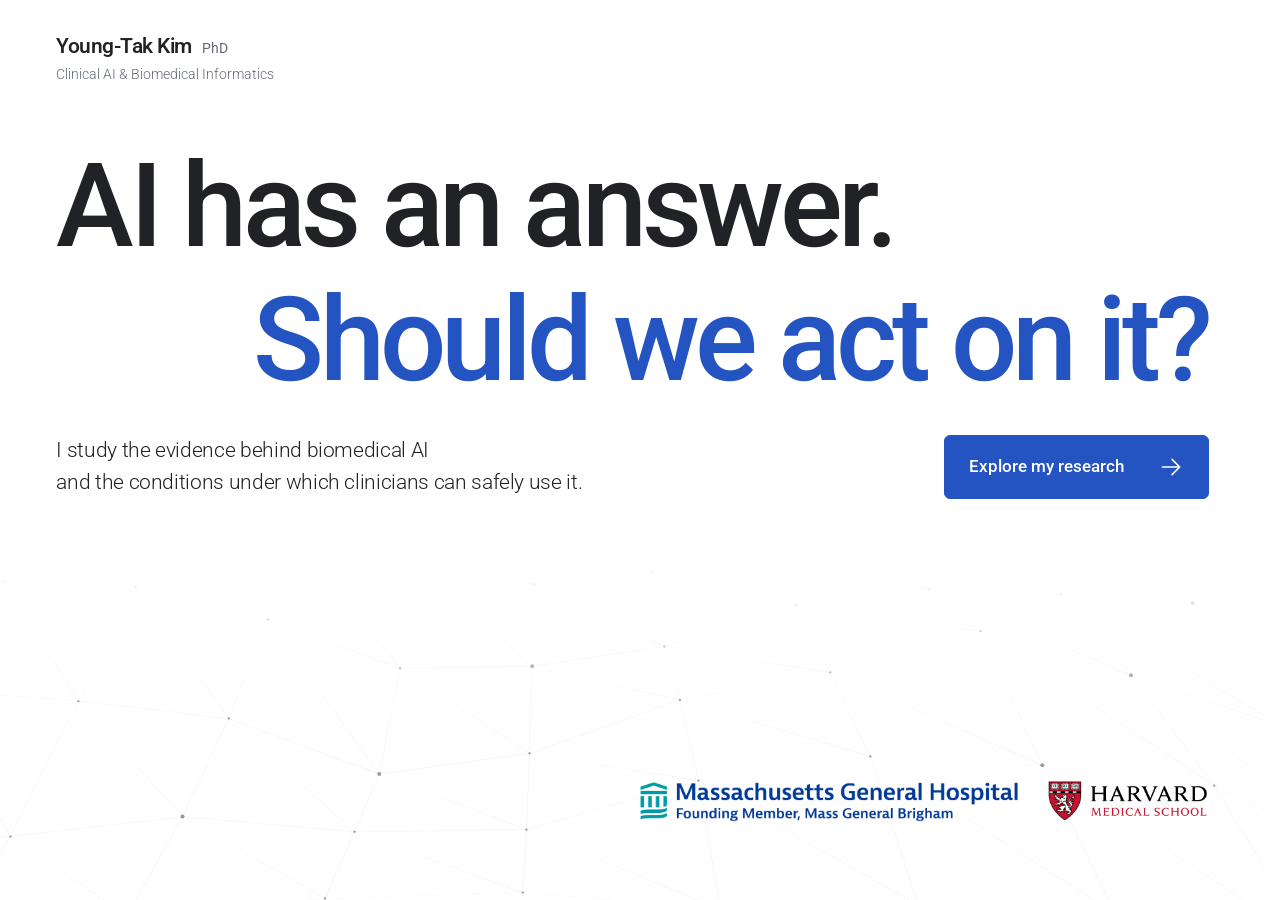
==== index.html @ acebf239 "Add scroll-linked research highlights and animated scientific diagrams" ====
<!DOCTYPE html>

<html lang="en">
<head>
<meta charset="utf-8"/>
<meta content="width=device-width, initial-scale=1" name="viewport"/>
<meta content="light" name="color-scheme"/>
<script src="entrance.js?v=top-entry-20261112"></script>
<title>Young-Tak Kim — Clinical AI &amp; Biomedical Informatics</title>
<meta content="Young-Tak Kim, PhD, MGH / Harvard Medical School. Developing methods to establish when biomedical AI provides reliable evidence for care and discovery." name="description"/>
<meta content="Young-Tak Kim, PhD — Research &amp; Publications" property="og:title"/>
<meta content="Young-Tak Kim, PhD, MGH / Harvard Medical School. Developing methods to establish when biomedical AI provides reliable evidence for care and discovery." property="og:description"/>
<meta content="website" property="og:type"/>
<meta content="#ffffff" name="theme-color"/>
<link href="assets/favicon.svg" rel="icon" type="image/svg+xml"/>
<link as="font" crossorigin="" href="assets/fonts/roboto-latin-variable.woff2" rel="preload" type="font/woff2"/>
<link href="assets/fonts/roboto.css" rel="stylesheet"/>
<link href="styles.css?v=roboto-20261112" rel="stylesheet"/>
<link href="refinements.css?v=research-20261122" rel="stylesheet"/>
<link href="entrance.css?v=mobile-fit-20261112" rel="stylesheet"/>
<link href="navigation.css?v=glass-soft-20261113" rel="stylesheet"/>
<link href="scroll-reveal.css?v=20261113" rel="stylesheet"/>
<link href="research-motion.css?v=20261125" rel="stylesheet"/>
<script defer="" src="network-hero.js?v=1"></script>
<script defer="" src="app.js?v=mobile-glass-20261113"></script>
<script defer="" src="scroll-reveal.js?v=20261125"></script>
<script defer="" src="research-motion.js?v=20261125"></script>
<script defer="" src="analytics.js?v=utm-20261113"></script>
<script type="application/ld+json">{"@context":"https://schema.org","@type":"Person","name":"Young-Tak Kim","honorificSuffix":"PhD","jobTitle":"Research Fellow, Radiology","affiliation":[{"@type":"Organization","name":"Massachusetts General Hospital"},{"@type":"Organization","name":"Harvard Medical School"}],"sameAs":["https://orcid.org/0000-0003-3604-6580","https://www.linkedin.com/in/young-tak-kim/","https://scholar.google.co.kr/citations?user=4RyYKDAAAAAJ"],"knowsAbout":["Clinical AI safety","Human–AI decision-making","Biomedical informatics"],"url":"https://young-tak.github.io/"}</script>
<link href="https://young-tak.github.io/" rel="canonical"/><meta content="https://young-tak.github.io/" property="og:url"/></head>
<body>
<a class="skip-link" href="#main">Skip to content</a>
<main class="landing" id="landing" aria-labelledby="landing-title">
<div class="landing-network" aria-hidden="true" data-renderer="static"><img class="landing-network-static" src="assets/research/network-static.svg" alt="" width="1440" height="650" decoding="async"/></div>
<header class="landing-header">
<div class="landing-identity"><p class="landing-name">Young-Tak Kim <span>PhD</span></p><p class="landing-field">Clinical AI &amp; Biomedical Informatics</p></div>
</header>
<div class="landing-main">
<h1 class="landing-title" id="landing-title"><span class="landing-line"><span class="landing-phrase">AI has</span> <span class="landing-phrase">an answer.</span></span>
<span class="landing-line landing-question"><span class="landing-phrase">Should we</span> <span class="landing-phrase">act on it?</span></span></h1>
<div class="landing-invitation"><p>I study the evidence behind biomedical AI <span class="landing-description-clause">and the conditions under which clinicians can safely use it.</span></p><a class="landing-enter" href="#top"><span>Explore my research</span><svg aria-hidden="true" width="26" height="26" viewBox="0 0 24 24" fill="none" stroke="currentColor" stroke-width="1.5" stroke-linecap="round" stroke-linejoin="round"><path d="M4 12h16m-7-7 7 7-7 7"/></svg></a></div>
<div class="landing-visual-row">
<button class="ocean-toggle" type="button" aria-label="Pause network animation" title="Pause network animation" hidden><svg class="ocean-pause-icon" aria-hidden="true" width="16" height="16" viewBox="0 0 24 24" fill="none" stroke="currentColor" stroke-width="1.5" stroke-linecap="round"><path d="M8 5v14M16 5v14"/></svg><svg class="ocean-play-icon" aria-hidden="true" width="16" height="16" viewBox="0 0 24 24" fill="none" stroke="currentColor" stroke-width="1.5" stroke-linejoin="round"><path d="m9 5 10 7-10 7Z"/></svg></button>
<div class="landing-affiliations" aria-label="Research affiliations">
<a class="landing-mgh-logo" href="https://www.massgeneral.org/" target="_blank" rel="noopener noreferrer"><img src="assets/institutions/mgh-horizontal.png" alt="Massachusetts General Hospital, founding member of Mass General Brigham" width="4227" height="477" decoding="async"/></a>
<a class="landing-hms-logo" href="https://hms.harvard.edu/" target="_blank" rel="noopener noreferrer"><img src="assets/institutions/harvard-medical-school-horizontal.png" alt="Harvard Medical School" width="1024" height="268" decoding="async"/></a>
</div>
</div>
</div>
</main>
<div class="page-shell" id="top">
<aside aria-label="Profile and navigation" class="profile">
<div class="profile-top">
<a class="name-link" href="#top"><h1>Young-Tak Kim</h1></a><p class="profile-identity">PhD · Biomedical AI researcher</p><figure class="profile-photo">
<a aria-label="View family photograph at Boston Public Garden" href="assets/photos/boston-public-garden-family-2026.webp" rel="noopener" target="_blank">
<img alt="With my wife and son at Boston Public Garden in fall 2026." decoding="async" fetchpriority="high" height="1334" src="assets/photos/boston-public-garden-family-2026.webp" width="1000"/>
</a><figcaption>With my wife and son at <br/>Boston Public Garden · Fall 2026</figcaption></figure><div class="profile-details"><p class="role">Research Fellow, Radiology</p><p class="affiliation">Massachusetts General Hospital<br/>Harvard Medical School</p><a class="profile-email" href="mailto:ytkim@mgh.harvard.edu">ytkim@mgh.harvard.edu</a><div class="profile-resources"><div class="profile-links">
<a href="https://scholar.google.co.kr/citations?user=4RyYKDAAAAAJ" rel="noopener noreferrer" target="_blank">Scholar</a>
<a href="https://orcid.org/0000-0003-3604-6580" rel="noopener noreferrer" target="_blank">ORCID</a>
<a href="https://www.linkedin.com/in/young-tak-kim/" rel="noopener noreferrer" target="_blank">LinkedIn</a>
</div><a class="cv-link" href="assets/Young_Tak_Kim_CV_2026.pdf" rel="noopener" target="_blank">Curriculum vitae <span>PDF</span></a></div></div>
</div>
<nav aria-label="Sections" class="section-nav"><span aria-hidden="true" class="nav-indicator"></span>
<a aria-current="location" href="#research">Research</a>
<a href="#publications">Publications</a>
<a href="#background">Background</a>
<a href="#service">Service &amp; Recognition</a>
<a href="#patents">Patents</a>
<a href="#contact">Contact</a>
</nav>
</aside>
<main id="main">
<section aria-labelledby="research-title" class="intro" id="research">
<h2 id="research-title">Defining when AI can guide care.</h2>
<p class="intro-lead">Strong predictive performance alone does not tell us <span class="reading-highlight" data-reading="">what an AI result means or when to act on it</span>. My research asks: <mark class="research-question reading-highlight" data-reading="">What should determine when and how we trust AI in medicine?</mark></p>
<div class="intro-copy">
<p>I developed a framework for <span class="reading-highlight" data-reading="">evaluating when AI predictions meet clinical reliability requirements</span> (<a href="https://doi.org/10.1038/s41746-026-02450-7" target="_blank" rel="noopener noreferrer"><cite class="journal-name">npj Digital Medicine</cite></a>). I also used explainable AI to <span class="reading-highlight" data-reading="">identify bacterial signatures in Raman spectra</span> (<a href="https://doi.org/10.1021/acsnano.6c00119" target="_blank" rel="noopener noreferrer"><cite class="journal-name">ACS Nano</cite></a>) and co-developed MINERVA, a knowledge graph <span class="reading-highlight" data-reading="">linking microbiome findings to their source evidence</span> (<a href="https://doi.org/10.1093/bib/bbaf472" target="_blank" rel="noopener noreferrer"><cite class="journal-name">Briefings in Bioinformatics</cite></a>).</p>
<p>I am building a research program around <strong class="reading-highlight" data-reading="">safe AI for clinical practice</strong>: systems whose recommendations clinicians can examine, challenge, and revise as evidence changes. I plan to evaluate both the decisions made with these systems and how repeated use affects clinicians’ ability to <strong class="reading-highlight" data-reading="">retain and strengthen their independent clinical judgment</strong>.</p>
</div>
<div class="research-agenda">
<h3>Research program</h3>
<article class="research-area"><svg aria-hidden="true" class="research-icon" fill="none" focusable="false" stroke="currentColor" stroke-linecap="round" stroke-linejoin="round" stroke-width="1.6" viewbox="0 0 24 24" xmlns="http://www.w3.org/2000/svg"><g fill="none" stroke="currentColor" stroke-linecap="round" stroke-linejoin="round" stroke-width="1.6"><path d="M11 2v2M5 2v2m0-1H4a2 2 0 0 0-2 2v4a6 6 0 0 0 12 0V5a2 2 0 0 0-2-2h-1"></path><path d="M8 15a6 6 0 0 0 12 0v-3"></path><circle cx="20" cy="10" r="2"></circle></g></svg><div class="research-area-copy"><h4>Clinical AI safety</h4>
<div class="research-story">
<div class="research-text">
<p>I developed the Safety-Aware Receiver Operating Characteristic (SA-ROC) framework to <span class="reading-highlight" data-reading="">assess whether AI meets clinician-defined reliability requirements</span> (<a href="https://doi.org/10.1038/s41746-026-02450-7" target="_blank" rel="noopener noreferrer"><cite class="journal-name">npj Digital Medicine</cite>, 2026</a>). I also examine how <span class="reading-highlight" data-reading="">safety-zone guidance affects clinicians’ reliance on AI</span> in a <a href="#pub-01">multireader study</a> (minor revision submitted), and how prompting affects <a href="#pub-07">multimodal large language model (LLM) interpretation of brain CT</a>.</p>
<p class="research-next"><span class="research-next-label">Research direction</span>
I aim to help clinicians judge when AI is reliable as patients and models change. I will develop algorithms to <span class="reading-highlight" data-reading="">adapt and reassess safety zones across cohorts</span>, using these findings to inform <span class="reading-highlight" data-reading="">uncertainty communication for LLM-based support</span>. Prospective studies will assess <span class="reading-highlight" data-reading="">clinicians’ independent judgment after repeated use</span>, with independent, blinded review to detect <span class="reading-highlight" data-reading="">errors that clinicians and AI may miss together</span>.</p>
</div>
<figure class="research-figure">
<svg xmlns="http://www.w3.org/2000/svg" class="research-scene" data-research-scene="expertise" width="460" height="320" viewBox="0 0 460 320" role="img" aria-labelledby="scene-expertise-title scene-expertise-description">
  <title id="scene-expertise-title">Supporting clinical expertise after AI introduction</title>
  <desc id="scene-expertise-description">A conceptual illustration, not measured data. Clinician expertise grows with experience before AI is introduced. After introduction, a blue upward path represents continued growth in expertise, while a red dashed downward path represents deskilling. The research goal is the upward path.</desc>
  <defs>
    <marker id="scene-expertise-axis-arrow" markerWidth="6" markerHeight="6" refX="5" refY="3" orient="auto" markerUnits="userSpaceOnUse">
      <path d="M1 1 5 3 1 5" fill="none" stroke="#9aa2ad" stroke-width="1.1" stroke-linecap="round" stroke-linejoin="round"/>
    </marker>
  </defs>
  <g font-family="Roboto, Arial, sans-serif" font-size="19" fill="#646a74">
    <path d="M48 257V58M48 257H429" fill="none" stroke="#9aa2ad" stroke-width="1.1" marker-end="url(#scene-expertise-axis-arrow)"/>
    <path d="M48 165H423" fill="none" stroke="#c1c8d2" stroke-width="1.1" stroke-dasharray="4 5"/>
    <text x="424" y="148" text-anchor="end">Proficiency</text>
    <text x="424" y="288" text-anchor="end">Time</text>
    <text x="28" y="157.5" text-anchor="middle" dominant-baseline="middle" transform="rotate(-90 28 157.5)">Clinician expertise</text>
    <path d="M222 60V257" fill="none" stroke="#a8b7ce" stroke-width="1.1" stroke-dasharray="3 5"/>
    <text x="222" y="48" text-anchor="middle" fill="#515d6e">AI introduced</text>
    <path data-motion-draw="" data-start="0" data-end="0.28" pathLength="1" d="M64 236C72 185 127 140 222 140" fill="none" stroke="#8ea6ca" stroke-width="2.3" stroke-linecap="round"/>
    <g data-motion-stage="" data-start="0.24" data-end="0.48">
      <path d="M222 140C291 141 351 161 416 201" fill="none" stroke="#b94a50" stroke-width="1.9" stroke-linecap="round" stroke-dasharray="5 5"/>
      <text x="424" y="229" text-anchor="end" fill="#b94a50">Deskilling</text>
    </g>
    <path id="scene-expertise-growth" data-motion-draw="" data-start="0.28" data-end="0.91" pathLength="1" d="M222 140C292 132 353 107 417 69" fill="none" stroke="#2454c1" stroke-width="3.4" stroke-linecap="round"/>
    <circle data-motion-marker="" data-motion-path="#scene-expertise-growth" data-start="0.28" data-end="0.91" cx="222" cy="140" r="3.6" fill="#2454c1"/>
    <g data-motion-stage="" data-start="0.84" data-end="1">
      <path d="M407.85 68.8 417 69 412.9 77.2" fill="none" stroke="#2454c1" stroke-width="2.4" stroke-linecap="round" stroke-linejoin="round"/>
      <text x="424" y="27" text-anchor="end" fill="#2454c1" font-weight="600"><tspan x="424">Growing</tspan><tspan x="424" y="48">expertise</tspan></text>
    </g>
  </g>
</svg>
<figcaption>Conceptual illustration of clinical expertise over time.</figcaption>
</figure>
</div>
<div class="research-links"><a aria-label="View publications on clinical AI safety and clinician judgment" data-topic-link="Clinical AI" href="#publications">View related publications <span aria-hidden="true">↗</span></a><a href="https://github.com/MGH-LMIC/SA-ROC" target="_blank" rel="noopener noreferrer">SA-ROC code &amp; tutorial <span aria-hidden="true">↗</span></a><a aria-label="Read the Mass General Brigham feature: Building Trust in Artificial Intelligence for Clinical Decision-Making" href="https://mgriblog.org/project/building-trust-in-artificial-intelligence-for-clinical-decision-making/" target="_blank" rel="noopener noreferrer">Mass General Brigham feature <span aria-hidden="true">↗</span></a></div></div></article>
<article class="research-area"><svg aria-hidden="true" class="research-icon" fill="none" focusable="false" stroke="currentColor" stroke-linecap="round" stroke-linejoin="round" stroke-width="1.6" viewBox="0 0 24 24" xmlns="http://www.w3.org/2000/svg"><path d="M3 3v18h18"/><path d="M5 16h3l2-8 3 10 3-14 2 12h3"/></svg><div class="research-area-copy"><h4>Explainable biomedical AI</h4>
<div class="research-story">
<div class="research-text">
<p>In our study in <a href="https://doi.org/10.1021/acsnano.6c00119" target="_blank" rel="noopener noreferrer"><cite class="journal-name">ACS Nano</cite> (2026)</a>, we used explainable AI to identify <span class="reading-highlight" data-reading="">Raman spectral features supporting bacterial classification</span> and organize them into interpretable barcodes. I am now investigating whether Raman spectra can distinguish finer molecular differences, including <span class="reading-highlight" data-reading="">DNA variants</span>.</p>
<p class="research-next"><span class="research-next-label">Research direction</span>
I aim to turn spectral explanations into hypotheses about molecular differences and <span class="reading-highlight" data-reading="">test those hypotheses experimentally</span>. I will evaluate whether biologically validated explanations help researchers and clinicians interpret classifications, <span class="reading-highlight" data-reading="">choose informative follow-up experiments or tests</span>, and discover molecular distinctions relevant to diagnosis.</p>
</div>
<figure class="research-figure">
<svg xmlns="http://www.w3.org/2000/svg" class="research-scene" data-research-scene="xai" width="460" height="320" viewBox="0 0 460 320" role="img" aria-labelledby="scene-xai-title scene-xai-description">
  <title id="scene-xai-title">Conceptual illustration of explainable biomedical AI</title>
  <desc id="scene-xai-description">An illustrative Raman spectrum is shown again with peaks highlighted for their influence on a model’s classification. A schematic spectral barcode summarizes those selected peaks. The curves are conceptual and do not represent measured data.</desc>
  <g font-family="Roboto, Arial, sans-serif" font-size="19" text-anchor="middle">
    <text x="230" y="30" fill="#515d6e">Raman spectrum</text>
    <text x="230" y="138" fill="#515d6e">XAI highlights influential peaks</text>
    <text x="230" y="246" fill="#2454c1" font-weight="600">Spectral barcode</text>
  </g>
  <g fill="none" stroke-linecap="round" stroke-linejoin="round">
    <path d="M108 91H358M108 195H358" stroke="#a8b7ce" stroke-width="1.2"/>
    <path data-motion-draw="" data-start="0" data-end="0.28" pathLength="1" d="M114 87C127 87 130 83 139 83C146 83 149 87 156 86C166 85 170 54 178 54C186 54 189 84 198 85C210 87 217 74 225 75C232 76 235 84 242 84C251 84 255 48 264 48C273 48 278 82 286 83C296 85 303 64 310 64C317 64 324 85 334 85C342 85 346 82 352 84" stroke="#8ea6ca" stroke-width="2"/>
    <path d="M114 191C127 191 130 187 139 187C146 187 149 191 156 190C166 189 170 158 178 158C186 158 189 188 198 189C210 191 217 178 225 179C232 180 235 188 242 188C251 188 255 152 264 152C273 152 278 186 286 187C296 189 303 168 310 168C317 168 324 189 334 189C342 189 346 186 352 188" stroke="#a8b7ce" stroke-width="2"/>
    <path data-motion-draw="" data-start="0.28" data-end="0.5" pathLength="1" d="M156 190C166 189 170 158 178 158C186 158 189 188 198 189" stroke="#2454c1" stroke-width="2.6"/>
    <path data-motion-draw="" data-start="0.42" data-end="0.64" pathLength="1" d="M242 188C251 188 255 152 264 152C273 152 278 186 286 187" stroke="#2454c1" stroke-width="2.6"/>
    <path data-motion-draw="" data-start="0.56" data-end="0.78" pathLength="1" d="M286 187C296 189 303 168 310 168C317 168 324 189 334 189" stroke="#2454c1" stroke-width="2.6"/>
    <g data-motion-stage="" data-start="0.18" data-end="0.3" stroke="#2454c1" stroke-width="1.7"><path d="M230 101v16m-3-6 3 6 3-6"/></g>
    <g data-motion-stage="" data-start="0.62" data-end="0.76" stroke="#2454c1" stroke-width="1.7"><path d="M230 205v17m-3-6 3 6 3-6"/></g>
  </g>
  <g fill="#2454c1">
    <circle data-motion-stage="" data-start="0.38" data-end="0.5" cx="178" cy="158" r="3"/>
    <circle data-motion-stage="" data-start="0.52" data-end="0.64" cx="264" cy="152" r="3"/>
    <circle data-motion-stage="" data-start="0.66" data-end="0.78" cx="310" cy="168" r="3"/>
    <g data-motion-stage="" data-start="0.68" data-end="0.83"><rect x="174" y="260" width="8" height="30" rx="1.5"/></g>
    <g data-motion-stage="" data-start="0.77" data-end="0.92"><rect x="260" y="260" width="8" height="30" rx="1.5"/></g>
    <g data-motion-stage="" data-start="0.86" data-end="1"><rect x="306" y="260" width="8" height="30" rx="1.5"/></g>
  </g>
</svg>
<figcaption>Conceptual illustration of spectral feature attribution.</figcaption>
</figure>
</div>
<div class="research-links"><a aria-label="View publications on explainable biomedical AI and discovery" data-topic-link="Knowledge &amp; discovery" href="#publications">View related publications <span aria-hidden="true">↗</span></a></div></div></article>
<article class="research-area"><svg aria-hidden="true" class="research-icon" fill="none" focusable="false" stroke="currentColor" stroke-linecap="round" stroke-linejoin="round" stroke-width="1.6" viewbox="0 0 24 24" xmlns="http://www.w3.org/2000/svg"><g fill="none" stroke="currentColor" stroke-linecap="round" stroke-linejoin="round" stroke-width="1.6"><rect height="8" rx="2" width="8" x="3" y="3"></rect><path d="M7 11v4a2 2 0 0 0 2 2h4"></path><rect height="8" rx="2" width="8" x="13" y="13"></rect></g></svg><div class="research-area-copy"><h4>Biomedical knowledge graphs</h4>
<div class="research-story">
<div class="research-text">
<p>I co-developed MINERVA, a <span class="reading-highlight" data-reading="">large-scale knowledge graph platform</span> described in <a href="https://doi.org/10.1093/bib/bbaf472" target="_blank" rel="noopener noreferrer"><cite class="journal-name">Briefings in Bioinformatics</cite> (2025)</a>. It organizes reported relationships between microbes and diseases and <span class="reading-highlight" data-reading="">links them to supporting source passages</span>, allowing researchers to inspect the underlying evidence.</p>
<p class="research-next"><span class="research-next-label">Research direction</span>
My next step is to represent the conditions behind recommendations in clinical guidelines and large bodies of literature using <span class="reading-highlight" data-reading="">ontologies and knowledge graphs linked to patient records</span>. I will test whether this approach distinguishes applicable recommendations from those limited by <span class="reading-highlight" data-reading="">missing patient information or conflicting evidence</span>, and identifies <span class="reading-highlight" data-reading="">what additional information could change a decision</span>.</p>
</div>
<figure class="research-figure">
<svg xmlns="http://www.w3.org/2000/svg" class="research-scene" data-research-scene="knowledge" width="460" height="320" viewBox="0 0 460 320" role="img" aria-labelledby="scene-knowledge-title scene-knowledge-description">
  <title id="scene-knowledge-title">AI-assisted knowledge graph construction</title>
  <desc id="scene-knowledge-description">A conceptual workflow. AI extracts entities and relationships from guidelines and studies. The resulting graph links conditions, tests, findings, recommendations, and supporting evidence.</desc>
  <defs>
    <g id="scene-knowledge-source" fill="none" stroke-linecap="round" stroke-linejoin="round">
      <path d="M0 0h29l11 11v41H0zM29 0v11h11" fill="#ffffff" stroke="#8ea6ca" stroke-width="1.6"/>
      <path d="M9 22h22M9 30h22M9 38h15" stroke="#a8b7ce" stroke-width="1.5"/>
    </g>
  </defs>
  <g fill="none" stroke="#a8b7ce" stroke-width="1.6" stroke-linecap="round">
    <path data-motion-draw="" data-start="0.08" data-end="0.3" pathLength="1" d="M94 91h18q14 0 14 14v33q0 17 17 17"/>
    <path data-motion-draw="" data-start="0.12" data-end="0.34" pathLength="1" d="M94 219h18q14 0 14-14v-33q0-17 17-17"/>
    <path data-motion-draw="" data-start="0.4" data-end="0.6" pathLength="1" d="M315 144l-48-38"/>
    <path data-motion-draw="" data-start="0.45" data-end="0.65" pathLength="1" d="M347 144l50-38"/>
    <path data-motion-draw="" data-start="0.57" data-end="0.78" pathLength="1" d="M326 166l-52 53"/>
    <path data-motion-draw="" data-start="0.64" data-end="0.85" pathLength="1" d="M336 166l55 53"/>
    <path data-motion-draw="" data-start="0.7" data-end="0.92" pathLength="1" d="M267 107v112"/>
    <path data-motion-draw="" data-start="0.84" data-end="1" pathLength="1" d="M343 234h16"/>
  </g>
  <path data-motion-draw="" data-start="0.24" data-end="0.43" pathLength="1" d="M143 155h140" fill="none" stroke="#2454c1" stroke-width="2" stroke-linecap="round"/>
  <path data-motion-stage="" data-start="0.35" data-end="0.43" d="m277 152 6 3-6 3" fill="none" stroke="#2454c1" stroke-width="1.7" stroke-linecap="round" stroke-linejoin="round"/>
  <g data-motion-stage="" data-start="0" data-end="0.12"><use href="#scene-knowledge-source" x="47" y="65"/></g>
  <g data-motion-stage="" data-start="0.02" data-end="0.16"><use href="#scene-knowledge-source" x="47" y="193"/></g>
  <g font-family="Roboto, Arial, sans-serif" font-size="19" text-anchor="middle">
    <text x="67" y="142" fill="#646a74">Guidelines</text>
    <text x="67" y="270" fill="#646a74">Studies</text>
    <text x="182" y="126" fill="#515d6e"><tspan x="182">AI-assisted</tspan><tspan x="182" dy="21">extraction</tspan></text>
    <text x="331" y="48" fill="#2454c1" font-weight="600">Knowledge graph</text>
    <g data-motion-stage="" data-start="0.38" data-end="0.53">
      <rect x="288" y="139" width="88" height="32" rx="5" fill="#edf2fc" stroke="#2454c1" stroke-width="1.6"/>
      <text x="332" y="161" fill="#2454c1" font-size="18" font-weight="600">Finding</text>
    </g>
    <g data-motion-stage="" data-start="0.48" data-end="0.64">
      <rect x="217" y="77" width="100" height="30" rx="5" fill="#fff" stroke="#8ea6ca" stroke-width="1.5"/>
      <text x="267" y="98" fill="#515d6e" font-size="17.5">Condition</text>
    </g>
    <g data-motion-stage="" data-start="0.54" data-end="0.7">
      <rect x="368" y="77" width="58" height="30" rx="5" fill="#fff" stroke="#8ea6ca" stroke-width="1.5"/>
      <text x="397" y="98" fill="#515d6e" font-size="17.5">Test</text>
    </g>
    <g data-motion-stage="" data-start="0.67" data-end="0.83">
      <rect x="190" y="219" width="153" height="30" rx="5" fill="#fff" stroke="#8ea6ca" stroke-width="1.5"/>
      <text x="266.5" y="240" fill="#515d6e" font-size="17.5">Recommendation</text>
    </g>
    <g data-motion-stage="" data-start="0.75" data-end="0.92">
      <rect x="359" y="219" width="85" height="30" rx="5" fill="#fff" stroke="#8ea6ca" stroke-width="1.5"/>
      <text x="401.5" y="240" fill="#515d6e" font-size="17.5">Evidence</text>
    </g>
  </g>
</svg>
<figcaption>Conceptual illustration of AI-assisted graph construction.</figcaption>
</figure>
</div>
<div class="research-links"><a aria-label="View publications on knowledge graphs and biomedical evidence" data-topic-link="Knowledge &amp; discovery" href="#publications">View related publications <span aria-hidden="true">↗</span></a><a href="https://minervabio.org/" target="_blank" rel="noopener noreferrer">Explore MINERVA platform <span aria-hidden="true">↗</span></a></div></div></article>
</div>
</section>
<section aria-labelledby="publications-title" class="publications-section" id="publications">
<div class="section-heading"><h2 class="section-title" id="publications-title">Publications</h2><a class="text-link" href="https://scholar.google.co.kr/citations?user=4RyYKDAAAAAJ" rel="noopener noreferrer" target="_blank">Google Scholar <span aria-hidden="true">↗</span></a></div>
<div class="publication-controls js-only">
<div aria-label="Publication collection" class="publication-tabs" role="group">
<button aria-pressed="true" data-collection="selected" type="button">Selected <span>7</span></button>
<button aria-pressed="false" data-collection="all" type="button">All work <span>36</span></button>
</div>
<div class="search-field"><label class="sr-only" for="pub-search">Search publications</label><input autocomplete="off" id="pub-search" placeholder="Search title, author, year…" type="search"/></div>
</div>
<div class="filter-row js-only"><div class="topic-label"><label for="topic-filter">Topic:</label><select id="topic-filter"><option value="all">All topics</option><option>Clinical AI</option><option>Imaging &amp; signals</option><option>Knowledge &amp; discovery</option><option>Other</option></select></div><p aria-atomic="true" aria-live="polite" id="result-count">7 selected works</p></div>
<div class="publication-list">
<article class="publication" data-featured="true" data-topic="Clinical AI" data-year="2026" id="pub-09">
<span class="pub-year">2026</span>
<div class="pub-body">
<h3 class="pub-title"><a aria-label="Read article: Defining operational safety in clinical artificial intelligence systems" href="https://doi.org/10.1038/s41746-026-02450-7" rel="noopener noreferrer" target="_blank">Defining operational safety in clinical artificial intelligence systems</a></h3><div class="paper-contribution"><span class="authorship-label">First author</span><p>Introduces SA-ROC to translate clinician-defined reliability requirements into guidance on when AI can support a clinical decision and when human review is needed.</p></div>
<p class="pub-authors"><strong>Kim YT</strong>, Kim H, Bahl M, Lev MH, González RG, Gee MS, Do S.</p><p class="pub-venue"><cite class="journal-name">npj Digital Medicine</cite>. 2026;9:281.</p><div aria-label="Journal metrics for JCR data year 2025" class="pub-metrics">
<p><strong>Impact factor 18.0</strong><span class="metric-edition"> · Clarivate JCR 2025 data</span></p>
<p>Health Care Sciences &amp; Services <span aria-hidden="true">·</span> <span class="metric-rank"><strong class="metric-top">Top 0.5%</strong> <span class="metric-position">Journal rank 1/194</span> <span class="metric-leader"><span aria-hidden="true">·</span> <strong>Top-ranked journal</strong></span></span></p></div>
<div class="research-platforms"><a class="research-platform-link" href="https://mgriblog.org/project/building-trust-in-artificial-intelligence-for-clinical-decision-making/" rel="noopener noreferrer" target="_blank">Mass General Brigham research feature <span aria-hidden="true">↗</span></a></div><details class="paper-media"><summary class="research-film-toggle"><span>Research film</span><span aria-hidden="true" class="film-chevron"></span></summary>
<video aria-label="Research film: Defining operational safety in clinical artificial intelligence systems" controls="" height="1080" playsinline="" poster="assets/video/clinical-ai-safety-poster.jpg" preload="none" tabindex="0" width="1920">
<source src="assets/video/clinical-ai-safety.mp4" type="video/mp4"/>
<p>Your browser does not support embedded video. <a href="assets/video/clinical-ai-safety.mp4">Open the research film</a>.</p>
</video></details></div>
</article><article class="publication" data-featured="true" data-topic="Clinical AI" data-year="2026" id="pub-01">
<span class="pub-year">2026</span>
<div class="pub-body">
<h3 class="pub-title"><a aria-label="Find on Google Scholar: When AI says “I don’t know”: a multireader multicase study of safety-zone guidance and radiologists’ reliance on AI advice in screening mammography" href="https://scholar.google.com/scholar?q=%22When%20AI%20says%20%E2%80%9CI%20don%E2%80%99t%20know%E2%80%9D%3A%20a%20multireader%20multicase%20study%20of%20safety-zone%20guidance%20and%20radiologists%E2%80%99%20reliance%20on%20AI%20advice%20in%20screening%20mammography%22" rel="noopener noreferrer" target="_blank">When AI says “I don’t know”: a multireader multicase study of safety-zone guidance and radiologists’ reliance on AI advice in screening mammography</a></h3><div class="paper-contribution"><span class="authorship-label">First author</span><p>Examines how safety-zone guidance affects radiologists’ reliance on AI advice in screening mammography through a multireader, multicase study of human–AI decision-making.</p></div>
<p class="pub-authors"><strong>Kim YT</strong>, Kim H, Gee MS, Bahl M, Do S.</p><p class="pub-venue"><cite class="journal-name">BMJ Quality &amp; Safety</cite> (Minor revision submitted).</p>
<details class="paper-media"><summary class="research-film-toggle"><span>Research film</span><span class="film-chevron" aria-hidden="true"></span></summary><video aria-label="Research film: When AI says “I don’t know”: a multireader multicase study of safety-zone guidance and radiologists’ reliance on AI advice in screening mammography" controls="" height="1080" playsinline="" poster="assets/video/mammography-safety-zone-poster.jpg" preload="none" tabindex="0" width="1920"><source src="assets/video/mammography-safety-zone.mp4" type="video/mp4"/><track kind="captions" label="English" src="assets/video/mammography-safety-zone.en.vtt" srclang="en"/><p>Your browser does not support embedded video. <a href="assets/video/mammography-safety-zone.mp4">Open the research film</a>.</p></video></details></div>
</article><article class="publication" data-featured="true" data-topic="Knowledge &amp; discovery" data-year="2026" id="pub-08">
<span class="pub-year">2026</span>
<div class="pub-body">
<h3 class="pub-title"><a aria-label="Read article: Targeted Surface-Enhanced Raman Scattering for Highly Accurate Identification of Bacterial Species and Finding Spectral Signatures with Explainable Artificial Intelligence" href="https://doi.org/10.1021/acsnano.6c00119" rel="noopener noreferrer" target="_blank">Targeted Surface-Enhanced Raman Scattering for Highly Accurate Identification of Bacterial Species and Finding Spectral Signatures with Explainable Artificial Intelligence</a></h3><div class="paper-contribution"><span class="authorship-label">First author</span><p>Combines targeted Raman sensing with explainable AI to identify bacterial species and extract interpretable spectral barcodes that reveal the signals driving classification.</p></div>
<p class="pub-authors"><strong>Kim YT</strong>, Cho JE, Hwang MJ, Kaushal S, Singhal N, Kim JB, Do S, Lim DK.</p><p class="pub-venue"><cite class="journal-name">ACS Nano</cite>. 2026;20(18):13636–13648.</p><div aria-label="Journal metrics for JCR data year 2025" class="pub-metrics">
<p><strong>Impact factor 17.3</strong><span class="metric-edition"> · Clarivate JCR 2025 data</span></p>
<p>Materials Science, Multidisciplinary <span aria-hidden="true">·</span> <span class="metric-rank"><strong class="metric-top">Top 6.3%</strong> <span class="metric-position">Journal rank 30/473</span></span></p></div>
<aside aria-label="ACS Nano journal cover" class="cover-feature">
<a aria-label="View the full ACS Nano cover, May 12, 2026" class="cover-art" href="assets/publications/acs-nano-2026-20-18.webp" rel="noopener" target="_blank">
<img alt="ACS Nano cover: gold nanoparticles bound to bacteria, Raman spectra, an AI network, and spectral barcodes." decoding="async" height="3262" loading="lazy" src="assets/publications/acs-nano-2026-20-18.webp" width="2453"/>
</a>
<div class="cover-details"><div class="cover-heading"><p class="cover-eyebrow">Featured cover article</p><h4><cite class="journal-name">ACS Nano</cite></h4><p class="cover-issue">Volume 20, Issue 18<br/>May 12, 2026</p></div><p class="cover-description">Mannose-functionalized gold nanoparticles target bacteria. AI turns their enhanced Raman signals into spectral barcodes, revealing signatures that distinguish bacterial species.</p><a class="cover-issue-link" href="https://pubs.acs.org/toc/ancac3/20/18" rel="noopener noreferrer" target="_blank">View journal issue <span aria-hidden="true">↗</span></a></div></aside>
<details class="paper-media"><summary class="research-film-toggle"><span>Research film</span><span class="film-chevron" aria-hidden="true"></span></summary><video aria-label="Research film: Targeted Surface-Enhanced Raman Scattering for Highly Accurate Identification of Bacterial Species and Finding Spectral Signatures with Explainable Artificial Intelligence" controls="" height="1080" playsinline="" poster="assets/video/targeted-sers-poster.jpg?v=optics-20261118" preload="none" tabindex="0" width="1920"><source src="assets/video/targeted-sers.mp4?v=optics-20261118" type="video/mp4"/><track kind="captions" label="English" src="assets/video/targeted-sers.en.vtt" srclang="en"/><p>Your browser does not support embedded video. <a href="assets/video/targeted-sers.mp4?v=optics-20261118">Open the research film</a>.</p></video></details></div>
</article><article class="publication" data-featured="true" data-topic="Imaging &amp; signals" data-year="2025" id="pub-15">
<span class="pub-year">2025</span>
<div class="pub-body">
<h3 class="pub-title"><a aria-label="Read article: Non-contrast CT-based pulmonary embolism detection using GAN-generated synthetic contrast enhancement: Development and validation of an AI framework" href="https://doi.org/10.1016/j.compbiomed.2025.111109" rel="noopener noreferrer" target="_blank">Non-contrast CT-based pulmonary embolism detection using GAN-generated synthetic contrast enhancement: Development and validation of an AI framework</a></h3><div class="paper-contribution"><span class="authorship-label">First author</span><p>Develops a GAN-based framework that synthesizes contrast-enhanced CT from non-contrast scans and evaluates pulmonary embolism detection on internal and external datasets.</p></div>
<p class="pub-authors"><strong>Kim YT</strong>, Bak SH, Han SS, Son Y, Park J.</p><p class="pub-venue"><cite class="journal-name">Computers in Biology and Medicine</cite>. 2025;198:111109.</p><div aria-label="Journal metrics for JCR data year 2024" class="pub-metrics">
<p><strong>Impact factor 6.3</strong><span class="metric-edition"> · Clarivate JCR 2024 data</span></p>
<p>Mathematical &amp; Computational Biology <span aria-hidden="true">·</span> <span class="metric-rank"><strong class="metric-top">Top 6.0%</strong> <span class="metric-position">Journal rank 4/67</span></span></p></div>
<details class="paper-media"><summary class="research-film-toggle"><span>Research film</span><span class="film-chevron" aria-hidden="true"></span></summary><video aria-label="Research film: Non-contrast CT-based pulmonary embolism detection using GAN-generated synthetic contrast enhancement: Development and validation of an AI framework" controls="" height="1080" playsinline="" poster="assets/video/synthetic-ct-pe-poster.jpg?v=lung-focus-20261118" preload="none" tabindex="0" width="1920"><source src="assets/video/synthetic-ct-pe.mp4?v=lung-focus-20261118" type="video/mp4"/><track kind="captions" label="English" src="assets/video/synthetic-ct-pe.en.vtt" srclang="en"/><p>Your browser does not support embedded video. <a href="assets/video/synthetic-ct-pe.mp4?v=lung-focus-20261118">Open the research film</a>.</p></video></details></div>
</article><article class="publication" data-featured="true" data-topic="Imaging &amp; signals" data-year="2024" id="pub-21">
<span class="pub-year">2024</span>
<div class="pub-body">
<h3 class="pub-title"><a aria-label="Read article: Differentiating loss of consciousness causes through artificial intelligence-enabled decoding of functional connectivity" href="https://doi.org/10.1016/j.neuroimage.2024.120749" rel="noopener noreferrer" target="_blank">Differentiating loss of consciousness causes through artificial intelligence-enabled decoding of functional connectivity</a></h3><div class="paper-contribution"><span class="authorship-label">First author</span><p>Uses EEG functional connectivity and explainable AI to distinguish causes of acute loss of consciousness, with prospective validation and interpretable brain-network signatures.</p></div>
<p class="pub-authors"><strong>Kim YT*</strong>, Kim H*, So M, Kong J, Kim KT, Hong JH, Son Y, Sa J, Do S, Han JH, Kim JB.</p><p class="pub-venue"><cite class="journal-name">NeuroImage</cite>. 2024;297:120749.</p><div aria-label="Journal metrics for JCR data year 2023" class="pub-metrics">
<p><strong>Impact factor 4.7</strong><span class="metric-edition"> · Clarivate JCR 2023 data</span></p>
<p>Neuroimaging <span aria-hidden="true">·</span> <span class="metric-rank"><strong class="metric-top">Top 6.7%</strong> <span class="metric-position">Journal rank 1/15</span> <span class="metric-leader"><span aria-hidden="true">·</span> <strong>Top-ranked journal</strong></span></span></p></div>
<details class="paper-media"><summary class="research-film-toggle"><span>Research film</span><span class="film-chevron" aria-hidden="true"></span></summary><video aria-label="Research film: Differentiating loss of consciousness causes through artificial intelligence-enabled decoding of functional connectivity" controls="" height="1080" playsinline="" poster="assets/video/eeg-consciousness-poster.jpg?v=scalp-20261118" preload="none" tabindex="0" width="1920"><source src="assets/video/eeg-consciousness.mp4?v=scalp-20261118" type="video/mp4"/><track kind="captions" label="English" src="assets/video/eeg-consciousness.en.vtt" srclang="en"/><p>Your browser does not support embedded video. <a href="assets/video/eeg-consciousness.mp4?v=scalp-20261118">Open the research film</a>.</p></video></details></div>
</article><article class="publication" data-featured="true" data-topic="Knowledge &amp; discovery" data-year="2025" id="pub-16">
<span class="pub-year">2025</span>
<div class="pub-body">
<h3 class="pub-title"><a aria-label="Read article: MINERVA—microbiome network research and visualization atlas: A scalable knowledge graph for mapping microbiome–disease associations" href="https://doi.org/10.1093/bib/bbaf472" rel="noopener noreferrer" target="_blank">MINERVA—microbiome network research and visualization atlas: A scalable knowledge graph for mapping microbiome–disease associations</a></h3><div class="paper-contribution"><span class="authorship-label">Co-author</span><p>Builds a literature-derived microbiome–disease knowledge graph that links associations to sentence-level evidence, enabling researchers to inspect and navigate the basis of reported relationships.</p></div>
<p class="pub-authors">Langarica S, <strong>Kim YT</strong>, Alkhadrawi A, Kim JB, Do S.</p><p class="pub-venue"><cite class="journal-name">Briefings in Bioinformatics</cite>. 2025;26:bbaf472.</p><div aria-label="Journal metrics for JCR data year 2024" class="pub-metrics">
<p><strong>Impact factor 7.7</strong><span class="metric-edition"> · Clarivate JCR 2024 data</span></p>
<p>Mathematical &amp; Computational Biology <span aria-hidden="true">·</span> <span class="metric-rank"><strong class="metric-top">Top 3.0%</strong> <span class="metric-position">Journal rank 2/67</span></span></p></div>
<div class="research-platforms"><a class="research-platform-link" href="https://minervabio.org/" target="_blank" rel="noopener noreferrer">Explore MINERVA platform <span aria-hidden="true">↗</span></a></div>
<details class="paper-media"><summary class="research-film-toggle"><span>Research film</span><span class="film-chevron" aria-hidden="true"></span></summary><video aria-label="Research film: MINERVA—microbiome network research and visualization atlas: A scalable knowledge graph for mapping microbiome–disease associations" controls="" height="1080" playsinline="" poster="assets/video/minerva-poster.jpg" preload="none" tabindex="0" width="1920"><source src="assets/video/minerva.mp4" type="video/mp4"/><track kind="captions" label="English" src="assets/video/minerva.en.vtt" srclang="en"/><p>Your browser does not support embedded video. <a href="assets/video/minerva.mp4">Open the research film</a>.</p></video></details></div>
</article><article class="publication" data-featured="true" data-topic="Knowledge &amp; discovery" data-year="2026" id="pub-33">
<span class="pub-year">2026</span>
<div class="pub-body">
<h3 class="pub-title"><a aria-label="Find on Google Scholar: BiomeTrail: Preserving Evidence, Context, and Disagreement in Mechanistic Microbe–Host Graph Question Answering" href="https://scholar.google.com/scholar?q=%22BiomeTrail%3A%20Preserving%20Evidence%2C%20Context%2C%20and%20Disagreement%20in%20Mechanistic%20Microbe%E2%80%93Host%20Graph%20Question%20Answering%22" rel="noopener noreferrer" target="_blank">BiomeTrail: Preserving Evidence, Context, and Disagreement in Mechanistic Microbe–Host Graph Question Answering</a></h3><div class="paper-contribution"><span class="authorship-label">Co-author</span><p>Investigates how mechanistic microbe–host graph question answering can preserve source evidence, biological context, and disagreement when organizing biomedical knowledge for scientific inquiry.</p></div>
<p class="pub-authors">Lee J, <strong>Kim YT</strong>, Kim H, Kulkarni N, Skybova E, Kim V, Choi JS, Do S.</p><p class="pub-venue">GenAI for Health Workshop @ NeurIPS 2026.</p>
<div class="research-platforms"><a class="research-platform-link" href="https://minervabio.org/" target="_blank" rel="noopener noreferrer">Explore BiomeTrail on MINERVA <span aria-hidden="true">↗</span></a></div>
<details class="paper-media"><summary class="research-film-toggle"><span>Research film</span><span class="film-chevron" aria-hidden="true"></span></summary><video aria-label="Research film: BiomeTrail: Preserving Evidence, Context, and Disagreement in Mechanistic Microbe–Host Graph Question Answering" controls="" height="1080" playsinline="" poster="assets/video/biometrail-health-poster.jpg" preload="none" tabindex="0" width="1920"><source src="assets/video/biometrail-health.mp4" type="video/mp4"/><track kind="captions" label="English" src="assets/video/biometrail-health.en.vtt" srclang="en"/><p>Your browser does not support embedded video. <a href="assets/video/biometrail-health.mp4">Open the research film</a>.</p></video></details></div>
</article><article class="publication" data-featured="false" data-topic="Clinical AI" data-year="2026" id="pub-06">
<span class="pub-year">2026</span>
<div class="pub-body">
<h3 class="pub-title"><a aria-label="Find on Google Scholar: League of Radiologists—an End-to-End AI Framework for Scalable and Gamified Radiology Education: A Pilot Implementation in Chest Radiography" href="https://scholar.google.com/scholar?q=%22League%20of%20Radiologists%E2%80%94an%20End-to-End%20AI%20Framework%20for%20Scalable%20and%20Gamified%20Radiology%20Education%3A%20A%20Pilot%20Implementation%20in%20Chest%20Radiography%22" rel="noopener noreferrer" target="_blank">League of Radiologists—an End-to-End AI Framework for Scalable and Gamified Radiology Education: A Pilot Implementation in Chest Radiography</a></h3>
<p class="pub-authors">Kim H*, <strong>Kim YT*</strong>, Langarica S*, Fialkowski KP, Seah JCY, Tang JSN, Song KD, Jung DC, Bae KT, Cochran RL, Succi MD, McDermott S, Bahl M, Ackman JB, Lev MH, Gee MS, Do S.</p><p class="pub-venue"><cite class="journal-name">Journal of Imaging Informatics in Medicine</cite>. Published online April 20, 2026.</p>
<div class="research-platforms"><a class="research-platform-link" href="https://radontology.org/" target="_blank" rel="noopener noreferrer">Explore RadOntology platform <span aria-hidden="true">↗</span></a></div></div>
</article><article class="publication" data-featured="false" data-topic="Clinical AI" data-year="2026" id="pub-07">
<span class="pub-year">2026</span>
<div class="pub-body">
<h3 class="pub-title"><a aria-label="Find on Google Scholar: The Effects of Prompt Engineering on a Multimodal Large Language Model in Neuroradiology: A Case Study of GPT-4o for Intracranial Hemorrhage Diagnosis from Brain CT" href="https://scholar.google.com/scholar?q=%22The%20Effects%20of%20Prompt%20Engineering%20on%20a%20Multimodal%20Large%20Language%20Model%20in%20Neuroradiology%3A%20A%20Case%20Study%20of%20GPT-4o%20for%20Intracranial%20Hemorrhage%20Diagnosis%20from%20Brain%20CT%22" rel="noopener noreferrer" target="_blank">The Effects of Prompt Engineering on a Multimodal Large Language Model in Neuroradiology: A Case Study of GPT-4o for Intracranial Hemorrhage Diagnosis from Brain CT</a></h3>
<p class="pub-authors"><strong>Kim YT*</strong>, Kim H*, Kim H, Lee S, Lim DK, Han JH, Kim JB, Do S.</p><p class="pub-venue"><cite class="journal-name">KSII Transactions on Internet and Information Systems</cite>. 2026;20:1966–1983.</p>
</div>
</article><article class="publication" data-featured="false" data-topic="Imaging &amp; signals" data-year="2026" id="pub-02">
<span class="pub-year">2026</span>
<div class="pub-body">
<h3 class="pub-title"><a aria-label="Find on Google Scholar: Lesion-Specific Artificial Intelligence Scores on Screening Digital Breast Tomosynthesis Are Associated with Breast Cancer Aggressiveness" href="https://scholar.google.com/scholar?q=%22Lesion-Specific%20Artificial%20Intelligence%20Scores%20on%20Screening%20Digital%20Breast%20Tomosynthesis%20Are%20Associated%20with%20Breast%20Cancer%20Aggressiveness%22" rel="noopener noreferrer" target="_blank">Lesion-Specific Artificial Intelligence Scores on Screening Digital Breast Tomosynthesis Are Associated with Breast Cancer Aggressiveness</a></h3>
<p class="pub-authors"><strong>Kim YT</strong>, Kim H, Dwan D, Do S, Bahl M.</p><p class="pub-venue"><cite class="journal-name">Radiology</cite> (Major revision in progress).</p>
</div>
</article><article class="publication" data-featured="false" data-topic="Knowledge &amp; discovery" data-year="2026" id="pub-03">
<span class="pub-year">2026</span>
<div class="pub-body">
<h3 class="pub-title"><a aria-label="Find on Google Scholar: Literature-to-metagenome alignment for microbiome discovery across human diseases" href="https://scholar.google.com/scholar?q=%22Literature-to-metagenome%20alignment%20for%20microbiome%20discovery%20across%20human%20diseases%22" rel="noopener noreferrer" target="_blank">Literature-to-metagenome alignment for microbiome discovery across human diseases</a></h3>
<p class="pub-authors"><strong>Kim YT</strong>, Kim H, Do S.</p><p class="pub-venue"><cite class="journal-name">Microbiological Research</cite> (Under review).</p><div class="pub-meta"><span class="pub-status">Under review</span></div>
<div class="research-platforms"><a class="research-platform-link" href="https://minervabio.org/" target="_blank" rel="noopener noreferrer">Explore MINERVA platform <span aria-hidden="true">↗</span></a></div></div>
</article><article class="publication" data-featured="false" data-topic="Imaging &amp; signals" data-year="2026" id="pub-04">
<span class="pub-year">2026</span>
<div class="pub-body">
<h3 class="pub-title"><a aria-label="Find on Google Scholar: EEG network features and APOE ε4 for amyloid classification in mild cognitive impairment" href="https://scholar.google.com/scholar?q=%22EEG%20network%20features%20and%20APOE%20%CE%B54%20for%20amyloid%20classification%20in%20mild%20cognitive%20impairment%22" rel="noopener noreferrer" target="_blank">EEG network features and APOE ε4 for amyloid classification in mild cognitive impairment</a></h3>
<p class="pub-authors">Kong J, So M, Lee I, Park H, <strong>Kim YT</strong>, Kim HJ, Kim H, Kang SH, Do S, Lim DK, Lee CN, Kim JB.</p><p class="pub-venue"><cite class="journal-name">Scientific Reports</cite>. Published online November 4, 2026.</p>
</div>
</article><article class="publication" data-featured="false" data-topic="Imaging &amp; signals" data-year="2026" id="pub-05">
<span class="pub-year">2026</span>
<div class="pub-body">
<h3 class="pub-title"><a aria-label="Find on Google Scholar: Lateralized amyloid PET uptake and beta-band connectivity in relation to cognition in temporal lobe epilepsy" href="https://scholar.google.com/scholar?q=%22Lateralized%20amyloid%20PET%20uptake%20and%20beta-band%20connectivity%20in%20relation%20to%20cognition%20in%20temporal%20lobe%20epilepsy%22" rel="noopener noreferrer" target="_blank">Lateralized amyloid PET uptake and beta-band connectivity in relation to cognition in temporal lobe epilepsy</a></h3>
<p class="pub-authors">Kong J*, Kim HJ*, So M, Lee I, Kim H, <strong>Kim YT</strong>, Kim HJ, Do S, Lim DK, Han JH, Kang SH, Pahk K, Kim JB.</p><p class="pub-venue"><cite class="journal-name">NeuroImage</cite>. 2026;341:122286.</p>
</div>
</article><article class="publication" data-featured="false" data-topic="Imaging &amp; signals" data-year="2026" id="pub-10">
<span class="pub-year">2026</span>
<div class="pub-body">
<h3 class="pub-title"><a aria-label="Find on Google Scholar: A Deep-Learning Framework for Predicting Teprotumumab Treatment Response in Thyroid Eye Disease" href="https://scholar.google.com/scholar?q=%22A%20Deep-Learning%20Framework%20for%20Predicting%20Teprotumumab%20Treatment%20Response%20in%20Thyroid%20Eye%20Disease%22" rel="noopener noreferrer" target="_blank">A Deep-Learning Framework for Predicting Teprotumumab Treatment Response in Thyroid Eye Disease</a></h3>
<p class="pub-authors">Langarica S, Lee NG, Alkhadrawi AM, <strong>Kim YT</strong>, Ha SK, Do S, Lin LY.</p><p class="pub-venue"><cite class="journal-name">Ophthalmology Science</cite>. 2026;6:101098.</p>
</div>
</article><article class="publication" data-featured="false" data-topic="Other" data-year="2026" id="pub-11">
<span class="pub-year">2026</span>
<div class="pub-body">
<h3 class="pub-title"><a aria-label="Find on Google Scholar: Advanced side-channel evaluation using contextual deep learning-based leakage modeling" href="https://scholar.google.com/scholar?q=%22Advanced%20side-channel%20evaluation%20using%20contextual%20deep%20learning-based%20leakage%20modeling%22" rel="noopener noreferrer" target="_blank">Advanced side-channel evaluation using contextual deep learning-based leakage modeling</a></h3>
<p class="pub-authors">Alabdulwahab S, Kim JC, <strong>Kim YT</strong>, Son Y.</p><p class="pub-venue"><cite class="journal-name">ACM Transactions on Software Engineering and Methodology</cite>. 2026;35:1–20.</p>
</div>
</article><article class="publication" data-featured="false" data-topic="Imaging &amp; signals" data-year="2026" id="pub-12">
<span class="pub-year">2026</span>
<div class="pub-body">
<h3 class="pub-title"><a aria-label="Find on Google Scholar: ARANet: Adaptive resolution attention network for precise MRI-based segmentation and quantification of fetal size and amniotic fluid volume" href="https://scholar.google.com/scholar?q=%22ARANet%3A%20Adaptive%20resolution%20attention%20network%20for%20precise%20MRI-based%20segmentation%20and%20quantification%20of%20fetal%20size%20and%20amniotic%20fluid%20volume%22" rel="noopener noreferrer" target="_blank">ARANet: Adaptive resolution attention network for precise MRI-based segmentation and quantification of fetal size and amniotic fluid volume</a></h3>
<p class="pub-authors">Alkhadrawi AM, Peña-Trujillo V, Gallo-Bernal S, Gee MS, Jaimes Cobos CE, Kim K, Langarica S, <strong>Kim YT</strong>, Victoria T, Do S.</p><p class="pub-venue"><cite class="journal-name">Journal of Imaging Informatics in Medicine</cite>. 2026;39:1202–1216.</p>
</div>
</article><article class="publication" data-featured="false" data-topic="Knowledge &amp; discovery" data-year="2026" id="pub-34">
<span class="pub-year">2026</span>
<div class="pub-body">
<h3 class="pub-title"><a aria-label="Find on Google Scholar: Bounded Verification and Asymmetric Recoverability in Biomedical Knowledge-Graph Construction" href="https://scholar.google.com/scholar?q=%22Bounded%20Verification%20and%20Asymmetric%20Recoverability%20in%20Biomedical%20Knowledge-Graph%20Construction%22" rel="noopener noreferrer" target="_blank">Bounded Verification and Asymmetric Recoverability in Biomedical Knowledge-Graph Construction</a></h3>
<p class="pub-authors">Lee J, <strong>Kim YT</strong>, Kim H, Kulkarni N, Skybova E, Kim V, Choi JS, Do S.</p><p class="pub-venue">AI for Science: Verification in the Age of AI Scientists Workshop @ NeurIPS 2026.</p>
</div>
</article><article class="publication" data-featured="false" data-topic="Clinical AI" data-year="2026" id="pub-36">
<span class="pub-year">2026</span>
<div class="pub-body">
<h3 class="pub-title"><a aria-label="Read on OpenReview: When the Specification Is the Risk: Applying Formal Verification to Clinical Decision Rules" href="https://openreview.net/forum?id=6znsescJ88" rel="noopener noreferrer" target="_blank">When the Specification Is the Risk: Applying Formal Verification to Clinical Decision Rules</a></h3>
<p class="pub-authors">Do S, <strong>Kim YT</strong>, Kim H.</p><p class="pub-venue">AI for Verifiable Coding (VeriCodeGen) Workshop @ NeurIPS 2026.</p>
</div>
</article><article class="publication" data-featured="false" data-topic="Knowledge &amp; discovery" data-year="2025" id="pub-13">
<span class="pub-year">2025</span>
<div class="pub-body">
<h3 class="pub-title"><a aria-label="Find on Google Scholar: Response to ‘Methodological and statistical concerns in MINERVA microbiome–disease knowledge graph’ by Salvatore Chirumbolo" href="https://scholar.google.com/scholar?q=%22Response%20to%20%E2%80%98Methodological%20and%20statistical%20concerns%20in%20MINERVA%20microbiome%E2%80%93disease%20knowledge%20graph%E2%80%99%20by%20Salvatore%20Chirumbolo%22" rel="noopener noreferrer" target="_blank">Response to ‘Methodological and statistical concerns in MINERVA microbiome–disease knowledge graph’ by Salvatore Chirumbolo</a></h3>
<p class="pub-authors">Langarica S, <strong>Kim YT</strong>, Alkhadrawi A, Kim JB, Do S.</p><p class="pub-venue"><cite class="journal-name">Briefings in Bioinformatics</cite>. 2025;26:bbaf671.</p>
</div>
</article><article class="publication" data-featured="false" data-topic="Imaging &amp; signals" data-year="2025" id="pub-14">
<span class="pub-year">2025</span>
<div class="pub-body">
<h3 class="pub-title"><a aria-label="Find on Google Scholar: Electroencephalography functional network for screening amyloid positivity in mild cognitive impairment: A cross-sectional study" href="https://scholar.google.com/scholar?q=%22Electroencephalography%20functional%20network%20for%20screening%20amyloid%20positivity%20in%20mild%20cognitive%20impairment%3A%20A%20cross-sectional%20study%22" rel="noopener noreferrer" target="_blank">Electroencephalography functional network for screening amyloid positivity in mild cognitive impairment: A cross-sectional study</a></h3>
<p class="pub-authors">Kong J, So M, Park H, <strong>Kim YT</strong>, Kim H, Pahk K, Kang SH, Do S, Lim DK, Lee CN, Kim JB.</p><p class="pub-venue"><cite class="journal-name">Clinical Neurophysiology</cite>. 2025;180:2111374.</p>
</div>
</article><article class="publication" data-featured="false" data-topic="Other" data-year="2025" id="pub-17">
<span class="pub-year">2025</span>
<div class="pub-body">
<h3 class="pub-title"><a aria-label="Find on Google Scholar: Enhancing deep learning-based side-channel analysis using feature engineering in a fully simulated IoT system" href="https://scholar.google.com/scholar?q=%22Enhancing%20deep%20learning-based%20side-channel%20analysis%20using%20feature%20engineering%20in%20a%20fully%20simulated%20IoT%20system%22" rel="noopener noreferrer" target="_blank">Enhancing deep learning-based side-channel analysis using feature engineering in a fully simulated IoT system</a></h3>
<p class="pub-authors">Alabdulwahab S, Cheong M, Seo A, <strong>Kim YT*</strong>, Son Y*.</p><p class="pub-venue"><cite class="journal-name">Expert Systems with Applications</cite>. 2025;266:126079.</p>
</div>
</article><article class="publication" data-featured="false" data-topic="Imaging &amp; signals" data-year="2024" id="pub-18">
<span class="pub-year">2024</span>
<div class="pub-body">
<h3 class="pub-title"><a aria-label="Find on Google Scholar: HKA-Net: Clinically adapted deep learning for automated measurement of hip–knee–ankle angle on lower limb radiography for knee osteoarthritis assessment" href="https://scholar.google.com/scholar?q=%22HKA-Net%3A%20Clinically%20adapted%20deep%20learning%20for%20automated%20measurement%20of%20hip%E2%80%93knee%E2%80%93ankle%20angle%20on%20lower%20limb%20radiography%20for%20knee%20osteoarthritis%20assessment%22" rel="noopener noreferrer" target="_blank">HKA-Net: Clinically adapted deep learning for automated measurement of hip–knee–ankle angle on lower limb radiography for knee osteoarthritis assessment</a></h3>
<p class="pub-authors"><strong>Kim YT*</strong>, Han BS*, Kim JB, Sa JK, Hong JH, Son Y, Han JH, Do S, Chae JS, Bae JK.</p><p class="pub-venue"><cite class="journal-name">Journal of Orthopaedic Surgery and Research</cite>. 2024;19:777.</p>
</div>
</article><article class="publication" data-featured="false" data-topic="Other" data-year="2024" id="pub-19">
<span class="pub-year">2024</span>
<div class="pub-body">
<h3 class="pub-title"><a aria-label="Find on Google Scholar: Privacy-preserving synthetic data generation method for IoT-sensor network IDS using CTGAN" href="https://scholar.google.com/scholar?q=%22Privacy-preserving%20synthetic%20data%20generation%20method%20for%20IoT-sensor%20network%20IDS%20using%20CTGAN%22" rel="noopener noreferrer" target="_blank">Privacy-preserving synthetic data generation method for IoT-sensor network IDS using CTGAN</a></h3>
<p class="pub-authors">Alabdulwahab S, <strong>Kim YT</strong>, Son Y.</p><p class="pub-venue"><cite class="journal-name">Sensors</cite>. 2024;24:7389.</p>
</div>
</article><article class="publication" data-featured="false" data-topic="Imaging &amp; signals" data-year="2024" id="pub-20">
<span class="pub-year">2024</span>
<div class="pub-body">
<h3 class="pub-title"><a aria-label="Find on Google Scholar: Increased cerebellar vermis volume following repetitive transcranial magnetic stimulation in drug-resistant epilepsy: A voxel-based morphometry study" href="https://scholar.google.com/scholar?q=%22Increased%20cerebellar%20vermis%20volume%20following%20repetitive%20transcranial%20magnetic%20stimulation%20in%20drug-resistant%20epilepsy%3A%20A%20voxel-based%20morphometry%20study%22" rel="noopener noreferrer" target="_blank">Increased cerebellar vermis volume following repetitive transcranial magnetic stimulation in drug-resistant epilepsy: A voxel-based morphometry study</a></h3>
<p class="pub-authors">So M, Kong J, <strong>Kim YT</strong>, Kim KT, Kim H, Kim JB.</p><p class="pub-venue"><cite class="journal-name">Frontiers in Neuroscience</cite>. 2024;18:1421917.</p>
</div>
</article><article class="publication" data-featured="false" data-topic="Other" data-year="2024" id="pub-22">
<span class="pub-year">2024</span>
<div class="pub-body">
<h3 class="pub-title"><a aria-label="Find on Google Scholar: Software weakness detection in Solidity smart contracts using control and data flow analysis: A novel approach with graph neural networks" href="https://scholar.google.com/scholar?q=%22Software%20weakness%20detection%20in%20Solidity%20smart%20contracts%20using%20control%20and%20data%20flow%20analysis%3A%20A%20novel%20approach%20with%20graph%20neural%20networks%22" rel="noopener noreferrer" target="_blank">Software weakness detection in Solidity smart contracts using control and data flow analysis: A novel approach with graph neural networks</a></h3>
<p class="pub-authors">Seo A, <strong>Kim YT</strong>, Yang JS, Lee YS, Son Y.</p><p class="pub-venue"><cite class="journal-name">Electronics</cite>. 2024;13:3162.</p>
</div>
</article><article class="publication" data-featured="false" data-topic="Other" data-year="2023" id="pub-23">
<span class="pub-year">2023</span>
<div class="pub-body">
<h3 class="pub-title"><a aria-label="Find on Google Scholar: Generating synthetic dataset for ML-based IDS using CTGAN and feature selection to protect smart IoT environments" href="https://scholar.google.com/scholar?q=%22Generating%20synthetic%20dataset%20for%20ML-based%20IDS%20using%20CTGAN%20and%20feature%20selection%20to%20protect%20smart%20IoT%20environments%22" rel="noopener noreferrer" target="_blank">Generating synthetic dataset for ML-based IDS using CTGAN and feature selection to protect smart IoT environments</a></h3>
<p class="pub-authors">Alabdulwahab S, <strong>Kim YT</strong>, Seo A, Son Y.</p><p class="pub-venue"><cite class="journal-name">Applied Sciences</cite>. 2023;13:10951.</p>
</div>
</article><article class="publication" data-featured="false" data-topic="Imaging &amp; signals" data-year="2023" id="pub-24">
<span class="pub-year">2023</span>
<div class="pub-body">
<h3 class="pub-title"><a aria-label="Find on Google Scholar: SleepExpertNet: High-performance and class-balanced deep learning approach inspired by expert neurologists for sleep stage classification" href="https://scholar.google.com/scholar?q=%22SleepExpertNet%3A%20High-performance%20and%20class-balanced%20deep%20learning%20approach%20inspired%20by%20expert%20neurologists%20for%20sleep%20stage%20classification%22" rel="noopener noreferrer" target="_blank">SleepExpertNet: High-performance and class-balanced deep learning approach inspired by expert neurologists for sleep stage classification</a></h3>
<p class="pub-authors">Lee CH, Kim HJ, <strong>Kim YT</strong>, Kim H, Kim JB, Kim DJ.</p><p class="pub-venue"><cite class="journal-name">Journal of Ambient Intelligence and Humanized Computing</cite>. 2023;14:8067–8083.</p>
</div>
</article><article class="publication" data-featured="false" data-topic="Imaging &amp; signals" data-year="2022" id="pub-25">
<span class="pub-year">2022</span>
<div class="pub-body">
<h3 class="pub-title"><a aria-label="Find on Google Scholar: DeepCNAP: A deep learning approach for continuous noninvasive arterial blood pressure monitoring using photoplethysmography" href="https://scholar.google.com/scholar?q=%22DeepCNAP%3A%20A%20deep%20learning%20approach%20for%20continuous%20noninvasive%20arterial%20blood%20pressure%20monitoring%20using%20photoplethysmography%22" rel="noopener noreferrer" target="_blank">DeepCNAP: A deep learning approach for continuous noninvasive arterial blood pressure monitoring using photoplethysmography</a></h3>
<p class="pub-authors">Kim DK, <strong>Kim YT</strong>, Kim H, Kim DJ.</p><p class="pub-venue"><cite class="journal-name">IEEE Journal of Biomedical and Health Informatics</cite>. 2022;26:3697–3707.</p>
</div>
</article><article class="publication" data-featured="false" data-topic="Imaging &amp; signals" data-year="2021" id="pub-26">
<span class="pub-year">2021</span>
<div class="pub-body">
<h3 class="pub-title"><a aria-label="Find on Google Scholar: Intracranial densitometry-augmented machine learning enhances the prognostic value of brain CT in pediatric patients with traumatic brain injury: A retrospective pilot study" href="https://scholar.google.com/scholar?q=%22Intracranial%20densitometry-augmented%20machine%20learning%20enhances%20the%20prognostic%20value%20of%20brain%20CT%20in%20pediatric%20patients%20with%20traumatic%20brain%20injury%3A%20A%20retrospective%20pilot%20study%22" rel="noopener noreferrer" target="_blank">Intracranial densitometry-augmented machine learning enhances the prognostic value of brain CT in pediatric patients with traumatic brain injury: A retrospective pilot study</a></h3>
<p class="pub-authors"><strong>Kim YT</strong>, Kim H, Lee CH, Yoon BC, Kim JB, Choi YH, Cho WS, Oh BM, Kim DJ.</p><p class="pub-venue"><cite class="journal-name">Frontiers in Pediatrics</cite>. 2021;9:750272.</p>
</div>
</article><article class="publication" data-featured="false" data-topic="Imaging &amp; signals" data-year="2021" id="pub-27">
<span class="pub-year">2021</span>
<div class="pub-body">
<h3 class="pub-title"><a aria-label="Find on Google Scholar: Prediction of life-threatening intracranial hypertension during the acute phase of traumatic brain injury using machine learning" href="https://scholar.google.com/scholar?q=%22Prediction%20of%20life-threatening%20intracranial%20hypertension%20during%20the%20acute%20phase%20of%20traumatic%20brain%20injury%20using%20machine%20learning%22" rel="noopener noreferrer" target="_blank">Prediction of life-threatening intracranial hypertension during the acute phase of traumatic brain injury using machine learning</a></h3>
<p class="pub-authors">Lee HJ, Kim H, <strong>Kim YT</strong>, Won K, Czosnyka M, Kim DJ.</p><p class="pub-venue"><cite class="journal-name">IEEE Journal of Biomedical and Health Informatics</cite>. 2021;25:3967–3976.</p>
</div>
</article><article class="publication" data-featured="false" data-topic="Imaging &amp; signals" data-year="2021" id="pub-28">
<span class="pub-year">2021</span>
<div class="pub-body">
<h3 class="pub-title"><a aria-label="Find on Google Scholar: Cerebrospinal fluid dynamics correlates with neurogenic claudication in lumbar spinal stenosis" href="https://scholar.google.com/scholar?q=%22Cerebrospinal%20fluid%20dynamics%20correlates%20with%20neurogenic%20claudication%20in%20lumbar%20spinal%20stenosis%22" rel="noopener noreferrer" target="_blank">Cerebrospinal fluid dynamics correlates with neurogenic claudication in lumbar spinal stenosis</a></h3>
<p class="pub-authors">Kim HJ, Kim H, <strong>Kim YT</strong>, Sohn CH, Kim K, Kim DJ.</p><p class="pub-venue"><cite class="journal-name">PLOS ONE</cite>. 2021;16:e0250742.</p>
</div>
</article><article class="publication" data-featured="false" data-topic="Imaging &amp; signals" data-year="2020" id="pub-29">
<span class="pub-year">2020</span>
<div class="pub-body">
<h3 class="pub-title"><a aria-label="Find on Google Scholar: Artifact removal from neurophysiological signals: Impact on intracranial and arterial pressure monitoring in traumatic brain injury" href="https://scholar.google.com/scholar?q=%22Artifact%20removal%20from%20neurophysiological%20signals%3A%20Impact%20on%20intracranial%20and%20arterial%20pressure%20monitoring%20in%20traumatic%20brain%20injury%22" rel="noopener noreferrer" target="_blank">Artifact removal from neurophysiological signals: Impact on intracranial and arterial pressure monitoring in traumatic brain injury</a></h3>
<p class="pub-authors">Lee SB, Kim H, <strong>Kim YT</strong>, Zeiler F, Smielewski P, Czosnyka M, Kim DJ.</p><p class="pub-venue"><cite class="journal-name">Journal of Neurosurgery</cite>. 2020;132:1952–1960.</p>
</div>
</article><article class="publication" data-featured="false" data-topic="Imaging &amp; signals" data-year="2019" id="pub-30">
<span class="pub-year">2019</span>
<div class="pub-body">
<h3 class="pub-title"><a aria-label="Find on Google Scholar: Novel index for predicting mortality during the first 24 hours after traumatic brain injury" href="https://scholar.google.com/scholar?q=%22Novel%20index%20for%20predicting%20mortality%20during%20the%20first%2024%20hours%20after%20traumatic%20brain%20injury%22" rel="noopener noreferrer" target="_blank">Novel index for predicting mortality during the first 24 hours after traumatic brain injury</a></h3>
<p class="pub-authors">Kim H, Lee HJ, <strong>Kim YT</strong>, Son Y, Smielewski P, Czosnyka M, Kim DJ.</p><p class="pub-venue"><cite class="journal-name">Journal of Neurosurgery</cite>. 2019;131:1887–1895.</p>
</div>
</article><article class="publication" data-featured="false" data-topic="Imaging &amp; signals" data-year="2019" id="pub-31">
<span class="pub-year">2019</span>
<div class="pub-body">
<h3 class="pub-title"><a aria-label="Find on Google Scholar: Changes in the gray and white matter of patients with ischemic-edematous insults after traumatic brain injury" href="https://scholar.google.com/scholar?q=%22Changes%20in%20the%20gray%20and%20white%20matter%20of%20patients%20with%20ischemic-edematous%20insults%20after%20traumatic%20brain%20injury%22" rel="noopener noreferrer" target="_blank">Changes in the gray and white matter of patients with ischemic-edematous insults after traumatic brain injury</a></h3>
<p class="pub-authors">Kim H, <strong>Kim YT</strong>, Song ES, Yoon BC, Choi YH, Kim K, Kim DJ.</p><p class="pub-venue"><cite class="journal-name">Journal of Neurosurgery</cite>. 2019;131:1243–1253.</p>
</div>
</article><article class="publication" data-featured="false" data-topic="Imaging &amp; signals" data-year="2015" id="pub-32">
<span class="pub-year">2015</span>
<div class="pub-body">
<h3 class="pub-title"><a aria-label="Find on Google Scholar: Thresholds of resistance to CSF outflow in predicting shunt responsiveness" href="https://scholar.google.com/scholar?q=%22Thresholds%20of%20resistance%20to%20CSF%20outflow%20in%20predicting%20shunt%20responsiveness%22" rel="noopener noreferrer" target="_blank">Thresholds of resistance to CSF outflow in predicting shunt responsiveness</a></h3>
<p class="pub-authors">Kim DJ, Kim H, <strong>Kim YT</strong>, Yoon BC, Czosnyka Z, Park KW, Czosnyka M.</p><p class="pub-venue"><cite class="journal-name">Neurological Research</cite>. 2015;37:332–340.</p>
</div>
</article><article class="publication" data-featured="false" data-topic="Imaging &amp; signals" data-year="2015" id="pub-35">
<span class="pub-year">2015</span>
<div class="pub-body">
<h3 class="pub-title"><a aria-label="Find on Google Scholar: Functional neuromonitoring in acquired head injury" href="https://scholar.google.com/scholar?q=%22Functional%20neuromonitoring%20in%20acquired%20head%20injury%22" rel="noopener noreferrer" target="_blank">Functional neuromonitoring in acquired head injury</a></h3>
<p class="pub-authors">Kim H, <strong>Kim YT</strong>, Kim DJ.</p><p class="pub-venue">In: Lee S-W, Bülthoff HH, Müller K-R, editors. Recent Progress in Brain and Cognitive Engineering. Dordrecht, Netherlands: Springer; 2015. pp. 169–182.</p><div class="pub-meta"><span>Book chapter</span></div>
</div>
</article></div>
<div class="empty-state" hidden="" id="no-results"><h3>No matching publications</h3><p>Try another title, author, or year.</p><button id="reset-search" type="button">Clear search &amp; filters</button></div>
<div class="publication-footer"><button class="js-only" id="show-all" type="button">View all 36 publications <span aria-hidden="true">↓</span></button></div>
</section>
<section aria-labelledby="background-title" class="background-section" id="background">
<div class="section-heading"><h2 class="section-title" id="background-title">Background</h2></div>
<div class="background-group">
<h3>Research appointments</h3>
<article class="institution-entry">
<img alt="Mass General Brigham emblem" class="institution-mark mgb-mark" height="512" loading="lazy" src="assets/institutions/mass-general-brigham-512.png" width="512"/>
<div class="institution-body"><div class="institution-head"><h4>Research Fellow, Radiology</h4><p class="entry-date">Sep 2024 – Present</p></div><p class="institution-name">Massachusetts General Hospital<br/>Harvard Medical School</p><p class="institution-detail">Laboratory of Medical Imaging and Computation<br/>Mentor: Synho Do</p><p class="entry-location">Boston, Massachusetts</p></div>
</article>
<article class="institution-entry">
<img alt="Korea University shield" class="institution-mark ku-mark" height="64" loading="lazy" src="assets/institutions/ku-shield.png" width="48"/>
<div class="institution-body"><div class="institution-head"><h4>Research Professor, Biomedical Informatics</h4><p class="entry-date">Sep 2022 – Jul 2024</p></div><p class="institution-name">Korea University College of Medicine</p><p class="institution-detail">Cancer Genomics Laboratory<br/>Mentor: Jason K. Sa</p><p class="entry-location">South Korea</p></div>
</article>
</div>
<div class="background-group">
<h3>Education</h3>
<article class="institution-entry">
<img alt="Korea University shield" class="institution-mark ku-mark" height="64" loading="lazy" src="assets/institutions/ku-shield.png" width="48"/>
<div class="institution-body"><div class="institution-head"><h4>PhD, Brain and Cognitive Engineering</h4><p class="entry-date">Aug 2022</p></div><p class="institution-name">Korea University</p><p class="institution-detail thesis-line"><strong>Doctoral thesis</strong><br/>Minimally-Invasive Neuromonitoring Enhanced by Artificial Intelligence: Neurosurgical Applications in Traumatic Brain Injury.</p><p class="entry-location">Seoul, South Korea</p></div>
</article>
<article class="institution-entry">
<img alt="Korea University shield" class="institution-mark ku-mark" height="64" loading="lazy" src="assets/institutions/ku-shield.png" width="48"/>
<div class="institution-body"><div class="institution-head"><h4>BS, Computer and Communication Engineering</h4><p class="entry-date">Feb 2014</p></div><p class="institution-name">Korea University</p><p class="entry-location">Seoul, South Korea</p></div>
</article>
</div>
<div class="background-group" id="research-funding">
<h3>Past research funding</h3>
<article class="institution-entry funding-entry">
<img alt="National Research Foundation of Korea emblem" class="institution-mark nrf-mark" height="400" loading="lazy" src="assets/institutions/national-research-foundation-korea.png" width="545"/>
<div class="institution-body"><div class="funding-heading"><h4>Sejong Science Fellowship</h4><p class="entry-date">Mar 2023 – Jul 2025</p></div>
<p class="funding-role">Principal Investigator · National Research Foundation of Korea</p>
<p class="funding-description">Generative AI for medical imaging based on physiological signals.</p></div></article>
</div></section>
<section aria-labelledby="service-title" class="service-section" id="service">
<div class="section-heading"><h2 class="section-title" id="service-title">Service &amp; Recognition</h2></div>
<div class="service-group awards-group"><h3>Honors &amp; awards</h3>
<article class="institution-entry award-entry"><img alt="Mass General Brigham emblem" class="institution-mark mgb-mark" height="512" loading="lazy" src="assets/institutions/mass-general-brigham-512.png" width="512"/><div class="institution-body"><div class="institution-head"><h4>People’s Choice Award</h4><p class="entry-date">2025</p></div><p class="institution-name">Speak Your Science Competition · Mass General Brigham Postdoctoral Division</p><p class="institution-detail">“The Missing Picture? A New Map for Microbiome Science.”</p></div></article>
<article class="institution-entry award-entry"><img alt="IEEE — Advancing Technology for Humanity" class="institution-mark ieee-mark" height="282" loading="lazy" src="assets/institutions/ieee-tagline-blue.png" width="500"/><div class="institution-body"><div class="institution-head"><h4>Outstanding Reviewer Recognition</h4><p class="entry-date">2025</p></div><p class="institution-name"><cite class="journal-name">IEEE Transactions on Instrumentation and Measurement</cite></p></div></article>
<article class="institution-entry award-entry"><img alt="Republic of Korea government emblem" class="institution-mark government-mark" height="56" loading="lazy" src="assets/institutions/government-korea-emblem.svg" width="56"/><div class="institution-body"><div class="institution-head"><h4>Minister’s Award</h4><p class="entry-date">2020</p></div><p class="institution-name">ICT Colloquium · Ministry of Science and ICT, Republic of Korea</p><p class="institution-detail">Automated Classification of Arrhythmia Types by Compressed ECG Representations.</p></div></article>
</div>
<div class="service-group teaching-group"><h3>Teaching</h3>
<article class="institution-entry teaching-entry"><img alt="Korea University shield" class="institution-mark ku-mark" height="64" loading="lazy" src="assets/institutions/ku-shield.png" width="48"/><div class="institution-body"><div class="institution-head"><h4>Introduction to Artificial Intelligence</h4><p class="entry-date"><span class="date-line">Fall 2022</span> · <span class="date-line">Spring 2023</span></p></div><p class="institution-name">AAI101 · Course instructor</p><p class="institution-detail">Graduate School of SW·AI Convergence, Korea University</p></div></article>
</div>
<div class="service-group"><h3>Editorial &amp; professional service</h3>
<article class="service-entry"><p class="service-date">2025–present</p><div><h4>Editorial roles</h4><ul class="service-list"><li>Topic Editor · <cite class="journal-name">Frontiers in Pediatrics</cite></li><li>Editorial Board Member · <cite class="journal-name">BMC Musculoskeletal Disorders</cite></li></ul></div></article>
<article class="service-entry"><p class="service-date">2025–present</p><div><h4>Professional membership</h4><p>Society for Imaging Informatics in Medicine · Member</p></div></article>
<article class="service-entry"><p class="service-date">2026</p><div><h4>Technical program committee</h4><p>International Conference on Electronics, Information, and Communication (ICEIC) · Member</p></div></article>
<details class="reviewer-list"><summary>Ad hoc reviewing <span>18 journals</span></summary><ul><li><cite class="journal-name">npj Digital Medicine</cite></li><li><cite class="journal-name">BMC Medical Informatics and Decision Making</cite></li><li><cite class="journal-name">BMC Medical Imaging</cite></li><li><cite class="journal-name">Computers in Biology and Medicine</cite></li><li><cite class="journal-name">IEEE Transactions on Instrumentation and Measurement</cite></li><li><cite class="journal-name">Scientific Reports</cite></li><li><cite class="journal-name">Discover Artificial Intelligence</cite></li><li><cite class="journal-name">European Journal of Medical Research</cite></li><li><cite class="journal-name">Scandinavian Journal of Trauma, Resuscitation and Emergency Medicine</cite></li><li><cite class="journal-name">Neurosurgical Review</cite></li><li><cite class="journal-name">European Spine Journal</cite></li><li><cite class="journal-name">Discover Neuroscience</cite></li><li><cite class="journal-name">BMC Neurology</cite></li><li><cite class="journal-name">BMC Geriatrics</cite></li><li><cite class="journal-name">BMC Musculoskeletal Disorders</cite></li><li><cite class="journal-name">BMC Pulmonary Medicine</cite></li><li><cite class="journal-name">BMC Nephrology</cite></li><li><cite class="journal-name">BMC Pediatrics</cite></li></ul></details>
</div></section>
<section aria-labelledby="patents-title" class="patents-section" id="patents">
<div class="section-heading"><h2 class="section-title" id="patents-title">Patents</h2></div>
<p class="section-description">Granted patents and patent applications in clinical AI safety, neurotechnology, and physiological monitoring.</p>
<nav aria-label="Patent categories" class="patent-jumps"><a href="#patents-applications">Applications</a><a href="#patents-us">U.S. grants</a><a href="#patents-kr">Korean grants</a></nav>
<div class="patent-group" id="patents-applications">
<div class="subsection-heading"><h3>Patent applications</h3></div>
<article class="patent-entry" id="patent-sa-roc">
<h4>System and method for operational safety assessment of clinical artificial intelligence using a safety-aware ROC curve framework</h4>
<p class="patent-inventors">Do S, <strong>Kim YT</strong>.</p>
<div class="patent-record"><div class="patent-numbers"><span class="patent-number">U.S. provisional 63/844,255</span></div><p class="patent-date"><span class="patent-status">Provisional application</span> · Filed <time datetime="2025-07-15">July 15, 2025</time></p></div>

</article>
<article class="patent-entry" id="patent-us-ppg-application">
<h4>Photoplethysmography-based real-time blood pressure monitoring system using convolutional bidirectional short- and long-term memory recurrent neural network, and real-time blood pressure monitoring method using same</h4>
<p class="patent-inventors">Kim DJ, Kim DK, <strong>Kim YT</strong>, Lee SH.</p>
<div class="patent-record"><div class="patent-numbers"><a class="patent-number" href="https://patents.google.com/patent/US20240000323A1/en" rel="noopener noreferrer" target="_blank">US 2024/0000323 A1</a></div><p class="patent-date"><span class="patent-status">Pending</span> · Published <time datetime="2024-01-04">January 4, 2024</time></p></div>

<p class="patent-family">U.S. application 18/031,286 · Related Korean grant <a href="#patent-09">KR 10-2492317 B1</a></p>
</article>
<article class="patent-entry" id="patent-kr-pharmacy-application">
<h4>Pharmacy platform system for providing electroceutical service based on online and offline and method thereof</h4>
<p class="patent-inventors">Kim DJ, <strong>Kim YT</strong>.</p>
<div class="patent-record"><div class="patent-numbers"><a class="patent-number" href="https://patents.google.com/patent/KR20230126638A/en" rel="noopener noreferrer" target="_blank">KR 10-2023-0126638 A</a></div><p class="patent-date"><span class="patent-status">Pending</span> · Filed <time datetime="2022-12-20">December 20, 2022</time></p></div>

<p class="patent-family">Application KR 10-2022-0179488 · Priority application KR 10-2022-0023791, filed February 23, 2022</p>
</article>
<details class="patent-archive"><summary>Earlier U.S. applications · Abandoned</summary>
<article class="patent-entry" id="patent-us-pharmacy-application">
<h4>Pharmacy platform system for providing electroceutical service based on online and offline and method thereof</h4>
<p class="patent-inventors">Kim DJ, <strong>Kim YT</strong>.</p>
<div class="patent-record"><div class="patent-numbers"><a class="patent-number" href="https://patents.google.com/patent/US20230268049A1/en" rel="noopener noreferrer" target="_blank">US 2023/0268049 A1</a></div><p class="patent-date"><span class="patent-status">Abandoned</span> · Filed <time datetime="2023-02-06">February 6, 2023</time></p></div>

<p class="patent-family">U.S. application 18/106,471</p>
</article>
<article class="patent-entry" id="patent-us-bci-application">
<h4>Brain-computer interface apparatus for minimizing signal correction process between users using clustering technology based on brain activity and method of operating the same</h4>
<p class="patent-inventors">Kim DJ, Lee SH, <strong>Kim YT</strong>.</p>
<div class="patent-record"><div class="patent-numbers"><a class="patent-number" href="https://patents.google.com/patent/US20210386351A1/en" rel="noopener noreferrer" target="_blank">US 2021/0386351 A1</a></div><p class="patent-date"><span class="patent-status">Abandoned</span> · Filed <time datetime="2021-01-22">January 22, 2021</time></p></div>

<p class="patent-family">U.S. application 17/155,281</p>
</article>
</details>
</div>
<div class="patent-group" id="patents-us"><div class="subsection-heading"><h3>United States</h3><span>3 granted patents</span></div><article class="patent-entry" id="patent-01"><h4>Neurostimulation-based neurofeedback device using brain waves and heartbeat signals</h4><p class="patent-inventors">Kim DJ, <strong>Kim YT</strong>, Kim HJ.</p><div class="patent-record"><div class="patent-numbers"><a class="patent-number" href="https://patents.google.com/patent/US12616835B2/en" rel="noopener noreferrer" target="_blank">US 12,616,835 B2</a></div><p class="patent-date"><span class="patent-status">Granted</span> · <time datetime="2026-05-05">May 5, 2026</time></p></div></article><article class="patent-entry" id="patent-02"><h4>Artificial intelligence neurofeedback-based telemedicine system and method of operating the same</h4><p class="patent-inventors">Kim DJ, <strong>Kim YT</strong>, Kim HJ.</p><div class="patent-record"><div class="patent-numbers"><a class="patent-number" href="https://patents.google.com/patent/US12377268B2/en" rel="noopener noreferrer" target="_blank">US 12,377,268 B2</a></div><p class="patent-date"><span class="patent-status">Granted</span> · <time datetime="2025-08-05">August 5, 2025</time></p></div><p class="patent-family">International application <a href="https://patents.google.com/patent/WO2021251797A1/en" rel="noopener noreferrer" target="_blank">PCT/KR2021/007340</a> · Filed June 11, 2021</p></article><article class="patent-entry" id="patent-03"><h4>Heart condition detection sensor device and system for providing complex life support solution using same</h4><p class="patent-inventors">Kim DJ, <strong>Kim YT</strong>, Kim HJ.</p><div class="patent-record"><div class="patent-numbers"><a class="patent-number" href="https://patents.google.com/patent/US12293833B2/en" rel="noopener noreferrer" target="_blank">US 12,293,833 B2</a></div><p class="patent-date"><span class="patent-status">Granted</span> · <time datetime="2025-05-06">May 6, 2025</time></p></div><p class="patent-family">International application <a href="https://patents.google.com/patent/WO2021251796A1/en" rel="noopener noreferrer" target="_blank">PCT/KR2021/007339</a> · Filed June 11, 2021</p></article></div>
<div class="patent-group" id="patents-kr"><div class="subsection-heading"><h3>Republic of Korea</h3><span>13 granted patents</span></div><article class="patent-entry" id="patent-multimodal">
<h4>System and method for analyzing health condition of user based on multimodal biological signal</h4>
<p class="patent-inventors"><strong>Kim YT</strong>.</p>
<div class="patent-record"><div class="patent-numbers"><a class="patent-number" href="https://patents.google.com/patent/KR20240018729A/en" aria-label="KR 10-3021332 B1 — view the related published application record" title="Related published application: KR 10-2024-0018729 A" rel="noopener noreferrer" target="_blank">KR 10-3021332 B1</a></div><p class="patent-date"><span class="patent-status">Granted</span> · <time datetime="2026-09-14">September 14, 2026</time></p></div>
</article>
<article class="patent-entry" id="patent-icp">
<h4>Apparatus for estimating intracranial pressure information based on arterial blood pressure information and method thereof</h4>
<p class="patent-inventors"><strong>Kim YT</strong>.</p>
<div class="patent-record"><div class="patent-numbers"><a class="patent-number" href="https://patents.google.com/patent/KR102783460B1/en" rel="noopener noreferrer" target="_blank">KR 10-2783460 B1</a></div><p class="patent-date"><span class="patent-status">Granted</span> · <time datetime="2025-03-13">March 13, 2025</time></p></div>

</article><article class="patent-entry" id="patent-04"><h4>Neurostimulation-based neurofeedback device using brain waves and heartbeat signals</h4><p class="patent-inventors">Kim DJ, <strong>Kim YT</strong>, Kim HJ.</p><div class="patent-record"><div class="patent-numbers"><a class="patent-number" href="https://patents.google.com/patent/KR102556503B1/en" rel="noopener noreferrer" target="_blank">KR 10-2556503 B1</a></div><p class="patent-date"><span class="patent-status">Granted</span> · <time datetime="2023-07-12">July 12, 2023</time></p></div></article><article class="patent-entry" id="patent-05"><h4>Brain-computer interface apparatus and operating method of determining intention of user based on brain activity according to attention level</h4><p class="patent-inventors">Kim DJ, Lee SH, <strong>Kim YT</strong>.</p><div class="patent-record"><div class="patent-numbers"><a class="patent-number" href="https://patents.google.com/patent/KR102522349B1/en" rel="noopener noreferrer" target="_blank">KR 10-2522349 B1</a></div><p class="patent-date"><span class="patent-status">Granted</span> · <time datetime="2023-04-12">April 12, 2023</time></p></div></article><article class="patent-entry" id="patent-06"><h4>Brain-computer interface apparatus and operating method of reducing burden of individual calibration process by clustering subjects based on brain activation</h4><p class="patent-inventors">Kim DJ, Lee SH, <strong>Kim YT</strong>.</p><div class="patent-record"><div class="patent-numbers"><a class="patent-number" href="https://patents.google.com/patent/KR102522342B1/en" rel="noopener noreferrer" target="_blank">KR 10-2522342 B1</a></div><p class="patent-date"><span class="patent-status">Granted</span> · <time datetime="2023-04-12">April 12, 2023</time></p></div></article><article class="patent-entry" id="patent-07"><h4>Apparatus and method of using user-specific vagus nerve stimulation and pulsed electromagnetic field generating with AI-based neurofeedback</h4><p class="patent-inventors">Kim DJ, <strong>Kim YT</strong>, Kim HJ.</p><div class="patent-record"><div class="patent-numbers"><a class="patent-number" href="https://patents.google.com/patent/KR102506784B1/en" rel="noopener noreferrer" target="_blank">KR 10-2506784 B1</a><a class="patent-number" href="https://patents.google.com/patent/KR102506777B1/en" rel="noopener noreferrer" target="_blank">KR 10-2506777 B1</a><a class="patent-number" href="https://patents.google.com/patent/KR102506749B1/en" rel="noopener noreferrer" target="_blank">KR 10-2506749 B1</a></div><p class="patent-date"><span class="patent-status">Granted</span> · <time datetime="2023-03-02">March 2, 2023</time></p></div><p class="patent-note">Three separate grants.</p></article><article class="patent-entry" id="patent-08"><h4>Telemedicine system and method of the same using AI-based neurofeedback</h4><p class="patent-inventors">Kim DJ, <strong>Kim YT</strong>, Kim HJ.</p><div class="patent-record"><div class="patent-numbers"><a class="patent-number" href="https://patents.google.com/patent/KR102506779B1/en" rel="noopener noreferrer" target="_blank">KR 10-2506779 B1</a></div><p class="patent-date"><span class="patent-status">Granted</span> · <time datetime="2023-03-02">March 2, 2023</time></p></div></article><article class="patent-entry" id="patent-09"><h4>Continuous blood pressure monitoring system based on photoplethysmography by using convolutional bidirectional long short-term memory neural networks</h4><p class="patent-inventors">Kim DJ, Kim DK, <strong>Kim YT</strong>, Lee SH.</p><div class="patent-record"><div class="patent-numbers"><a class="patent-number" href="https://patents.google.com/patent/KR102492317B1/en" rel="noopener noreferrer" target="_blank">KR 10-2492317 B1</a></div><p class="patent-date"><span class="patent-status">Granted</span> · <time datetime="2023-01-19">January 19, 2023</time></p></div><p class="patent-family">International application <a href="https://patents.google.com/patent/WO2022085972A1/en" rel="noopener noreferrer" target="_blank">PCT/KR2021/013286</a> · Filed September 29, 2021</p></article><article class="patent-entry" id="patent-10"><h4>System of providing complex living support solution by monitoring and analyzing biosignal based on artificial intelligence and operating method thereof</h4><p class="patent-inventors">Kim DJ, <strong>Kim YT</strong>, Kim HJ.</p><div class="patent-record"><div class="patent-numbers"><a class="patent-number" href="https://patents.google.com/patent/KR102346824B1/en" rel="noopener noreferrer" target="_blank">KR 10-2346824 B1</a></div><p class="patent-date"><span class="patent-status">Granted</span> · <time datetime="2021-12-30">December 30, 2021</time> · Lapsed</p></div></article><article class="patent-entry" id="patent-11"><h4>Heart condition detection sensor device and heart condition monitoring method using the same</h4><p class="patent-inventors">Kim DJ, <strong>Kim YT</strong>, Kim HJ.</p><div class="patent-record"><div class="patent-numbers"><a class="patent-number" href="https://patents.google.com/patent/KR102321661B1/en" rel="noopener noreferrer" target="_blank">KR 10-2321661 B1</a></div><p class="patent-date"><span class="patent-status">Granted</span> · <time datetime="2021-10-29">October 29, 2021</time></p></div></article><article class="patent-entry" id="patent-12"><h4>Disease prediction method and equipment using photoplethysmogram</h4><p class="patent-inventors">Kim DJ, Lee SB, <strong>Kim YT</strong>.</p><div class="patent-record"><div class="patent-numbers"><a class="patent-number" href="https://patents.google.com/patent/KR102296519B1/en" rel="noopener noreferrer" target="_blank">KR 10-2296519 B1</a></div><p class="patent-date"><span class="patent-status">Granted</span> · <time datetime="2021-08-26">August 26, 2021</time></p></div><p class="patent-family">International application <a href="https://patents.google.com/patent/WO2021006489A1/en" rel="noopener noreferrer" target="_blank">PCT/KR2020/007433</a> · Filed June 9, 2020</p></article></div>
</section>
<section aria-labelledby="contact-title" class="contact-section" id="contact">
<div class="contact-layout">
<div class="contact-details">
<div class="section-heading"><h2 class="section-title" id="contact-title">Contact</h2></div>
<p>For research inquiries and collaboration:</p>
<div class="contact-row"><a class="email-link" href="mailto:ytkim@mgh.harvard.edu">ytkim@mgh.harvard.edu</a><button class="js-only" id="copy-email" type="button">Copy email</button></div>
<p class="copy-status" id="copy-status" role="status"></p>
</div>
<figure class="contact-portraits">
<div class="contact-photo-strip">
<img alt="Julian starting to smile in a blue hanbok." decoding="async" height="600" loading="lazy" src="assets/photos/saebyeok-1.webp" width="480"/>
<img alt="Julian grinning in a blue hanbok." decoding="async" height="600" loading="lazy" src="assets/photos/saebyeok-2.webp" width="480"/>
<img alt="Julian laughing in a blue hanbok." decoding="async" height="600" loading="lazy" src="assets/photos/saebyeok-3.webp" width="480"/>
</div>
<figcaption>Before you go, a smile from Julian Kim.</figcaption>
</figure>
</div>
</section>
<footer><span>Young-Tak Kim · Updated November 2026 · <a href="privacy/">Privacy</a></span><a href="#top">Back to top ↑</a></footer>
</main>
</div>
<noscript><style>.js-only{display:none!important}.publication[hidden]{display:grid}</style></noscript>
</body>
</html>
---- assets/fonts/roboto.css ----
/* latin-ext */
@font-face {
  font-family: 'Roboto';
  font-style: italic;
  font-weight: 100 900;
  font-stretch: 100%;
  font-display: swap;
  src: url(roboto-latin-ext-italic-variable.woff2) format('woff2');
  unicode-range: U+0100-02BA, U+02BD-02C5, U+02C7-02CC, U+02CE-02D7, U+02DD-02FF, U+0304, U+0308, U+0329, U+1D00-1DBF, U+1E00-1E9F, U+1EF2-1EFF, U+2020, U+20A0-20AB, U+20AD-20C4, U+2113, U+2C60-2C7F, U+A720-A7FF;
}

/* latin */
@font-face {
  font-family: 'Roboto';
  font-style: italic;
  font-weight: 100 900;
  font-stretch: 100%;
  font-display: swap;
  src: url(roboto-latin-italic-variable.woff2) format('woff2');
  unicode-range: U+0000-00FF, U+0131, U+0152-0153, U+02BB-02BC, U+02C6, U+02DA, U+02DC, U+0304, U+0308, U+0329, U+2000-206F, U+20AC, U+2122, U+2191, U+2193, U+2212, U+2215, U+FEFF, U+FFFD;
}

/* latin-ext */
@font-face {
  font-family: 'Roboto';
  font-style: normal;
  font-weight: 100 900;
  font-stretch: 100%;
  font-display: swap;
  src: url(roboto-latin-ext-variable.woff2) format('woff2');
  unicode-range: U+0100-02BA, U+02BD-02C5, U+02C7-02CC, U+02CE-02D7, U+02DD-02FF, U+0304, U+0308, U+0329, U+1D00-1DBF, U+1E00-1E9F, U+1EF2-1EFF, U+2020, U+20A0-20AB, U+20AD-20C4, U+2113, U+2C60-2C7F, U+A720-A7FF;
}

/* latin */
@font-face {
  font-family: 'Roboto';
  font-style: normal;
  font-weight: 100 900;
  font-stretch: 100%;
  font-display: swap;
  src: url(roboto-latin-variable.woff2) format('woff2');
  unicode-range: U+0000-00FF, U+0131, U+0152-0153, U+02BB-02BC, U+02C6, U+02DA, U+02DC, U+0304, U+0308, U+0329, U+2000-206F, U+20AC, U+2122, U+2191, U+2193, U+2212, U+2215, U+FEFF, U+FFFD;
}
---- styles.css ----
:root{
  --bg:#fff;--ink:#202226;--body:#454951;--muted:#646a74;--rule:#e3e6eb;--surface:#f6f8fb;--accent:#2454c1;--hover:#edf2fc;
  --text-display:34px;--text-section:28px;--text-subsection:22px;--text-title:18px;--text-body:16px;--text-meta:14px;--text-small:13px;
  color-scheme:light;font-family:Roboto,Arial,sans-serif;font-size:var(--text-body);font-weight:300;line-height:1.65;font-synthesis:none;text-rendering:optimizeLegibility;-webkit-font-smoothing:antialiased;
}

*{box-sizing:border-box}html{scroll-behavior:smooth;scroll-padding-top:36px}body{margin:0;background:var(--bg);color:var(--body)}
::selection{background:#d6e2ff;color:#122654}a{color:var(--accent);text-decoration:none;text-underline-offset:4px;text-decoration-thickness:1px}a:hover{text-decoration:underline}
button,input,select{font:inherit;border-radius:4px}button{color:inherit;cursor:pointer;transition:background .15s,color .15s,transform .15s}button:active{transform:translateY(1px)}a,button{-webkit-tap-highlight-color:transparent}
button:focus-visible,a:focus-visible,input:focus-visible,select:focus-visible,summary:focus-visible{outline:2px solid var(--accent);outline-offset:4px}input:focus-visible,select:focus-visible{outline-offset:2px}
h1,h2,h3,h4,p{margin:0}h1,h2,h3,h4{color:var(--ink)}h2{font-size:var(--text-section);font-weight:600;line-height:1.3;letter-spacing:-.7px}h3{font-size:var(--text-subsection);font-weight:600;line-height:1.35;letter-spacing:-.4px}h4{font-size:var(--text-title);font-weight:550;line-height:1.5;letter-spacing:-.2px}strong{font-weight:550;color:var(--ink)}img{max-width:100%;height:auto}svg{vertical-align:middle}[hidden]{display:none!important}
.sr-only{position:absolute;width:1px;height:1px;padding:0;overflow:hidden;clip:rect(0,0,0,0);white-space:nowrap;border:0}.skip-link{position:fixed;z-index:10;top:12px;left:16px;background:var(--bg);padding:10px 18px;transform:translateY(-180%);border:1px solid var(--accent)}.skip-link:focus{transform:none}
.page-shell{display:grid;grid-template-columns:260px minmax(0,1fr);gap:76px;max-width:1200px;margin:0 auto;padding:68px 48px 0;align-items:start}
.profile{position:sticky;top:44px;padding-bottom:24px;min-width:0}.name-link{display:inline-block;color:var(--ink)}.name-link:hover{text-decoration:none;color:var(--ink)}h1{font-size:28px;font-weight:550;line-height:1.25;letter-spacing:-.65px;white-space:nowrap}.profile-identity{font-size:14px;margin-top:7px;color:var(--muted);letter-spacing:-.1px}
.role{margin-top:25px;font-size:15px;font-weight:550;color:var(--ink)}.affiliation{margin-top:7px;font-size:14px;line-height:1.65}.location{font-size:13px;margin-top:9px;color:var(--muted)}.profile-email{display:inline-flex;align-items:center;min-height:44px;margin-top:11px;font-size:14px}.profile-links{display:flex;gap:21px;align-items:center;font-size:14px}.profile-links a{display:inline-flex;align-items:center;min-height:40px}.cv-link{display:flex;justify-content:space-between;align-items:center;max-width:225px;padding:9px 13px;min-height:44px;margin-top:12px;border:1px solid var(--rule);font-size:14px;color:var(--ink);transition:border-color .15s,background .15s}.cv-link:hover{border-color:var(--accent);background:var(--hover);text-decoration:none}.cv-link span{font-size:12px;color:var(--muted)}
.section-nav{display:flex;flex-direction:column;margin-top:31px;padding-left:14px;border-left:1px solid var(--rule);gap:1px}.section-nav a{position:relative;display:flex;align-items:center;min-height:36px;font-size:14px;color:var(--muted);width:fit-content}.section-nav a:hover{color:var(--ink);text-decoration:none}.section-nav a[aria-current]{color:var(--accent);font-weight:550}.section-nav a[aria-current]:before{position:absolute;content:'';width:2px;height:20px;background:var(--accent);left:-15px;top:8px}.profile-bottom{margin-top:28px;display:flex;flex-direction:column;align-items:flex-start;gap:3px;font-size:12px;color:var(--muted)}
main{min-width:0}main>section+section{margin-top:72px}.section-kicker{font-size:14px;color:var(--muted);margin-bottom:16px;font-weight:500}.intro h2{font-size:var(--text-display);font-weight:550;line-height:1.23;letter-spacing:-.9px;text-wrap:balance}.intro-lead{font-size:20px;font-weight:450;line-height:1.65;letter-spacing:-.2px;color:var(--ink);margin-top:26px}.intro-copy{margin-top:24px;font-size:16px;line-height:1.75}.intro-copy p+p{margin-top:17px}.research-agenda{margin-top:38px}.research-agenda>h3{margin-bottom:7px}.research-area{display:grid;grid-template-columns:220px minmax(0,1fr);gap:0 28px;border-bottom:1px solid var(--rule);padding:22px 0}.research-area h4{grid-column:1;grid-row:1/3;font-size:18px;font-weight:550;line-height:1.55;letter-spacing:-.15px}.research-area p{grid-column:2;font-size:16px;line-height:1.7}.research-area a{grid-column:2;justify-self:start;font-size:13px;display:inline-flex;align-items:center;min-height:38px;margin-top:6px;gap:7px}
.section-heading{display:flex;align-items:baseline;justify-content:space-between;gap:20px;margin-bottom:25px}.section-heading>a{font-size:14px;white-space:nowrap}.section-description{font-size:16px;margin-top:-8px;max-width:660px}
.publication-controls{display:flex;align-items:center;justify-content:space-between;gap:24px;border-bottom:1px solid var(--rule)}.publication-tabs{display:flex;gap:24px;flex-shrink:0}.publication-tabs button{border:0;border-radius:0;background:transparent;min-height:49px;padding:0 0 12px;font-size:14px;color:var(--muted);position:relative}.publication-tabs button[aria-pressed=true]{color:var(--ink);font-weight:550}.publication-tabs button[aria-pressed=true]:after{content:'';position:absolute;bottom:-1px;left:0;right:0;background:var(--ink);height:2px}.publication-tabs button:hover{color:var(--accent)}.publication-tabs span{font-size:13px;font-weight:400;margin-left:5px;color:var(--muted)}.search-field{width:260px;padding-bottom:9px;min-width:0}.search-field input{width:100%;border:1px solid var(--rule);background:var(--bg);color:var(--ink);font-size:13px;min-height:40px;padding:7px 11px}.search-field input::placeholder{color:var(--muted);opacity:1}.filter-row{display:flex;justify-content:space-between;align-items:center;gap:12px;padding:10px 0 3px;color:var(--muted);font-size:13px}.topic-label{display:flex;align-items:center;gap:9px}.topic-label select{border:0;background:var(--bg);font-size:13px;color:var(--body);max-width:220px;min-height:40px;padding:4px 19px 4px 0}.filter-row p{white-space:nowrap;font-variant-numeric:tabular-nums}
.publication{display:grid;grid-template-columns:42px minmax(0,1fr);gap:16px;padding:25px 0;border-bottom:1px solid var(--rule)}.pub-year{font-size:13px;line-height:1.5;color:var(--muted);font-variant-numeric:tabular-nums;padding-top:5px}.pub-title{font-size:20px;font-weight:550;line-height:1.45;letter-spacing:-.3px;text-wrap:pretty}.pub-title a{color:var(--ink);transition:color .12s}.pub-title a:hover{color:var(--accent);text-decoration:none}.pub-authors{margin-top:11px;font-size:14px;line-height:1.65;color:var(--muted)}.pub-venue{font-size:14px;margin-top:5px;color:var(--body);line-height:1.6}.pub-meta{display:flex;flex-wrap:wrap;gap:7px 12px;font-size:13px;color:var(--muted);margin-top:8px}.pub-status{color:var(--accent)}details{font-size:14px}summary{cursor:pointer;color:var(--muted);width:fit-content;padding:10px 0 0;list-style:none;min-height:36px}summary::-webkit-details-marker{display:none}summary:before{display:inline-block;content:'+';margin-right:7px;color:var(--accent);font-size:15px;width:9px}details[open]>summary:before{content:'−'}summary:hover{color:var(--accent)}.citation{padding:14px 16px;background:var(--surface);border-left:2px solid var(--rule);margin-top:10px;font-size:14px;line-height:1.7;overflow-wrap:anywhere}.publication-footer{padding-top:21px}.publication-footer button{background:none;border:0;padding:6px 0;min-height:44px;font-size:14px;color:var(--accent)}.publication-footer button:hover{text-decoration:underline;text-underline-offset:4px}.publication-footer button span{margin-left:6px}.publication-footer p{font-size:13px;line-height:1.7;color:var(--muted);max-width:660px;margin-top:11px}.empty-state{padding:38px 0;border-bottom:1px solid var(--rule)}.empty-state h3{font-size:20px}.empty-state p{font-size:16px;margin-top:6px}.empty-state button{background:var(--surface);color:var(--accent);border:1px solid var(--rule);padding:8px 12px;min-height:44px;margin-top:16px;font-size:14px}
.background-section>.section-heading{margin-bottom:35px}.background-group+.background-group{margin-top:40px}.background-group>h3{margin-bottom:24px}.institution-entry{display:grid;grid-template-columns:56px minmax(0,1fr);gap:24px;padding:0 0 28px;margin-bottom:28px;border-bottom:1px solid var(--rule)}.institution-entry:last-child{margin-bottom:0}.institution-mark{display:block;width:56px;height:56px;object-fit:contain;background:#fff;margin-top:2px}.mgb-mark{width:48px;height:48px;margin:5px 4px 0}.institution-head{display:flex;align-items:baseline;justify-content:space-between;gap:20px}.institution-head h4{font-size:18px}.entry-date{font-size:13px;color:var(--muted);white-space:nowrap;line-height:1.6}.institution-name{font-size:16px;margin-top:9px;line-height:1.65;color:var(--ink)}.institution-detail{font-size:14px;margin-top:10px;line-height:1.65;color:var(--muted)}.entry-location{font-size:13px;color:var(--muted);margin-top:10px}.thesis-line{max-width:580px}.thesis-line strong{font-weight:500}
.patent-jumps{display:flex;gap:26px;margin-top:16px}.patent-jumps a{display:inline-flex;align-items:center;min-height:44px;font-size:14px}.patent-group{margin-top:31px;scroll-margin-top:12px}.patent-group+.patent-group{margin-top:42px}.subsection-heading{display:flex;align-items:baseline;justify-content:space-between;gap:16px;margin-bottom:6px}.subsection-heading span{font-size:13px;color:var(--muted)}.patent-entry{padding:24px 0;border-bottom:1px solid var(--rule)}.patent-entry h4{font-size:18px;font-weight:550;line-height:1.5;text-wrap:pretty}.patent-inventors{font-size:14px;color:var(--muted);margin-top:10px}.patent-numbers{display:flex;flex-wrap:wrap;gap:6px 20px;margin-top:12px}.patent-number{font-size:14px;font-weight:500;color:var(--ink);font-variant-numeric:tabular-nums}.patent-date{font-size:13px;color:var(--muted);margin-top:5px}.patent-note{font-size:13px;margin-top:9px;color:var(--muted)}.patent-source-note{font-size:13px;color:var(--muted);margin-top:22px;line-height:1.75;max-width:670px}
.community-grid{display:flex;flex-direction:column;gap:40px}.community-column>h3{margin-bottom:24px}.community-column article{padding-bottom:25px;margin-bottom:25px;border-bottom:1px solid var(--rule)}.community-column article:last-child{margin-bottom:0}.community-column h4{font-size:18px}.community-column p{font-size:16px;line-height:1.65;margin-top:9px}.community-column .small-label{color:var(--muted);font-size:14px;margin-top:6px}
main>.contact-section{padding:34px 0 25px;border-top:1px solid var(--rule)}.contact-section>p{font-size:16px;margin-top:18px}.contact-row{display:flex;align-items:center;justify-content:space-between;gap:20px;margin-top:7px}.email-link{font-size:21px;letter-spacing:-.25px;padding:5px 0}.contact-row button{border:1px solid var(--rule);background:none;font-size:14px;padding:8px 12px;min-height:44px;color:var(--muted)}.contact-row button:hover{color:var(--accent);border-color:var(--accent)}.contact-section .copy-status{font-size:14px;min-height:22px;margin-top:8px;color:var(--accent)}footer{display:flex;justify-content:space-between;align-items:center;padding:21px 0;border-top:1px solid var(--rule);font-size:13px;color:var(--muted)}footer a{color:var(--muted)}.asset-credit{font-size:12px;color:var(--muted);padding:0 0 32px}.asset-credit a{color:var(--muted)}
@media(min-width:961px) and (max-height:760px){.profile{position:static}}
@media(min-width:961px){.intro{animation:arrive .35s ease-out both}@keyframes arrive{from{opacity:0;transform:translateY(4px)}to{opacity:1;transform:none}}}
@media(max-width:1130px){.page-shell{grid-template-columns:238px minmax(0,1fr);gap:50px;padding:54px 36px 0}.wide-break{display:none}.intro h2{font-size:32px}.institution-head{display:block}.entry-date{margin-top:5px}.research-area{grid-template-columns:1fr;gap:7px}.research-area h4{grid-column:auto;grid-row:auto;font-size:18px}.research-area p,.research-area a{grid-column:1}.search-field{width:225px}.publication-controls{gap:18px}.filter-row{font-size:12px}.topic-label select{font-size:12px;max-width:200px}}
@media(max-width:960px){html{scroll-padding-top:26px}.page-shell{display:block;max-width:832px;padding:38px 40px 0}.profile{position:static;padding-bottom:0}.profile-top{display:grid;grid-template-columns:1fr 1fr;gap:0 32px;align-items:start}.name-link{grid-column:1;grid-row:1;align-self:start;width:fit-content}.profile-identity{grid-column:1;grid-row:2;align-self:start;margin-top:6px}.role,.affiliation,.location,.profile-email,.profile-links{grid-column:2;margin-top:0}.role{grid-row:1}.affiliation{grid-row:2/4;margin-top:5px}.location{grid-row:4;margin-top:7px}.profile-email{grid-row:5;margin-top:6px;min-height:44px}.profile-links{grid-row:6;gap:22px}.profile-links a{min-height:44px}.cv-link{grid-column:1;grid-row:5/7;align-self:center;width:190px;margin-top:0}.section-nav{flex-direction:row;gap:0 24px;flex-wrap:wrap;padding-left:0;margin-top:28px;border-left:0;border-top:1px solid var(--rule);border-bottom:1px solid var(--rule);padding-block:6px}.section-nav a{min-height:44px}.section-nav a[aria-current]:before{display:none}.profile-bottom{flex-direction:row;justify-content:space-between;align-items:center;margin-top:6px}.intro{padding-top:40px}.research-area{grid-template-columns:215px minmax(0,1fr);gap:0 25px}.research-area h4{grid-column:1;grid-row:1/3;font-size:18px}.research-area p,.research-area a{grid-column:2}.research-area a{min-height:44px}.institution-head{display:flex}.entry-date{margin-top:0}.publication-tabs button{min-height:48px}.search-field input,.topic-label select{min-height:44px}.filter-row,.topic-label select{font-size:13px}.pub-details summary{min-height:44px}.background-group>h3{font-size:22px}}
@media(max-width:620px){.page-shell{padding:28px 24px 0}.profile-top{display:block}h1{font-size:28px;line-height:1.25;letter-spacing:-.65px}.profile-identity{font-size:14px;margin-top:6px}.role{font-size:15px;margin-top:21px}.affiliation{font-size:14px;margin-top:5px}.location{display:none}.profile-email{font-size:14px;min-height:44px;margin-top:5px}.profile-links{display:flex;font-size:14px;gap:24px}.profile-links a{min-height:44px}.cv-link{width:100%;max-width:none;margin-top:9px;min-height:44px}.section-nav{gap:0 22px;margin-top:22px}.section-nav a{font-size:13px;min-height:44px}.profile-bottom{font-size:12px}.intro{padding-top:34px}.section-kicker{font-size:13px;margin-bottom:14px}.intro h2{font-size:30px;line-height:1.25;letter-spacing:-.7px;text-wrap:pretty}.intro-lead{font-size:18px;line-height:1.65;margin-top:23px}.intro-copy{font-size:16px;line-height:1.75;margin-top:21px}.intro-copy p+p{margin-top:17px}.research-agenda{margin-top:32px}.research-agenda>h3{font-size:21px;margin-bottom:3px}.research-area{display:block;padding:22px 0}.research-area h4{font-size:18px}.research-area p{font-size:16px;margin-top:9px}.research-area a{font-size:14px;margin-top:7px;min-height:44px}main>section+section{margin-top:55px}h2{font-size:26px}h3{font-size:21px}.section-heading{margin-bottom:24px;gap:13px}.section-heading>a{font-size:13px}.publication-controls{display:block}.publication-tabs{gap:24px}.publication-tabs button{padding-bottom:0;min-height:48px}.publication-tabs button[aria-pressed=true]:after{bottom:0}.search-field{width:100%;padding:12px 0}.search-field input{font-size:14px;min-height:44px}.filter-row{font-size:12px;gap:6px;align-items:center}.topic-label{gap:6px}.topic-label select{font-size:12px;max-width:168px;padding-right:10px}.publication{grid-template-columns:1fr;gap:8px;padding:24px 0}.pub-year{padding:0;font-size:13px}.pub-title{font-size:19px;line-height:1.5;letter-spacing:-.2px}.pub-authors,.pub-venue{font-size:14px}.pub-authors{margin-top:10px}.pub-details summary{font-size:14px}.publication-footer{padding-top:19px}.publication-footer p{font-size:13px}.background-section>.section-heading{margin-bottom:31px}.background-group>h3{font-size:21px;margin-bottom:23px}.background-group+.background-group{margin-top:37px}.institution-entry{grid-template-columns:44px minmax(0,1fr);gap:17px;padding-bottom:25px;margin-bottom:25px}.institution-mark{width:44px;height:44px}.mgb-mark{width:40px;height:40px;margin:3px 2px 0}.institution-head{display:block}.institution-head h4{font-size:18px}.entry-date{font-size:13px;margin-top:6px;white-space:normal}.institution-name{font-size:16px;margin-top:10px}.institution-detail{font-size:14px;margin-top:10px}.entry-location{font-size:13px}.patent-jumps{gap:23px}.patent-jumps a{font-size:14px}.patent-group{margin-top:25px}.patent-group+.patent-group{margin-top:35px}.patent-entry h4{font-size:18px}.patent-entry{padding:23px 0}.patent-numbers{gap:5px 16px}.patent-number,.patent-inventors{font-size:14px}.community-grid{gap:35px}.community-column>h3{font-size:21px;margin-bottom:23px}.community-column h4{font-size:18px}.community-column p{font-size:16px}.community-column .small-label{font-size:14px}.contact-section>p{font-size:16px}.contact-row{flex-wrap:wrap;gap:12px;margin-top:9px}.email-link{font-size:19px}.contact-row button{font-size:13px}.contact-section .copy-status{font-size:13px}footer{font-size:12px}.asset-credit{font-size:12px}}
@media(max-width:370px){.page-shell{padding-inline:18px}h1{font-size:27px}.section-nav{column-gap:18px}.intro h2{font-size:28px}.topic-label select{max-width:138px}.filter-row{flex-wrap:wrap;row-gap:0}.filter-row>p{padding-bottom:8px}.institution-entry{grid-template-columns:38px minmax(0,1fr);gap:13px}.institution-mark{width:38px;height:38px}.mgb-mark{width:36px;height:36px;margin-inline:1px}.section-heading{align-items:center}.section-heading>a{white-space:normal;text-align:right}.patent-jumps{gap:17px}.email-link{font-size:18px}}
@media(prefers-reduced-motion:reduce){html{scroll-behavior:auto}*,*:before,*:after{animation:none!important;transition:none!important}}
---- refinements.css ----
/* Mission, research icons, stable navigation, and publication media. */
:root{--icon-wash:#edf3ff;--icon-secondary:#7c9ad9}

html{scrollbar-gutter:stable}
body{background:#fff}
.intro-lead strong{color:var(--accent);font-weight:550}
.intro-lead .research-question{background:#eaf0ff;color:#1d49a9;font-weight:600;border-radius:3px;padding:1px 5px;-webkit-box-decoration-break:clone;box-decoration-break:clone}
.intro-copy strong{color:var(--accent);font-weight:600}
.section-title{display:inline-block;padding:5px 13px 6px;border-left:3px solid var(--accent);border-radius:0 4px 4px 0;background:var(--hover);font-size:26px;line-height:1.35;letter-spacing:-.6px}
.section-nav{position:relative;padding-left:14px;border-left:0;gap:3px;margin-top:26px}
.section-nav:before{content:'';position:absolute;left:2px;top:7px;bottom:7px;width:1px;background:var(--rule)}
.nav-indicator{position:absolute;top:0;left:0;width:3px;height:26px;background:var(--accent);border-radius:2px;pointer-events:none;opacity:0;transition:transform .24s cubic-bezier(.22,.68,0,1),opacity .15s;will-change:transform}
.nav-indicator.is-ready{opacity:1}
.section-nav a{width:100%;max-width:211px;min-height:40px;padding:7px 12px;border-radius:5px;font-weight:500;transition:background-color .15s,color .15s}
.section-nav a:hover{background:var(--surface)}
.section-nav a[aria-current]{background:var(--hover);color:var(--accent);font-weight:500}
.section-nav a[aria-current]:before{display:none}
.topic-label label,.topic-label select{color:var(--accent);font-weight:500}
.topic-label select option{color:var(--ink);background:var(--bg)}
.research-agenda{margin-top:36px}
.research-agenda>h3{margin-bottom:10px}
.research-area{display:grid;grid-template-columns:72px minmax(0,1fr);gap:24px;align-items:start;padding:28px 0}
.research-icon{display:block;width:72px;height:72px;flex:none;color:var(--accent);margin-top:0}
.research-area-copy{min-width:0}
.research-area h4{grid-column:auto;grid-row:auto;font-size:18px;line-height:1.5;letter-spacing:-.2px}
.research-area p{grid-column:auto;font-size:16px;line-height:1.7;margin-top:9px}
.research-area a{grid-column:auto;min-height:44px;font-size:14px;margin-top:5px}
.institution-mark.ku-mark{width:48px;height:64px;object-fit:contain;background:transparent;margin:0 4px}

.paper-media{margin-top:20px}
.research-film-toggle{display:inline-flex;align-items:center;justify-content:center;gap:16px;min-height:44px;padding:8px 14px;border:1px solid var(--accent);border-radius:7px;background:var(--bg);color:var(--accent);font-size:14px;font-weight:500;line-height:1.4;list-style:none;cursor:pointer;user-select:none;transition:background-color .15s}
.research-film-toggle::-webkit-details-marker{display:none}
.research-film-toggle::marker{content:''}
.paper-media>.research-film-toggle:before{display:none;content:none}
.research-film-toggle:hover,.paper-media[open]>.research-film-toggle{background:var(--hover)}
.research-film-toggle:focus-visible{outline:2px solid var(--accent);outline-offset:4px}
.film-chevron{width:7px;height:7px;flex:none;border-right:1.5px solid currentColor;border-bottom:1.5px solid currentColor;transform:translateY(-2px) rotate(45deg)}
.paper-media[open] .film-chevron{transform:translateY(2px) rotate(225deg)}
.paper-media video{display:block;width:100%;height:auto;aspect-ratio:16/9;margin-top:14px;border:1px solid var(--rule);border-radius:5px;background:#f6f8fb;object-fit:contain}
.cover-label{color:var(--accent);font-weight:550;display:inline-flex;align-items:center;gap:7px}
.cover-label:before{content:'';width:5px;height:5px;background:currentColor;border-radius:50%}
.cover-feature{display:grid;grid-template-columns:minmax(210px,260px) minmax(0,1fr);gap:32px;align-items:center;margin-top:24px;padding:26px 0 5px;border-top:1px solid var(--rule)}
.cover-art{grid-column:1;display:block;line-height:0;overflow:hidden;border:1px solid var(--rule);box-shadow:0 5px 16px #142a5210;transition:box-shadow .2s}
.cover-art:hover{box-shadow:0 8px 22px #142a5220}
.cover-art img{display:block;width:100%;height:auto;transition:transform .25s}
.cover-art:hover img{transform:scale(1.015)}
.cover-details{min-width:0}
.cover-eyebrow{color:var(--accent);font-size:14px;line-height:1.5;font-weight:600;margin-bottom:9px}
.cover-heading h4{font-size:23px;line-height:1.3;letter-spacing:-.4px}
.cover-issue{font-size:14px;line-height:1.65;color:var(--muted);margin-top:9px}
.cover-description{font-size:15px;line-height:1.7;max-width:460px;margin-top:18px}
.cover-issue-link{font-size:14px;min-height:44px;display:inline-flex;align-items:center;gap:8px;margin-top:12px}
.pub-metrics{color:var(--accent);font-size:14px;line-height:1.65;margin-top:11px}
.pub-metrics strong{color:inherit;font-weight:600}
.metric-edition{font-size:inherit}
.metric-rank{display:inline-flex;align-items:baseline;flex-wrap:wrap;gap:2px 5px;max-width:100%;white-space:nowrap;vertical-align:baseline}
.pub-metrics .metric-top,.pub-metrics .metric-leader strong{padding:1px 6px;border-radius:3px;background:#eaf0ff;color:#1d49a9;font-weight:650}
.metric-position{font-size:inherit;font-weight:450}
.metric-leader{display:inline-flex;align-items:baseline;gap:5px;font-size:inherit;font-weight:600;color:var(--accent)}
.research-platforms{display:flex;flex-wrap:wrap;align-items:center;gap:8px 18px;margin-top:10px}
.research-platform-link{display:inline-flex;align-items:center;gap:7px;min-height:40px;font-size:14px;font-weight:550;text-decoration:underline;text-decoration-color:#b6c7eb;text-underline-offset:4px}
.research-platform-link:hover{text-decoration-color:var(--accent)}
.metric-provenance{padding:14px 16px;background:var(--surface);border-left:2px solid var(--rule);font-size:13px;line-height:1.7}
.metric-provenance p+p{margin-top:7px}
.metric-provenance ul{padding-left:18px;margin:10px 0 0}
.metric-provenance li+li{margin-top:6px}
.metrics-method{margin-top:9px}
.metrics-method summary{min-height:44px;font-size:13px}
.metrics-method-content{padding:3px 0 12px;max-width:670px}
.publication-footer .metrics-method-content p{margin-top:8px;font-size:13px}
.service-group+.service-group{margin-top:42px}
.service-group>h3{margin-bottom:4px}
.awards-group>h3{margin-bottom:24px}
.service-entry{display:grid;grid-template-columns:105px minmax(0,1fr);gap:24px;padding:23px 0;border-bottom:1px solid var(--rule)}
.service-entry h4{font-size:18px;line-height:1.5}
.service-entry .service-date{font-size:13px;color:var(--muted);padding-top:3px;line-height:1.65}
.service-entry>div>p{font-size:16px;line-height:1.65;margin-top:8px}
.service-entry>div>.service-detail{font-size:14px;color:var(--muted);margin-top:8px}
.service-list{padding:0;list-style:none;margin:8px 0 0;font-size:16px}
.service-list li+li{margin-top:7px}
.service-disclosure summary,.reviewer-list summary{font-size:14px;min-height:44px;padding-top:12px}
.service-disclosure>p{margin-top:7px;padding:13px 15px;background:var(--surface);font-size:14px;line-height:1.7}
.reviewer-list{margin-top:15px}
.reviewer-list summary{color:var(--ink);font-weight:500}
.reviewer-list summary span{font-size:13px;color:var(--muted);font-weight:400;margin-left:12px}
.reviewer-list ul{columns:2;column-gap:32px;font-size:14px;line-height:1.7;margin:13px 0 0;padding-left:19px}
.reviewer-list li{break-inside:avoid;margin-bottom:8px;padding-left:3px}
@media(min-width:961px){
  .profile{position:fixed;top:68px;left:max(48px,calc((100% - 1200px)/2 + 48px));width:260px;max-height:none;overflow:visible;padding-bottom:10px;transform:none;animation:none;transition:none}
  main{grid-column:2}
  .profile .role{margin-top:21px}
  .profile-bottom{margin-top:20px}
}
@media(min-width:961px) and (max-width:1130px){.profile{top:54px;left:36px;width:238px}}
@media(min-width:961px) and (max-height:810px){.profile-bottom>span{display:none}}
@media(max-width:960px){
  .section-nav{gap:3px 7px;padding:7px 0;margin-top:25px}
  .section-nav:before{display:none}
  .section-nav a{width:auto;max-width:none;min-height:44px;padding:7px 12px 7px 14px}
  .profile{overflow:visible;max-height:none}
}
@media(max-width:620px){
  .section-title{font-size:24px;padding:5px 11px 6px}
  .section-nav{margin-top:22px;gap:2px 5px}
  .section-nav a{font-size:13px;min-height:44px;padding:7px 10px 7px 13px}
  .research-area{grid-template-columns:56px minmax(0,1fr);gap:16px;padding:24px 0}
  .research-icon{width:56px;height:56px;margin-top:0}
  .research-area h4{font-size:18px}
  .research-area p{font-size:16px;margin-top:9px}
  .research-area a{font-size:14px;min-height:44px}
  .institution-mark.ku-mark{width:38px;height:51px;margin:0 3px}
  .paper-media{margin-top:19px}
  .cover-feature{display:flex;flex-direction:column;align-items:stretch;gap:23px;padding-top:24px;margin-top:20px}
  .cover-art{width:min(240px,100%);align-self:center}
  .cover-heading h4{font-size:22px}
  .cover-description{margin-top:15px}
  .cover-issue-link{min-height:44px;margin-top:9px}
  .service-entry{display:block;padding:21px 0}
  .service-entry .service-date{padding:0;font-size:13px;margin-bottom:8px}
  .service-date br{display:none}
  .service-date br:after{content:' '}
  .service-entry h4{font-size:18px}
  .service-group+.service-group{margin-top:34px}
  .reviewer-list ul{columns:1}
}
@media(max-width:370px){.research-area{grid-template-columns:48px minmax(0,1fr);gap:12px}.research-icon{width:48px;height:48px}.institution-mark.ku-mark{width:34px;height:46px;margin:0 2px}.section-nav a{font-size:12px;padding-inline:13px 8px}.section-nav{column-gap:3px}}
@media(prefers-reduced-motion:reduce){.section-nav a,.nav-indicator,.cover-art,.cover-art img{transition:none}.cover-art:hover img{transform:none}}

/* Section typography, selected line icons, and personal profile. */
.section-heading{position:relative;isolation:isolate;padding-bottom:3px}

.section-title{display:block;padding:0;border:0;border-radius:0;background:none;font-size:28px;line-height:1.3;letter-spacing:-.7px;font-weight:550}
.section-heading>.text-link,.section-heading>a{position:relative}

.research-area{grid-template-columns:40px minmax(0,1fr);gap:20px}
.research-icon{width:29px;height:29px;margin-top:3px;stroke:currentColor;stroke-width:1.6}
.profile-photo{margin:18px 0 0;width:225px;max-width:100%}
.profile-photo>a{display:block;overflow:hidden;border-radius:3px;line-height:0}
.profile-photo img{display:block;width:100%;height:auto;aspect-ratio:4/3;object-fit:cover;object-position:50% 40%;transition:transform .25s ease}
.profile-photo>a:hover img{transform:scale(1.025)}
.profile-photo figcaption{font-size:11.5px;line-height:1.55;color:var(--muted);margin-top:8px;letter-spacing:0}
.research-links {
  display: flex;
  flex-wrap: wrap;
  align-items: center;
  column-gap: 22px;
}
.research-figure{width:min(100%,360px);margin:14px 0 3px}
.research-figure img{display:block;width:100%;height:auto;background:#fff;border-radius:3px}
.research-figure figcaption{font-size:12px;line-height:1.6;color:var(--muted);margin-top:7px}
@media (min-width: 1150px) {
  .research-vision {
    display: grid;
    grid-template-columns: minmax(0, 1fr) minmax(0, 38%);
    align-items: start;
    column-gap: 25px;
  }
}
.contact-section>.section-heading{margin-bottom:0}
@media(min-width:961px){.profile .role{margin-top:18px}.profile-email{margin-top:6px}.profile-links a{min-height:35px}.profile .section-nav{margin-top:19px;gap:1px}.profile .section-nav a{min-height:36px;padding-block:5px}.profile-bottom{margin-top:14px}}
@media(min-width:621px) and (max-width:960px){.profile-top{grid-template-columns:minmax(0,240px) minmax(0,1fr);row-gap:0;column-gap:44px}.profile-photo{grid-column:1;grid-row:3;width:200px;margin-top:17px}.profile-top>.profile-details{grid-column:2;grid-row:1/4;display:flex;flex-direction:column;align-items:flex-start;min-width:0}.profile-details>.role{margin-top:0}.profile-details>.affiliation{margin-top:8px}.profile-details>.location{margin-top:10px}.profile-details>.profile-email{margin-top:7px}.profile-resources .cv-link{width:225px;max-width:100%;margin-top:12px}.profile-resources .profile-links{gap:22px}}
@media(max-width:620px){.section-title{font-size:26px;padding:0}.research-area{grid-template-columns:32px minmax(0,1fr);gap:17px}.research-icon{width:27px;height:27px;margin-top:4px}}
@media (max-width: 620px) {
  .profile-top {
    display: grid;
    grid-template-columns: minmax(0, 1fr) clamp(78px, 25vw, 118px);
    gap: 0 13px;
  }
  .profile-top > .profile-details { display: contents; }
  .profile-top .role {
    grid-column: 1;
    grid-row: 3;
    margin-top: 11px;
  }
  .profile-top .affiliation { grid-column: 1; grid-row: 4; }
  .profile-top .profile-email {
    grid-column: 1;
    grid-row: 5;
    width: fit-content;
    min-height: 36px;
    margin-top: 0;
  }
  .profile-resources {
    grid-column: 1 / -1;
    grid-row: 6;
    display: flex;
    flex-wrap: wrap;
    align-items: center;
    gap: 0 16px;
  }
  .profile-resources .profile-links { gap: 14px; }
  .profile-resources .cv-link {
    width: fit-content;
    gap: 7px;
    margin-top: 0;
    padding-inline: 0;
    border: 0;
  }
  .profile-top > .profile-photo {
    grid-column: 2;
    grid-row: 1 / 6;
    width: 100%;
    margin-top: 3px;
  }
  .profile-photo figcaption { font-size: 11px; line-height: 1.45; }
  .profile-photo figcaption br { display: none; }
  .profile .section-nav { margin-top: 8px; }
  .intro { padding-top: 20px; }
  .intro h2 { font-size: 28px; text-wrap: balance; }
  .intro-lead { margin-top: 13px; font-size: 17px; }
  .research-links { column-gap: 14px; }
}
@media (max-width: 370px) {
  .profile-top { grid-template-columns: minmax(0, 1fr) 65px; column-gap: 10px; }
  .profile-resources { column-gap: 11px; }
  .profile-resources .profile-links { gap: 10px; font-size: 13px; }
  .profile-resources .cv-link { gap: 5px; font-size: 13px; }
}
@media(max-width:370px){.research-area{grid-template-columns:29px minmax(0,1fr);gap:14px}.research-icon{width:26px;height:26px}.section-title{font-size:25px}}
@media(prefers-reduced-motion:reduce){.profile-photo img{transition:none}.profile-photo>a:hover img{transform:none}}

/* V10: a compact fixed profile without an independent scroll container. */
@media(min-width:961px){
  .page-shell{padding-top:40px}
  .profile{--profile-content-width:210px;top:40px;padding-bottom:0;max-height:none;overflow:visible}
  .profile-photo{width:var(--profile-content-width);margin-top:12px}
  .profile-photo img{aspect-ratio:3/2}
  .profile-photo figcaption{margin-top:6px}
  .profile .role{margin-top:14px}
  .profile .affiliation{margin-top:5px}
  .profile-email{min-height:34px;margin-top:4px}
  .profile-links a{min-height:32px}
  .profile .cv-link{width:var(--profile-content-width);max-width:100%;min-height:38px;margin-top:8px;padding-block:7px}
  .profile .section-nav{width:var(--profile-content-width);max-width:100%;margin-top:16px;gap:1px}
  .profile .section-nav a{width:100%;max-width:none;min-height:32px;padding-block:4px}
}
@media(min-width:961px) and (max-height:760px){
  .page-shell{padding-top:28px}
  .profile{--profile-content-width:190px;position:fixed;top:28px}
}
/* Very short windows use the document scroll, keeping every link accessible. */
@media(min-width:961px) and (max-height:700px){
  .profile{position:static}
}

/* Keep each month/year and term/year together in the service date column. */
.service-date .date-line{display:block;white-space:nowrap}
@media(max-width:620px){.service-date .date-line{display:inline}}

/* Connected research and future directions. */
.intro-copy{font-size:16px;font-weight:400}
.research-agenda{margin-top:40px}
.research-agenda>h3{font-size:24px;letter-spacing:-.4px;line-height:1.35;margin-bottom:5px}
.research-area{padding:25px 0}
.research-area p{margin-top:8px}
.research-area a{margin-top:5px}

.paper-contribution{margin-top:13px;padding-left:15px;border-left:2px solid #d8e3f3}
.authorship-label{display:block;color:var(--accent);font-size:12px;line-height:1.6;font-weight:500;margin-bottom:4px}
.paper-contribution>p{font-size:15px;line-height:1.7;color:var(--body)}

@media(max-width:620px){
  .research-agenda{margin-top:33px}
  .research-agenda>h3{font-size:22px}

  .paper-contribution{padding-left:12px}
  
}

/* V13: completed funding belongs with the research history. */
.funding-entry{padding:0 0 4px;border-bottom:0}
.funding-heading{display:flex;align-items:baseline;justify-content:space-between;gap:20px}
.funding-heading h4{font-size:18px;line-height:1.5;font-weight:550;letter-spacing:-.15px}
.funding-role{font-size:14px;line-height:1.7;margin-top:9px;color:var(--body)}
.funding-description{font-size:14px;line-height:1.7;margin-top:7px;color:var(--muted)}
@media(max-width:620px){.funding-heading{display:block}.funding-heading .entry-date{margin-top:5px}}

/* Current work and next steps, separated by type and space. */
.research-area .research-next{font-size:15px;line-height:1.75;margin-top:15px;color:var(--body)}
.research-next-label{display:block;font-size:14px;font-weight:550;color:var(--ink);margin-bottom:4px}

/* Journal titles only; dates, volume details, and status remain upright. */
.journal-name{font-style:italic;font-synthesis:style}

/* Research evidence stays in the reading flow. */
.intro-copy a,.research-area-copy>p a{color:var(--accent);text-decoration:underline;text-decoration-color:#bdccec;text-underline-offset:3px}
.intro-copy a:hover,.research-area-copy>p a:hover{text-decoration-color:var(--accent)}
.research-area-copy>p a{display:inline;font-size:inherit;line-height:inherit;min-height:0;margin:0}
.patent-jumps{flex-wrap:wrap;gap:4px 26px}
.patent-group .subsection-heading{flex-wrap:wrap;row-gap:4px}
.patent-group .subsection-heading span{white-space:nowrap}
.patent-entry{scroll-margin-top:28px}
.patent-numbers a{color:var(--ink);text-decoration:underline;text-decoration-color:#bdccec;text-underline-offset:3px}
.patent-numbers a:hover{color:var(--accent);text-decoration-color:var(--accent)}
.patent-status{font-weight:550;color:var(--body)}
.patent-family{font-size:14px;line-height:1.65;color:var(--muted);margin-top:8px}
.patent-family a{color:var(--muted);text-decoration:underline;text-underline-offset:3px}
.patent-archive{margin-top:24px}
.patent-archive>summary{cursor:pointer;color:var(--muted);font-size:14px;padding-block:12px;min-height:44px}
.patent-archive[open]>summary{color:var(--ink)}

/* One metadata layout for granted patents and application records. */
.patent-record{display:grid;grid-template-columns:minmax(0,1fr) auto;align-items:start;gap:8px 24px;margin-top:12px}
.patent-record .patent-numbers{margin:0;gap:6px 16px}
.patent-record .patent-date{margin:0;font-size:14px;line-height:1.65}
.patent-record .patent-date time{white-space:nowrap}
.patent-record .patent-number{font-size:14px;font-weight:500;line-height:1.65}
.patent-note{font-size:14px;line-height:1.65;margin-top:8px}
.teaching-group>h3{margin-bottom:24px}
.teaching-entry .entry-date{white-space:normal;text-align:right}
.teaching-entry .entry-date .date-line{white-space:nowrap}
.background-section .institution-mark,.award-entry>.institution-mark{margin-top:0;object-position:center top}
@media(max-width:620px){.patent-record{grid-template-columns:minmax(0,1fr);gap:6px}.teaching-entry .entry-date{text-align:left}}

/* A small portrait sequence beside the contact information. */
.contact-layout{display:grid;grid-template-columns:minmax(0,1fr) minmax(0,360px);align-items:center;gap:28px 40px}
.contact-details .section-heading{margin-bottom:13px}
.contact-details .contact-row{justify-content:flex-start;flex-wrap:wrap;gap:8px 14px}
.contact-details .email-link{overflow-wrap:anywhere}
.contact-portraits{min-width:0;width:100%;max-width:360px;margin:0}
.contact-photo-strip{display:grid;grid-template-columns:repeat(3,minmax(0,1fr));gap:7px}
.contact-photo-strip img{display:block;width:100%;height:auto;aspect-ratio:4/5;border-radius:4px;background:#f5f2ed}
.contact-portraits figcaption{margin-top:10px;color:var(--muted);font-size:13px;line-height:1.55}
@media(max-width:760px){.contact-layout{grid-template-columns:minmax(0,1fr);gap:15px}}
---- entrance.css ----
/* A typographic opening; the academic profile keeps its established layout. */
.landing{display:none;position:relative;isolation:isolate;overflow:hidden}
html[data-view="landing"] .page-shell{display:none}
html[data-view="landing"]{scroll-behavior:auto;scroll-padding-top:0}
html[data-view="landing"] .landing{
  display:flex;flex-direction:column;min-height:100svh;
  max-width:1800px;margin-inline:auto;padding:32px clamp(24px,4.4vw,80px) 28px;
  background:#fff;color:var(--ink);
}
.landing-header{position:relative;z-index:2;display:flex;align-items:center;justify-content:space-between;gap:28px}
.landing-name{font-size:21px;line-height:1.35;font-weight:550;letter-spacing:-.5px}
.landing-name span{font-size:14px;letter-spacing:0;font-weight:400;color:var(--muted);margin-left:6px}
.landing-field{font-size:14px;line-height:1.5;color:var(--muted);margin-top:4px}
.landing-main{position:relative;z-index:2;flex:1;display:flex;flex-direction:column;justify-content:center;padding:36px 0 0}
.landing-title{
  font-size:clamp(64px,9.15vw,158px);font-weight:500;line-height:1.04;
  letter-spacing:-.04em;white-space:normal;
}
.landing-line{display:block;white-space:nowrap}
.landing-question{text-align:right;color:var(--accent);margin-top:12px}
.landing-invitation{display:grid;grid-template-columns:minmax(0,650px) auto;justify-content:space-between;align-items:end;gap:40px;margin-top:32px}
.landing-invitation>p{font-size:21px;line-height:1.55;letter-spacing:-.35px;text-wrap:pretty}
.landing-description-clause{display:block}
.landing-enter{
  display:inline-flex;justify-content:space-between;align-items:center;gap:34px;
  min-height:64px;padding:15px 24px;background:var(--accent);color:#fff;
  border:1px solid var(--accent);border-radius:6px;font-size:17px;font-weight:500;line-height:1.5;
  transition:background .2s ease,transform .2s ease;
}
.landing-enter svg{flex:none;transition:transform .2s ease}
.landing-enter:hover{background:#1d46a3;text-decoration:none;transform:translateY(-2px)}
.landing-enter:hover svg{transform:translateX(4px)}
.landing-enter:active{transform:translateY(0)}
.landing-visual-row{display:flex;align-items:flex-end;justify-content:space-between;min-height:330px;gap:32px;margin-top:18px}
.landing-network{position:absolute;z-index:1;left:0;right:0;bottom:-65px;height:clamp(520px,75vh,820px);overflow:hidden;pointer-events:none;opacity:.8;contain:layout paint;-webkit-mask-image:linear-gradient(to bottom,transparent,rgba(0,0,0,.46) 14%,#000 36%,#000);mask-image:linear-gradient(to bottom,transparent,rgba(0,0,0,.46) 14%,#000 36%,#000)}
.landing-network canvas,.landing-network-static{display:block;position:absolute;inset:0;width:100%;height:100%}
.landing-network-static{top:auto;height:60%;object-fit:cover;object-position:center bottom;filter:brightness(.5);-webkit-mask-image:linear-gradient(to bottom,transparent,#000 38%);mask-image:linear-gradient(to bottom,transparent,#000 38%)}
.landing-network[data-renderer="webgl"] .landing-network-static{display:none}
.ocean-toggle{flex:0 0 44px;display:flex;align-items:center;justify-content:center;width:44px;height:44px;margin-bottom:24px;border:0;background:transparent;color:#5678b8;border-radius:5px;transition:background .2s,color .2s}
.ocean-toggle:hover{background:var(--hover);color:var(--accent)}
.ocean-toggle .ocean-play-icon{display:none}
.ocean-toggle[data-paused="true"] .ocean-play-icon{display:block}
.ocean-toggle[data-paused="true"] .ocean-pause-icon{display:none}
.landing-affiliations{display:grid;grid-template-columns:minmax(0,380fr) minmax(0,161.87fr);align-items:center;gap:28px;width:min(100%,570px);margin-left:auto;padding-bottom:24px}
.landing-affiliations a{display:flex;align-items:center;width:100%;min-width:0;min-height:44px;max-width:none;transition:opacity .2s ease}
.landing-affiliations a:hover{opacity:.76}
.landing-affiliations img{display:block;width:100%;height:auto;object-fit:contain}
/* Grid proportions match emblem heights; offset accounts for transparent margins. */
.landing-affiliations .landing-mgh-logo img{transform:translateY(1.42%)}
@media(prefers-reduced-motion:no-preference){
  html[data-view="landing"] .landing-line{animation:landing-arrive .65s cubic-bezier(.16,1,.3,1) both}
  html[data-view="landing"] .landing-question{animation-delay:.08s}
  @keyframes landing-arrive{from{opacity:.3;transform:translateY(18px)}to{opacity:1;transform:none}}
}
@media(max-width:960px){
  .landing-main{padding-top:42px}
  .landing-invitation{grid-template-columns:minmax(0,390px) auto;gap:28px;margin-top:30px}
  .landing-invitation>p{font-size:18px;text-wrap:balance}
  .landing-description-clause{display:inline}
  .landing-enter{font-size:16px;gap:20px;padding-inline:18px;min-height:60px}
  .landing-visual-row{min-height:310px;gap:18px;margin-top:30px}
}
@media(max-width:620px){
  html[data-view="landing"] .landing{padding:clamp(14px,2.4svh,22px) 24px clamp(12px,2svh,18px)}
  .landing-header{align-items:start;gap:12px}
  .landing-name{font-size:18px}
  .landing-name span{font-size:12px;margin-left:3px}
  .landing-field{font-size:12px;max-width:none;margin-top:4px}
  .landing-main{padding:clamp(12px,3svh,28px) 0 0;justify-content:flex-start;min-height:0}
  .landing-title{font-size:clamp(34px,min(14.2vw,6.4svh),64px);line-height:1.02;letter-spacing:-.04em}
  .landing-phrase{display:block}
  .landing-question{margin-top:clamp(10px,1.6svh,14px)}
  .landing-invitation{display:flex;flex-direction:column;align-items:stretch;gap:clamp(12px,2svh,18px);margin-top:clamp(16px,2.5svh,24px)}
  .landing-invitation>p{font-size:clamp(14px,2svh,17px);line-height:1.5;max-width:32ch}
  .landing-enter{min-height:clamp(46px,6.8svh,54px);padding:10px 16px;font-size:15px}
  .landing-visual-row{position:relative;flex:1;align-items:flex-end;min-height:clamp(96px,18svh,164px);gap:14px;margin-top:clamp(12px,2svh,18px)}
  .landing-network{height:clamp(340px,62svh,540px);bottom:-35px}
  .ocean-toggle{position:absolute;left:-10px;bottom:52px;margin:0}
  .landing-affiliations{gap:14px;padding:0}
}
@media(max-width:350px){
  html[data-view="landing"] .landing{padding-inline:18px}
}
@media(prefers-reduced-motion:reduce){
  .landing a,.landing a svg,.ocean-toggle{transition:none}
}
@media print{
  html[data-view="landing"] .landing{display:none}
  html[data-view="landing"] .page-shell{display:grid}
}
---- navigation.css ----
/* The same navigation stays beside the profile on desktop and above it on mobile. */
@media (max-width:960px) {
  html.has-mobile-nav[data-view="profile"] {
    scroll-padding-top:calc(var(--mobile-nav-height, 104px) + env(safe-area-inset-top, 0px) + 24px);
  }
  .section-nav.is-mobile-nav {
    position:sticky;
    top:calc(env(safe-area-inset-top, 0px) + 8px);
    z-index:8;
    display:grid;
    grid-template-columns:repeat(3, minmax(0, 1fr));
    gap:3px;
    width:100%;
    max-width:none;
    margin:18px 0 0;
    padding:5px;
    border:1px solid rgba(212, 222, 237, .42);
    border-radius:14px;
    background:rgba(255, 255, 255, .93);
    box-shadow:0 5px 24px rgba(28, 53, 91, .08), inset 0 1px 0 rgba(255, 255, 255, .82);
    isolation:isolate;
  }
  @supports ((backdrop-filter:blur(16px)) or (-webkit-backdrop-filter:blur(16px))) {
    .section-nav.is-mobile-nav {
      background:rgba(255, 255, 255, .58);
      -webkit-backdrop-filter:blur(14px) saturate(145%);
      backdrop-filter:blur(14px) saturate(145%);
    }
  }
  .section-nav.is-mobile-nav::before,
  .section-nav.is-mobile-nav .nav-indicator { display:none; }
  .section-nav.is-mobile-nav a {
    display:flex;
    align-items:center;
    justify-content:center;
    width:100%;
    max-width:none;
    min-height:44px;
    padding:6px 4px;
    border-radius:9px;
    font-size:13px;
    font-weight:500;
    line-height:1.3;
    text-align:center;
    text-wrap:balance;
    white-space:normal;
    color:#1d2a3e;
  }
  .section-nav.is-mobile-nav a:hover { background:rgba(232, 239, 251, .45); }
  .section-nav.is-mobile-nav a[aria-current] { color:var(--accent);background:rgba(222, 233, 255, .62); }
  .section-nav.is-mobile-nav a:focus-visible { outline-offset:-2px; }
  html[data-view="landing"] .section-nav.is-mobile-nav { display:none; }
}
@media (max-width:370px) {
  .section-nav.is-mobile-nav a { font-size:12px; }
}
@media print {
  .section-nav.is-mobile-nav { position:static;backdrop-filter:none;-webkit-backdrop-filter:none;box-shadow:none; }
}
---- scroll-reveal.css ----
/* Content is visible by default; JavaScript opts individual blocks into motion. */
.scroll-reveal-ready .scroll-reveal {
  opacity: 1;
  transform: none;
  transition: opacity 650ms cubic-bezier(.22, 1, .36, 1),
              transform 650ms cubic-bezier(.22, 1, .36, 1);
  transition-delay: var(--reveal-delay, 0ms);
}
.scroll-reveal-ready .reveal-pending {
  opacity: 0;
  transform: translateY(24px);
  transition: none;
}
.scroll-reveal-ready .reveal-instant,
.scroll-reveal-ready .reveal-pending:focus-within {
  opacity: 1;
  transform: none;
  transition: none;
}
@media (max-width: 620px) {
  .scroll-reveal-ready .scroll-reveal { transition-duration: 540ms; }
  .scroll-reveal-ready .reveal-pending { transform: translateY(20px); }
}
@media (prefers-reduced-motion: reduce) {
  .scroll-reveal-ready .scroll-reveal {
    opacity: 1 !important;
    transform: none !important;
    transition: none !important;
  }
}
@media print {
  .scroll-reveal-ready .scroll-reveal {
    opacity: 1 !important;
    transform: none !important;
    transition: none !important;
  }
}
---- research-motion.css ----
/* Reading-led motion: the text stays readable and the diagrams stay in flow. */
.reading-highlight {
  -webkit-box-decoration-break: clone;
  box-decoration-break: clone;
}
.research-motion-ready .reading-highlight {
  background-image: linear-gradient(transparent 18%, #e5edfc 18%, #e5edfc 94%, transparent 94%);
  background-repeat: no-repeat;
  background-size: 0% 100%;
  transition: background-size 240ms cubic-bezier(.16, 1, .3, 1), color 240ms ease;
}
.research-motion-ready .reading-highlight.is-reading,
.research-motion-ready .reading-highlight:focus-within {
  background-size: 100% 100%;
  color: var(--accent);
}
/* The research question and the two established blue emphases remain emphasized. */
.research-motion-ready .research-question.is-reading {
  background-color: #dfe9fb;
}
.research-area .research-scene {
  display: block;
  width: 100%;
  height: auto;
  overflow: visible;
}
.research-figure { width: min(100%, 400px); }
.research-text > p a {
  display: inline;
  font-size: inherit;
  line-height: inherit;
  min-height: 0;
  margin: 0;
  color: var(--accent);
  text-decoration: underline;
  text-decoration-color: #bdccec;
  text-underline-offset: 3px;
}
.research-text > p a:hover { text-decoration-color: var(--accent); }
.research-scene .scene-track { display: none; }
.research-motion-ready .research-scene .scene-track { display: inline; opacity: .18; }
.research-motion-ready .research-area h4 {
  transition: color 240ms ease;
}
.research-motion-ready .research-area.is-reading-area h4 { color: var(--accent); }
.research-motion-ready .research-scene [data-motion-stage] {
  transform-box: fill-box;
  transform-origin: center;
}
@media (min-width: 1150px) and (min-height: 700px) {
  .research-area { padding-block: 32px; }
  .research-story {
    display: grid;
    grid-template-columns: minmax(0, 1fr) minmax(0, 40%);
    column-gap: 28px;
    align-items: start;
  }
  .research-area-copy > h4 { font-size: 20px; }
  .research-text { min-width: 0; }
  .research-text > p:first-child { margin-top: 14px; }
  .research-area-copy .research-next { margin-top: 20px; }
  .research-area-copy .research-figure {
    position: sticky;
    top: clamp(100px, 24vh, 240px);
    align-self: start;
    width: 100%;
    margin: 24px 0 0;
  }
  .research-area-copy > .research-links { margin-top: 18px; }
}
@media (max-width: 620px) {
  .research-area .research-figure {
    width: calc(100% + 49px);
    max-width: 400px;
    margin: 22px 0 6px -49px;
  }
  .research-area .research-figure figcaption { margin-left: 18px; }
}
@media (max-width: 370px) {
  .research-area .research-figure { width: calc(100% + 43px); margin-left: -43px; }
}
@media (prefers-reduced-motion: reduce) {
  .research-motion-ready .reading-highlight { background-image: none; transition: none; }
  .research-area-copy .research-figure { position: static; }
  .research-scene [data-motion-draw] { stroke-dashoffset: 0 !important; }
  .research-scene [data-motion-stage] { opacity: 1 !important; transform: none !important; }
  .research-scene .scene-track { display: none; }
  .research-motion-ready .research-area h4 { transition: none; }
}
@media print {
  .research-story { display: block; }
  .research-area-copy .research-figure { position: static; width: 320px; max-width: 100%; margin: 18px 0; }
  .reading-highlight { background-image: none !important; }
  .research-scene [data-motion-draw] { stroke-dashoffset: 0 !important; }
  .research-scene [data-motion-stage] { opacity: 1 !important; transform: none !important; }
  .research-scene .scene-track { display: none; }
}
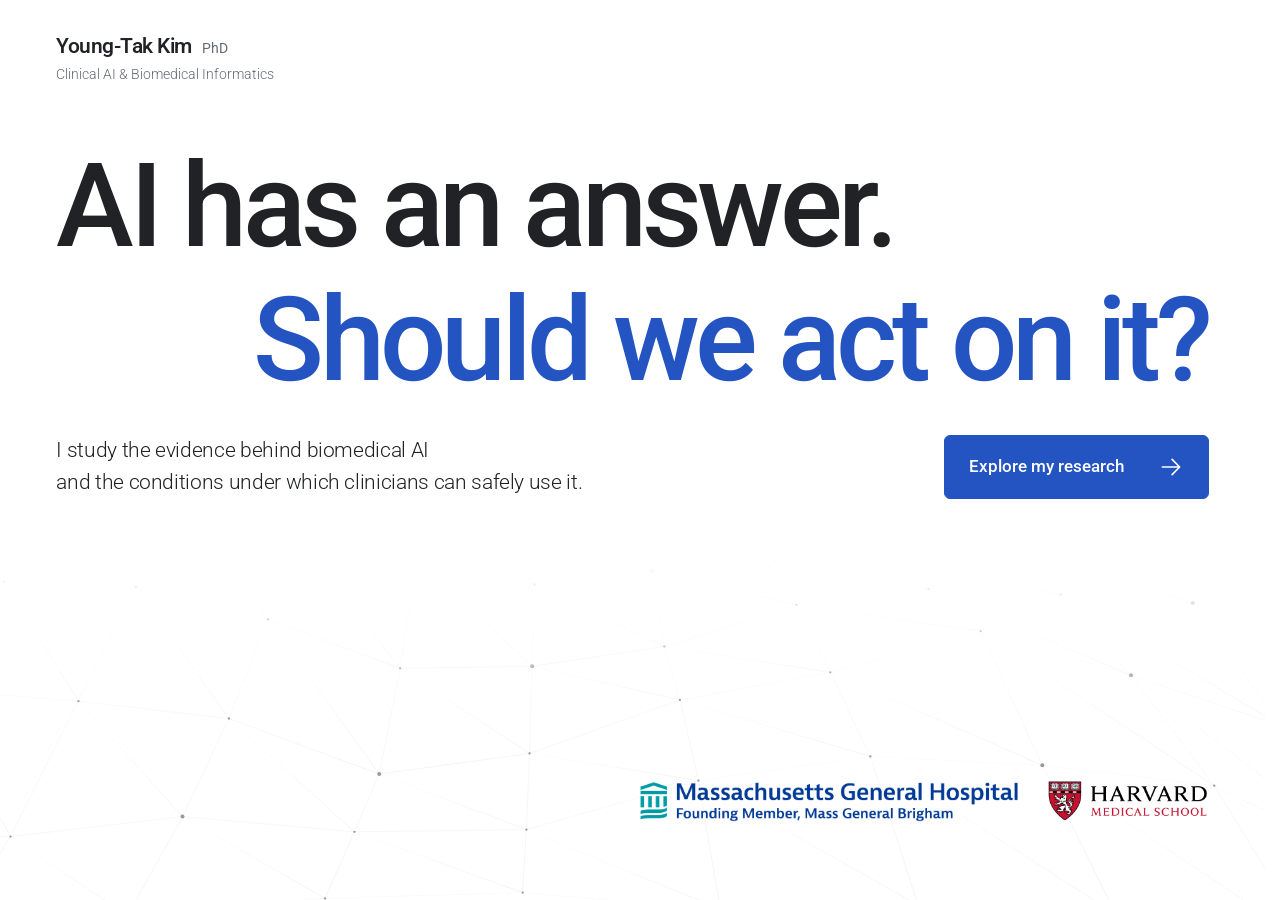
==== commit 0fec45d0: "Give each research question a full illustrated scroll scene" ====
--- a/index.html
+++ b/index.html
@@ -20,11 +20,12 @@
 <link href="entrance.css?v=mobile-fit-20261112" rel="stylesheet"/>
 <link href="navigation.css?v=glass-soft-20261113" rel="stylesheet"/>
 <link href="scroll-reveal.css?v=20261113" rel="stylesheet"/>
-<link href="research-motion.css?v=20261125" rel="stylesheet"/>
+<link href="research-motion.css?v=pinned-1" rel="stylesheet"/>
+<link href="story-stage.css?v=plates-2" rel="stylesheet"/>
 <script defer="" src="network-hero.js?v=1"></script>
 <script defer="" src="app.js?v=mobile-glass-20261113"></script>
 <script defer="" src="scroll-reveal.js?v=20261125"></script>
-<script defer="" src="research-motion.js?v=20261125"></script>
+<script defer="" src="research-motion.js?v=plates-2"></script>
 <script defer="" src="analytics.js?v=utm-20261113"></script>
 <script type="application/ld+json">{"@context":"https://schema.org","@type":"Person","name":"Young-Tak Kim","honorificSuffix":"PhD","jobTitle":"Research Fellow, Radiology","affiliation":[{"@type":"Organization","name":"Massachusetts General Hospital"},{"@type":"Organization","name":"Harvard Medical School"}],"sameAs":["https://orcid.org/0000-0003-3604-6580","https://www.linkedin.com/in/young-tak-kim/","https://scholar.google.co.kr/citations?user=4RyYKDAAAAAJ"],"knowsAbout":["Clinical AI safety","Human–AI decision-making","Biomedical informatics"],"url":"https://young-tak.github.io/"}</script>
 <link href="https://young-tak.github.io/" rel="canonical"/><meta content="https://young-tak.github.io/" property="og:url"/></head>
@@ -71,6 +72,419 @@
 </aside>
 <main id="main">
 <section aria-labelledby="research-title" class="intro" id="research">
+<div class="story-track" hidden>
+<div class="story-stage">
+<header class="story-header"><h2 class="story-title" id="research-story-title">Research overview</h2></header>
+<div class="story-layout"><div class="story-text">
+<p class="story-kicker">My research question</p>
+<p class="story-line" data-scene="evidence" data-image-source="https://commons.wikimedia.org/wiki/File:Mammogram_showing_small_lesion.jpg" data-title="Research overview" data-kicker="My research question" data-caption="Teaching image from the US National Cancer Institute.">
+<strong class="story-key">What should determine <em>when and how</em> we trust AI in medicine?</strong>
+<span class="story-detail">A model can perform well on average and still miss a lesion. I study the evidence a clinician needs before acting on its advice.</span></p>
+<p class="story-line" data-scene="judgment" data-title="Research overview" data-kicker="Long-term goal" data-caption="Conceptual trajectories of clinical expertise after AI enters practice.">
+<strong class="story-key">What stays with the clinician <em>when the AI is switched off?</em></strong>
+<span class="story-detail">My goal is <b>safe AI for clinical practice</b> that helps clinicians recognize errors and strengthen their <b>independent clinical judgment</b> over time.</span></p>
+<p class="story-line" data-scene="reliability" data-title="Clinical AI safety" data-kicker="Current work" data-caption="Hatching marks cases that call for human review. Boundaries are illustrative.">
+<strong class="story-key">Where does a model become <em>reliable enough to act on?</em></strong>
+<span class="story-detail">I developed the <a href="https://doi.org/10.1038/s41746-026-02450-7">Safety-Aware Receiver Operating Characteristic (SA-ROC)</a> framework to distinguish rule-in, rule-out, and review zones. My next step is to test how those boundaries shift across patient cohorts.</span></p>
+<p class="story-line" data-scene="llm" data-image-source="https://commons.wikimedia.org/wiki/File:Mammogram_showing_small_lesion.jpg" data-title="Clinical AI safety" data-kicker="Next study" data-caption="Illustrative review using the same National Cancer Institute mammogram.">
+<strong class="story-key">A clinician and an AI can <em>agree on the same mistake.</em></strong>
+<span class="story-detail">Building on our <a href="#pub-01">mammography reader study</a>, I plan to test how large language models communicate uncertainty and whether independent review reveals errors clinicians and AI miss together.</span></p>
+<p class="story-line" data-scene="spectrum" data-title="Explainable biomedical AI" data-kicker="Current work" data-caption="Dashed guides connect selected peaks to their positions in the barcode. Schematic spectrum.">
+<strong class="story-key">Which Raman peaks <em>distinguish species?</em></strong>
+<span class="story-detail">In our <a href="https://doi.org/10.1021/acsnano.6c00119"><cite>ACS Nano</cite> study</a>, we traced bacterial classifications to features in the spectrum and organized those features into a barcode.</span></p>
+<p class="story-line" data-scene="experiment" data-title="Explainable biomedical AI" data-kicker="Next experiment" data-caption="The shaded band marks the region to measure in a new sample.">
+<strong class="story-key">Can a spectral signature predict <em>what a new sample will show?</em></strong>
+<span class="story-detail">I’m studying whether Raman spectra distinguish finer molecular differences, including DNA variants. An explanation should tell us which band to measure in an independent sample.</span></p>
+<p class="story-line" data-scene="sources" data-title="Biomedical knowledge graphs" data-kicker="Current work" data-caption="A reported microbe–disease association can be traced to a passage in its source article.">
+<strong class="story-key">Where did this <em>microbe–disease link</em> come from?</strong>
+<span class="story-detail">I co-developed <a href="https://minervabio.org/">MINERVA</a>, a <a href="https://doi.org/10.1093/bib/bbaf472" aria-label="MINERVA paper in Briefings in Bioinformatics">large-scale microbiome knowledge graph</a>. Researchers can follow an association back to the passage where the authors reported it.</span></p>
+<p class="story-line" data-scene="patient" data-title="Biomedical knowledge graphs" data-kicker="Research direction" data-caption="In this example, a missing kidney function result leaves one condition unresolved.">
+<strong class="story-key">Does the published evidence <em>apply to this patient?</em></strong>
+<span class="story-detail">I plan to match conditions in guidelines and studies against patient records. A missing result or conflicting finding should be visible before a clinician acts on a recommendation.</span></p>
+</div><figure class="story-art">
+<svg hidden="" class="story-scene" data-scene="evidence" xmlns="http://www.w3.org/2000/svg" viewBox="0 0 500 310" role="img" aria-labelledby="story-evidence-title story-evidence-desc" font-family="Roboto, Arial, sans-serif" stroke-linecap="round" stroke-linejoin="round">
+  <title id="story-evidence-title">A screening mammogram and a closer look at its marked finding</title>
+  <desc id="story-evidence-desc">The original arrow on a National Cancer Institute teaching mammogram points to a small lesion. Scrolling traces the marked area to an enlarged detail. Source: NCI Visuals Online, image 2553.</desc>
+  <defs>
+    <clipPath id="plate-evidence-detail"><rect x="266" y="44" width="222" height="170"/></clipPath>
+  </defs>
+  <rect x="8" y="10" width="215" height="265" fill="#101e30"/>
+  <image href="assets/research/nci-mammogram-2553.webp" x="20" y="12" width="190" height="262"/>
+  <rect x="18" y="37" width="32" height="35" fill="none" stroke="#81c9ff" stroke-width="2"/>
+  <path d="M50 45H177L207 71H266" fill="none" stroke="#94b8e9" stroke-width="1.4"/>
+  <path id="plate-evidence-guide" d="M50 45H177L207 71H266" fill="none" stroke="#3985fa" stroke-width="2.5" pathLength="1" data-draw="" data-from=".07" data-to=".56"/>
+  <circle r="3.4" fill="#2b71e5" data-follow="plate-evidence-guide" data-from=".07" data-to=".56"/>
+  <g clip-path="url(#plate-evidence-detail)">
+    <rect x="266" y="44" width="222" height="170" fill="#112039"/>
+    <g data-zoom-to="1.55" data-cx="298" data-cy="124" data-from=".23" data-to=".82">
+      <image href="assets/research/nci-mammogram-2553.webp" x="266" y="24" width="560" height="772"/>
+    </g>
+  </g>
+  <rect x="266" y="44" width="222" height="170" fill="none" stroke="#a6b8ca" stroke-width="1"/>
+  <text x="9" y="300" fill="#172e4a" font-size="18" font-weight="550">Screening mammogram</text>
+  <text x="266" y="243" fill="#175aca" font-size="19" font-weight="600">Enlarged finding</text>
+  <text x="266" y="267" fill="#52677c" font-size="15">Original arrow marks the lesion</text>
+</svg>
+<svg hidden="" class="story-scene" data-scene="judgment" xmlns="http://www.w3.org/2000/svg" viewBox="0 0 500 310" role="img" aria-labelledby="story-judgment-title story-judgment-desc" font-family="Roboto, Arial, sans-serif" stroke-linecap="round" stroke-linejoin="round">
+  <title id="story-judgment-title">Clinical expertise after AI introduction</title>
+  <desc id="story-judgment-desc">A conceptual branching trajectory. The rising path represents continued growth in clinical judgment. A dashed falling path represents deskilling.</desc>
+  <defs>
+  <mask id="plate-judgment-dash" maskUnits="userSpaceOnUse" x="0" y="0" width="500" height="310"><path d="M179 151C257 139 336 179 467 210" fill="none" stroke="#fff" stroke-width="12" data-draw="" data-from="0.38" data-to="0.9" pathLength="1"/></mask>
+  </defs>
+  <text x="17" y="28" fill="#152f50" text-anchor="start" font-size="19" font-weight="600">Clinical expertise</text>
+  <path d="M40 78H473" fill="none" stroke="#dce6f1" stroke-width="1"/>
+  <path d="M40 131H473" fill="none" stroke="#dce6f1" stroke-width="1"/>
+  <path d="M40 185H473" fill="none" stroke="#dce6f1" stroke-width="1"/>
+  <path d="M40 239H473" fill="none" stroke="#dce6f1" stroke-width="1"/>
+  <path d="M40 47v197h432" fill="none" stroke="#b5c8dd" stroke-width="1.4"/>
+  <path d="M179 151C244 136 351 71 468 54L468 210C337 179 257 139 179 151Z" fill="#f0f5fd"/>
+  <path d="M231 135v16" fill="none" stroke="#e1eafb" stroke-width="1"/>
+  <path d="M273 118v37" fill="none" stroke="#e1eafb" stroke-width="1"/>
+  <path d="M315 101v63" fill="none" stroke="#e1eafb" stroke-width="1"/>
+  <path d="M357 83v95" fill="none" stroke="#e1eafb" stroke-width="1"/>
+  <path d="M399 70v122" fill="none" stroke="#e1eafb" stroke-width="1"/>
+  <path d="M441 59v142" fill="none" stroke="#e1eafb" stroke-width="1"/>
+  <path d="M179 55v191" fill="none" stroke="#4f6885" stroke-width="1.3" stroke-dasharray="3 5"/>
+  <path d="M48 226C90 219 118 165 179 151C244 136 351 71 468 54" fill="none" stroke="#c1d3e8" stroke-width="2.6"/>
+  <path d="M48 226C90 219 118 165 179 151" fill="none" stroke="#152f50" stroke-width="3.6" data-draw="" data-from="0" data-to="0.25" pathLength="1"/>
+  <path d="M179 151C244 136 351 71 468 54" fill="none" stroke="#175aca" stroke-width="4.6" data-draw="" data-from="0.22" data-to="0.75" pathLength="1" id="plate-judgment-up"/>
+  <circle cx="0" cy="0" r="4.3" fill="#175aca" data-follow="plate-judgment-up" data-from="0.22" data-to="0.75" aria-hidden="true"/>
+  <g data-appear="" data-from="0.72" data-to="0.88">
+  <path d="m460 49 9 4-6 9" fill="none" stroke="#175aca" stroke-width="3"/>
+  </g>
+  <path d="M179 151C257 139 336 179 467 210" fill="none" stroke="#ad4651" stroke-width="3" stroke-dasharray="6 6" mask="url(#plate-judgment-dash)"/>
+  <circle cx="179" cy="151" r="5.5" fill="white" stroke="#152f50" stroke-width="2.4"/>
+  <text x="178" y="272" fill="#152f50" text-anchor="middle" font-size="17" font-weight="550">AI introduced</text>
+  <text x="473" y="271" fill="#4f6885" text-anchor="end" font-size="17" font-weight="450">Time</text>
+  <g data-appear="" data-from="0.42" data-to="0.71">
+  <text x="473" y="34" fill="#175aca" text-anchor="end" font-size="19" font-weight="600">Continued growth</text>
+  </g>
+  <g data-appear="" data-from="0.7" data-to="0.93">
+  <text x="472" y="232" fill="#ad4651" text-anchor="end" font-size="18" font-weight="600">Deskilling</text>
+  </g>
+</svg>
+<svg hidden="" class="story-scene" data-scene="reliability" xmlns="http://www.w3.org/2000/svg" viewBox="0 0 500 310" role="img" aria-labelledby="story-reliability-title story-reliability-desc" font-family="Roboto, Arial, sans-serif" stroke-linecap="round" stroke-linejoin="round">
+  <title id="story-reliability-title">A clinical reliability target in two different cohorts</title>
+  <desc id="story-reliability-desc">Schematic rule-out, review, and rule-in zones share a score axis. Moving boundaries illustrate the proposed reassessment in a new cohort, not observed thresholds.</desc>
+  <defs>
+  <pattern id="plate-reliability-hatch" patternUnits="userSpaceOnUse" width="7" height="7"><rect width="7" height="7" fill="#f0f5fb"/><path d="M-1 1 1-1M0 7 7 0M6 8 8 6" stroke="#a9bed9" stroke-width="1"/></pattern>
+  </defs>
+  <text x="24" y="29" fill="#152f50" text-anchor="start" font-size="20" font-weight="600">Reference cohort</text>
+  <rect x="24" y="51" width="145" height="31" fill="#adc8f0"/><rect x="169" y="51" width="157" height="31" fill="url(#plate-reliability-hatch)"/><rect x="326" y="51" width="152" height="31" fill="#3b6caa"/><path d="M24 82H478" fill="none" stroke="#152f50" stroke-width="1"/>
+  <path d="M169 47v39" fill="none" stroke="#152f50" stroke-width="2.2"/><path d="M164 43h10l-5 5Z" fill="#152f50"/><path d="M326 47v39" fill="none" stroke="#152f50" stroke-width="2.2"/><path d="M321 43h10l-5 5Z" fill="#152f50"/>
+  <text x="99" y="72" fill="#152f50" text-anchor="middle" font-size="15" font-weight="600">Rule out</text>
+  <text x="247" y="72" fill="#152f50" text-anchor="middle" font-size="15" font-weight="600">Review</text>
+  <text x="400" y="72" fill="#fff" text-anchor="middle" font-size="15" font-weight="600">Rule in</text>
+  <path d="M169 85 326 85 370 170 132 170Z" fill="#eff4fb"/>
+  <path d="M169 85v80m157-80v80" fill="none" stroke="#b5c8dd" stroke-width="1" stroke-dasharray="3 5"/>
+  <path d="M169 85 132 169m194-84 44 84" fill="none" stroke="#175aca" stroke-width="2.8" data-draw="" data-from="0.18" data-to="0.67" pathLength="1"/>
+  <text x="24" y="152" fill="#152f50" text-anchor="start" font-size="20" font-weight="600">New cohort</text>
+  <rect x="24" y="174" width="108" height="31" fill="#adc8f0"/><rect x="132" y="174" width="238" height="31" fill="url(#plate-reliability-hatch)"/><rect x="370" y="174" width="108" height="31" fill="#3b6caa"/><path d="M24 205H478" fill="none" stroke="#152f50" stroke-width="1"/>
+  <g data-shift-x="37" data-shift-y="0" data-from="0.17" data-to="0.68">
+  <path d="M132 169v39" fill="none" stroke="#175aca" stroke-width="3"/><circle cx="132" cy="172" r="4" fill="#175aca"/>
+  </g>
+  <g data-shift-x="-44" data-shift-y="0" data-from="0.17" data-to="0.68">
+  <path d="M370 169v39" fill="none" stroke="#175aca" stroke-width="3"/><circle cx="370" cy="172" r="4" fill="#175aca"/>
+  </g>
+  <path d="M26 205v6" fill="none" stroke="#b5c8dd" stroke-width="1.4"/><path d="M41 205v6" fill="none" stroke="#b5c8dd" stroke-width="1.4"/><path d="M56 205v6" fill="none" stroke="#b5c8dd" stroke-width="1.4"/><path d="M71 205v6" fill="none" stroke="#b5c8dd" stroke-width="1.4"/><path d="M86 205v6" fill="none" stroke="#b5c8dd" stroke-width="1.4"/><path d="M101 205v6" fill="none" stroke="#b5c8dd" stroke-width="1.4"/><path d="M116 205v6" fill="none" stroke="#b5c8dd" stroke-width="1.4"/><path d="M131 205v6" fill="none" stroke="#b5c8dd" stroke-width="1.4"/><path d="M146 205v6" fill="none" stroke="#b5c8dd" stroke-width="1.4"/><path d="M161 205v6" fill="none" stroke="#b5c8dd" stroke-width="1.4"/><path d="M176 205v6" fill="none" stroke="#b5c8dd" stroke-width="1.4"/><path d="M191 205v6" fill="none" stroke="#b5c8dd" stroke-width="1.4"/><path d="M206 205v6" fill="none" stroke="#b5c8dd" stroke-width="1.4"/><path d="M221 205v6" fill="none" stroke="#b5c8dd" stroke-width="1.4"/><path d="M236 205v6" fill="none" stroke="#b5c8dd" stroke-width="1.4"/><path d="M251 205v6" fill="none" stroke="#b5c8dd" stroke-width="1.4"/><path d="M266 205v6" fill="none" stroke="#b5c8dd" stroke-width="1.4"/><path d="M281 205v6" fill="none" stroke="#b5c8dd" stroke-width="1.4"/><path d="M296 205v6" fill="none" stroke="#b5c8dd" stroke-width="1.4"/><path d="M311 205v6" fill="none" stroke="#b5c8dd" stroke-width="1.4"/><path d="M326 205v6" fill="none" stroke="#b5c8dd" stroke-width="1.4"/><path d="M341 205v6" fill="none" stroke="#b5c8dd" stroke-width="1.4"/><path d="M356 205v6" fill="none" stroke="#b5c8dd" stroke-width="1.4"/><path d="M371 205v6" fill="none" stroke="#b5c8dd" stroke-width="1.4"/><path d="M386 205v6" fill="none" stroke="#b5c8dd" stroke-width="1.4"/><path d="M401 205v6" fill="none" stroke="#b5c8dd" stroke-width="1.4"/><path d="M416 205v6" fill="none" stroke="#b5c8dd" stroke-width="1.4"/><path d="M431 205v6" fill="none" stroke="#b5c8dd" stroke-width="1.4"/><path d="M446 205v6" fill="none" stroke="#b5c8dd" stroke-width="1.4"/><path d="M461 205v6" fill="none" stroke="#b5c8dd" stroke-width="1.4"/><path d="M476 205v6" fill="none" stroke="#b5c8dd" stroke-width="1.4"/>
+  <path d="M24 235h452m-7-4 7 4-7 4" fill="none" stroke="#152f50" stroke-width="1.7"/>
+  <text x="24" y="260" fill="#4f6885" text-anchor="start" font-size="16" font-weight="450">Lower score</text>
+  <text x="478" y="260" fill="#4f6885" text-anchor="end" font-size="16" font-weight="450">Higher score</text>
+  <g data-appear="" data-from="0.66" data-to="0.9">
+  <text x="251" y="293" fill="#175aca" text-anchor="middle" font-size="18" font-weight="600">Reassess the review zone</text>
+  </g>
+</svg>
+<svg hidden="" class="story-scene" data-scene="llm" xmlns="http://www.w3.org/2000/svg" viewBox="0 0 500 310" role="img" aria-labelledby="story-llm-title story-llm-desc" font-family="Roboto, Arial, sans-serif" stroke-linecap="round" stroke-linejoin="round">
+  <title id="story-llm-title">Independent review of an agreed decision</title>
+  <desc id="story-llm-desc">Two matching judgments on the same case lead to a separate review of the underlying examination. The review tests for a finding both judgments could miss.</desc>
+  <rect x="17" y="28" width="208" height="207" fill="#e6eef8"/>
+  <rect x="12" y="22" width="208" height="207" fill="#f8fafd" stroke="#b5c8dd" stroke-width="1.3"/>
+  <rect x="12" y="22" width="6" height="207" fill="#152f50"/>
+  <text x="32" y="56" fill="#152f50" text-anchor="start" font-size="22" font-weight="600">Same case</text>
+  <path d="M32 72H198" fill="none" stroke="#b5c8dd" stroke-width="1.2"/>
+  <text x="32" y="99" fill="#4f6885" text-anchor="start" font-size="17" font-weight="550">AI advice</text>
+  <path d="M32 114h115m-115 9h73" fill="none" stroke="#9bb1cb" stroke-width="2.5"/>
+  <text x="32" y="159" fill="#4f6885" text-anchor="start" font-size="17" font-weight="550">Clinician judgment</text>
+  <path d="M32 174h115m-115 9h73" fill="none" stroke="#9bb1cb" stroke-width="2.5"/>
+  <g data-appear="" data-from="0" data-to="0.27">
+  <path d="m166 112 6 6 12-15m-18 69 6 6 12-15" fill="none" stroke="#175aca" stroke-width="3.3"/>
+  </g>
+  <path d="M205 115h37v63h-37" fill="none" stroke="#152f50" stroke-width="1.6"/>
+  <path d="M242 146H296" fill="none" stroke="#c1d7f3" stroke-width="2"/>
+  <path d="M242 146H296" fill="none" stroke="#175aca" stroke-width="2.5" data-draw="" data-from="0.15" data-to="0.46" pathLength="1"/>
+  <circle cx="372" cy="150" r="89" fill="#e1ebf7"/>
+  <circle cx="372" cy="150" r="81" fill="#284561"/>
+  <defs><clipPath id="plate-llm-lens"><circle cx="372" cy="150" r="79"/></clipPath></defs>
+  <g clip-path="url(#plate-llm-lens)">
+    <rect x="293" y="71" width="158" height="158" fill="#1a2736"/>
+    <image href="assets/research/nci-mammogram-2553.webp" x="306" y="-87" width="1320" height="1819"/>
+  </g>
+  <g data-shift-x="25" data-shift-y="-19" data-from="0.22" data-to="0.69">
+  <g data-appear="" data-from="0.26" data-to="0.6">
+  <path d="M343 141v-13h13m20 0h13v13m0 20v13h-13m-20 0h-13v-13" fill="none" stroke="#b9deff" stroke-width="2.4"/>
+  </g>
+  </g>
+  <path d="M405 221l31 29" fill="none" stroke="#496381" stroke-width="7"/>
+  <path d="M405 221l31 29" fill="none" stroke="#152f50" stroke-width="4.8"/>
+  <text x="369" y="34" fill="#152f50" text-anchor="middle" font-size="20" font-weight="600">Independent review</text>
+  <g data-appear="" data-from="0.65" data-to="0.93">
+  <text x="249" y="285" fill="#175aca" text-anchor="middle" font-size="20" font-weight="550">Could both judgments miss a finding?</text>
+  </g>
+</svg>
+<svg hidden="" class="story-scene" data-scene="spectrum" xmlns="http://www.w3.org/2000/svg" viewBox="0 0 500 310" role="img" aria-labelledby="story-spectrum-title story-spectrum-desc" font-family="Roboto, Arial, sans-serif" stroke-linecap="round" stroke-linejoin="round">
+  <title id="story-spectrum-title">From a targeted Raman measurement to a spectral barcode</title>
+  <desc id="story-spectrum-desc">A schematic nanoparticle-tagged bacterium appears beside an illustrative Raman spectrum. Three peaks are traced to their matching bands in a barcode. No measured intensities or frequencies are shown.</desc>
+  <text x="13" y="29" fill="#152f50" text-anchor="start" font-size="19" font-weight="600">Targeted SERS</text>
+  <text x="480" y="29" fill="#152f50" text-anchor="end" font-size="19" font-weight="600">Raman spectrum</text>
+  <path d="M164 177h318" fill="none" stroke="#b5c8dd" stroke-width="1.3"/>
+  <path d="M170 177v5" fill="none" stroke="#b5c8dd" stroke-width="1"/>
+  <path d="M185 177v5" fill="none" stroke="#b5c8dd" stroke-width="1"/>
+  <path d="M200 177v5" fill="none" stroke="#b5c8dd" stroke-width="1"/>
+  <path d="M215 177v5" fill="none" stroke="#b5c8dd" stroke-width="1"/>
+  <path d="M230 177v5" fill="none" stroke="#b5c8dd" stroke-width="1"/>
+  <path d="M245 177v5" fill="none" stroke="#b5c8dd" stroke-width="1"/>
+  <path d="M260 177v5" fill="none" stroke="#b5c8dd" stroke-width="1"/>
+  <path d="M275 177v5" fill="none" stroke="#b5c8dd" stroke-width="1"/>
+  <path d="M290 177v5" fill="none" stroke="#b5c8dd" stroke-width="1"/>
+  <path d="M305 177v5" fill="none" stroke="#b5c8dd" stroke-width="1"/>
+  <path d="M320 177v5" fill="none" stroke="#b5c8dd" stroke-width="1"/>
+  <path d="M335 177v5" fill="none" stroke="#b5c8dd" stroke-width="1"/>
+  <path d="M350 177v5" fill="none" stroke="#b5c8dd" stroke-width="1"/>
+  <path d="M365 177v5" fill="none" stroke="#b5c8dd" stroke-width="1"/>
+  <path d="M380 177v5" fill="none" stroke="#b5c8dd" stroke-width="1"/>
+  <path d="M395 177v5" fill="none" stroke="#b5c8dd" stroke-width="1"/>
+  <path d="M410 177v5" fill="none" stroke="#b5c8dd" stroke-width="1"/>
+  <path d="M425 177v5" fill="none" stroke="#b5c8dd" stroke-width="1"/>
+  <path d="M440 177v5" fill="none" stroke="#b5c8dd" stroke-width="1"/>
+  <path d="M455 177v5" fill="none" stroke="#b5c8dd" stroke-width="1"/>
+  <path d="M470 177v5" fill="none" stroke="#b5c8dd" stroke-width="1"/>
+  <g transform="rotate(-24 87 113)"><rect x="29" y="89" width="111" height="48" fill="#e1eefa" rx="24" stroke="#152f50" stroke-width="2.6"/><rect x="35" y="95" width="99" height="36" fill="none" rx="18" stroke="#8cabc5" stroke-width="1.2"/><path d="M47 111c12-23 23 20 32-1s16 19 24 4 16 6 23-6" fill="none" stroke="#6f95b5" stroke-width="1.7"/><path d="M49 111c11 21 19-17 31 2s17-13 24-2 15-6 22 0" fill="none" stroke="#6f95b5" stroke-width="1.3"/><circle cx="41" cy="84" r="5.5" fill="#316aa4" stroke="#152f50" stroke-width="1"/><circle cx="39.46" cy="82.46" r="1.595" fill="#b8d9ee"/><circle cx="62" cy="78" r="8" fill="#316aa4" stroke="#152f50" stroke-width="1"/><circle cx="59.76" cy="75.76" r="2.32" fill="#b8d9ee"/><circle cx="85" cy="82" r="5.5" fill="#316aa4" stroke="#152f50" stroke-width="1"/><circle cx="83.46" cy="80.46" r="1.595" fill="#b8d9ee"/><circle cx="110" cy="79" r="6.5" fill="#316aa4" stroke="#152f50" stroke-width="1"/><circle cx="108.18" cy="77.18" r="1.8849999999999998" fill="#b8d9ee"/><circle cx="140" cy="103" r="5.7" fill="#316aa4" stroke="#152f50" stroke-width="1"/><circle cx="138.404" cy="101.404" r="1.653" fill="#b8d9ee"/><circle cx="122" cy="141" r="7.3" fill="#316aa4" stroke="#152f50" stroke-width="1"/><circle cx="119.956" cy="138.956" r="2.117" fill="#b8d9ee"/><circle cx="88" cy="148" r="6.1" fill="#316aa4" stroke="#152f50" stroke-width="1"/><circle cx="86.292" cy="146.292" r="1.7689999999999997" fill="#b8d9ee"/><circle cx="62" cy="146" r="5.2" fill="#316aa4" stroke="#152f50" stroke-width="1"/><circle cx="60.544" cy="144.544" r="1.508" fill="#b8d9ee"/><circle cx="35" cy="132" r="7.1" fill="#316aa4" stroke="#152f50" stroke-width="1"/><circle cx="33.012" cy="130.012" r="2.0589999999999997" fill="#b8d9ee"/><circle cx="22" cy="111" r="5" fill="#316aa4" stroke="#152f50" stroke-width="1"/><circle cx="20.6" cy="109.6" r="1.45" fill="#b8d9ee"/></g>
+  <path d="m22 47 22 20m-1-8 2 9-9-1" fill="none" stroke="#5a86b9" stroke-width="1.8"/>
+  <path d="M122 86q9-25 32-29m-5-4 7 4-4 6" fill="none" stroke="#6995c1" stroke-width="1.8"/>
+  <path d="M119 78q8-29 32-33" fill="none" stroke="#bdcfdf" stroke-width="1.2"/>
+  <path d="M162.0 164.0 164.0 166.1 166.1 165.9 168.1 164.0 170.1 163.1 172.2 164.0 174.2 164.7 176.2 162.7 178.3 158.8 180.3 156.1 182.3 157.2 184.3 160.8 186.4 163.4 188.4 164.1 190.4 163.9 192.5 163.6 194.5 162.7 196.5 160.5 198.6 157.2 200.6 153.6 202.6 150.9 204.7 150.7 206.7 153.3 208.7 157.7 210.8 161.3 212.8 162.8 214.8 163.0 216.9 163.6 218.9 164.9 220.9 165.2 222.9 163.6 225.0 161.6 227.0 161.1 229.0 161.4 231.1 158.0 233.1 147.5 235.1 131.4 237.2 116.4 239.2 109.8 241.2 113.9 243.3 125.3 245.3 138.6 247.3 150.3 249.4 158.7 251.4 163.1 253.4 164.1 255.5 163.5 257.5 163.1 259.5 162.6 261.6 160.7 263.6 157.8 265.6 156.7 267.6 158.2 269.7 160.6 271.7 162.2 273.7 163.2 275.8 164.0 277.8 164.2 279.8 163.4 281.9 162.1 283.9 160.4 285.9 157.5 288.0 152.3 290.0 145.9 292.0 142.1 294.1 143.7 296.1 149.5 298.1 155.3 300.2 158.5 302.2 160.3 304.2 162.7 306.2 165.5 308.3 166.4 310.3 164.7 312.3 162.6 314.4 162.4 316.4 163.8 318.4 164.5 320.5 162.4 322.5 155.6 324.5 138.6 326.6 111.0 328.6 92.3 330.6 102.7 332.7 130.7 334.7 151.7 336.7 159.1 338.8 159.0 340.8 156.4 342.8 153.7 344.8 152.2 346.9 152.4 348.9 154.8 350.9 158.5 353.0 161.8 355.0 163.2 357.0 162.5 359.1 161.4 361.1 161.1 363.1 160.4 365.2 157.7 367.2 153.2 369.2 149.4 371.3 148.4 373.3 149.5 375.3 150.2 377.4 150.3 379.4 151.6 381.4 155.3 383.4 159.6 385.5 161.7 387.5 161.3 389.5 160.9 391.6 162.2 393.6 164.3 395.6 164.5 397.7 161.7 399.7 155.9 401.7 146.6 403.8 132.2 405.8 112.6 407.8 92.3 409.9 78.3 411.9 76.7 413.9 87.9 416.0 107.2 418.0 127.5 420.0 142.3 422.1 148.3 424.1 147.4 426.1 146.0 428.1 149.3 430.2 155.4 432.2 159.7 434.2 160.9 436.3 161.5 438.3 163.2 440.3 164.4 442.4 162.4 444.4 157.5 446.4 153.0 448.5 151.7 450.5 153.4 452.5 155.5 454.6 157.0 456.6 158.8 458.6 161.8 460.7 164.4 462.7 164.8 464.7 163.0 466.7 160.2 468.8 158.2 470.8 158.8 472.8 161.1 474.9 162.5 476.9 162.5 478.9 162.7 481.0 163.2 483.0 163.7" fill="none" stroke="#c0cfe1" stroke-width="2.3"/>
+  <path d="M162.0 164.0 164.0 166.1 166.1 165.9 168.1 164.0 170.1 163.1 172.2 164.0 174.2 164.7 176.2 162.7 178.3 158.8 180.3 156.1 182.3 157.2 184.3 160.8 186.4 163.4 188.4 164.1 190.4 163.9 192.5 163.6 194.5 162.7 196.5 160.5 198.6 157.2 200.6 153.6 202.6 150.9 204.7 150.7 206.7 153.3 208.7 157.7 210.8 161.3 212.8 162.8 214.8 163.0 216.9 163.6 218.9 164.9 220.9 165.2 222.9 163.6 225.0 161.6 227.0 161.1 229.0 161.4 231.1 158.0 233.1 147.5 235.1 131.4 237.2 116.4 239.2 109.8 241.2 113.9 243.3 125.3 245.3 138.6 247.3 150.3 249.4 158.7 251.4 163.1 253.4 164.1 255.5 163.5 257.5 163.1 259.5 162.6 261.6 160.7 263.6 157.8 265.6 156.7 267.6 158.2 269.7 160.6 271.7 162.2 273.7 163.2 275.8 164.0 277.8 164.2 279.8 163.4 281.9 162.1 283.9 160.4 285.9 157.5 288.0 152.3 290.0 145.9 292.0 142.1 294.1 143.7 296.1 149.5 298.1 155.3 300.2 158.5 302.2 160.3 304.2 162.7 306.2 165.5 308.3 166.4 310.3 164.7 312.3 162.6 314.4 162.4 316.4 163.8 318.4 164.5 320.5 162.4 322.5 155.6 324.5 138.6 326.6 111.0 328.6 92.3 330.6 102.7 332.7 130.7 334.7 151.7 336.7 159.1 338.8 159.0 340.8 156.4 342.8 153.7 344.8 152.2 346.9 152.4 348.9 154.8 350.9 158.5 353.0 161.8 355.0 163.2 357.0 162.5 359.1 161.4 361.1 161.1 363.1 160.4 365.2 157.7 367.2 153.2 369.2 149.4 371.3 148.4 373.3 149.5 375.3 150.2 377.4 150.3 379.4 151.6 381.4 155.3 383.4 159.6 385.5 161.7 387.5 161.3 389.5 160.9 391.6 162.2 393.6 164.3 395.6 164.5 397.7 161.7 399.7 155.9 401.7 146.6 403.8 132.2 405.8 112.6 407.8 92.3 409.9 78.3 411.9 76.7 413.9 87.9 416.0 107.2 418.0 127.5 420.0 142.3 422.1 148.3 424.1 147.4 426.1 146.0 428.1 149.3 430.2 155.4 432.2 159.7 434.2 160.9 436.3 161.5 438.3 163.2 440.3 164.4 442.4 162.4 444.4 157.5 446.4 153.0 448.5 151.7 450.5 153.4 452.5 155.5 454.6 157.0 456.6 158.8 458.6 161.8 460.7 164.4 462.7 164.8 464.7 163.0 466.7 160.2 468.8 158.2 470.8 158.8 472.8 161.1 474.9 162.5 476.9 162.5 478.9 162.7 481.0 163.2 483.0 163.7" fill="none" stroke="#175aca" stroke-width="3" data-draw="" data-from="0.04" data-to="0.58" pathLength="1" id="plate-spectrum-signal"/>
+  <g data-appear="" data-from="0.32" data-to="0.55">
+  <circle cx="240" cy="108" r="4.7" fill="#fff" stroke="#175aca" stroke-width="2.4"/>
+  </g>
+  <g data-appear="" data-from="0.4" data-to="0.63">
+  <circle cx="329" cy="90" r="4.7" fill="#fff" stroke="#175aca" stroke-width="2.4"/>
+  </g>
+  <g data-appear="" data-from="0.48" data-to="0.71">
+  <circle cx="411" cy="77" r="4.7" fill="#fff" stroke="#175aca" stroke-width="2.4"/>
+  </g>
+  <text x="17" y="201" fill="#4f6885" text-anchor="start" font-size="16" font-weight="500">Tagged bacterium</text>
+  <path d="M88 180v-19" fill="none" stroke="#b5c8dd" stroke-width="1.2"/>
+  <rect x="161" y="212" width="321" height="48" fill="#183755"/>
+  <rect x="172" y="220" width="2" height="30" fill="#90b0c9"/>
+  <rect x="181" y="220" width="4" height="30" fill="#90b0c9"/>
+  <rect x="192" y="220" width="2" height="30" fill="#90b0c9"/>
+  <rect x="202" y="220" width="1.6" height="30" fill="#90b0c9"/>
+  <rect x="210" y="220" width="3.5" height="30" fill="#90b0c9"/>
+  <rect x="219" y="220" width="2" height="30" fill="#90b0c9"/>
+  <rect x="228" y="220" width="1.7" height="30" fill="#90b0c9"/>
+  <rect x="254" y="220" width="2" height="30" fill="#90b0c9"/>
+  <rect x="262" y="220" width="3.3" height="30" fill="#90b0c9"/>
+  <rect x="271" y="220" width="1.4" height="30" fill="#90b0c9"/>
+  <rect x="279" y="220" width="3.2" height="30" fill="#90b0c9"/>
+  <rect x="289" y="220" width="1.7" height="30" fill="#90b0c9"/>
+  <rect x="298" y="220" width="2" height="30" fill="#90b0c9"/>
+  <rect x="309" y="220" width="1" height="30" fill="#90b0c9"/>
+  <rect x="319" y="220" width="2" height="30" fill="#90b0c9"/>
+  <rect x="342" y="220" width="3" height="30" fill="#90b0c9"/>
+  <rect x="351" y="220" width="1.6" height="30" fill="#90b0c9"/>
+  <rect x="363" y="220" width="2" height="30" fill="#90b0c9"/>
+  <rect x="370" y="220" width="4" height="30" fill="#90b0c9"/>
+  <rect x="380" y="220" width="1.5" height="30" fill="#90b0c9"/>
+  <rect x="390" y="220" width="3" height="30" fill="#90b0c9"/>
+  <rect x="399" y="220" width="1.8" height="30" fill="#90b0c9"/>
+  <rect x="429" y="220" width="1" height="30" fill="#90b0c9"/>
+  <rect x="436" y="220" width="3" height="30" fill="#90b0c9"/>
+  <rect x="446" y="220" width="4" height="30" fill="#90b0c9"/>
+  <rect x="455" y="220" width="2" height="30" fill="#90b0c9"/>
+  <rect x="465" y="220" width="1.5" height="30" fill="#90b0c9"/>
+  <rect x="472" y="220" width="3" height="30" fill="#90b0c9"/>
+  <path d="M240 116V211" fill="none" stroke="#7c9cc2" stroke-width="1.2" stroke-dasharray="3 4"/>
+  <path d="M329 98V211" fill="none" stroke="#7c9cc2" stroke-width="1.2" stroke-dasharray="3 4"/>
+  <path d="M411 85V211" fill="none" stroke="#7c9cc2" stroke-width="1.2" stroke-dasharray="3 4"/>
+  <g data-shift-x="0" data-shift-y="-25" data-from="0.52" data-to="0.81">
+  <g data-appear="" data-from="0.45" data-to="0.77">
+  <rect x="236.8" y="218" width="6.4" height="36" fill="#e1efff"/>
+  </g>
+  </g>
+  <g data-shift-x="0" data-shift-y="-25" data-from="0.58" data-to="0.87">
+  <g data-appear="" data-from="0.45" data-to="0.77">
+  <rect x="325.8" y="218" width="6.4" height="36" fill="#e1efff"/>
+  </g>
+  </g>
+  <g data-shift-x="0" data-shift-y="-25" data-from="0.64" data-to="0.93">
+  <g data-appear="" data-from="0.45" data-to="0.77">
+  <rect x="407.8" y="218" width="6.4" height="36" fill="#e1efff"/>
+  </g>
+  </g>
+  <text x="480" y="289" fill="#152f50" text-anchor="end" font-size="19" font-weight="600">Spectral barcode</text>
+</svg>
+<svg hidden="" class="story-scene" data-scene="experiment" xmlns="http://www.w3.org/2000/svg" viewBox="0 0 500 310" role="img" aria-labelledby="story-experiment-title story-experiment-desc" font-family="Roboto, Arial, sans-serif" stroke-linecap="round" stroke-linejoin="round">
+  <title id="story-experiment-title">Testing a proposed spectral explanation with an independent sample</title>
+  <desc id="story-experiment-desc">A candidate band from a discovery spectrum marks the same measurement window in a new sample. A question mark leaves the independent result open.</desc>
+  <text x="18" y="25" fill="#152f50" text-anchor="start" font-size="20" font-weight="600">Discovery sample</text>
+  <text x="479" y="25" fill="#175aca" text-anchor="end" font-size="17" font-weight="550">Candidate band</text>
+  <rect x="298" y="36" width="32" height="213" fill="#e5efff"/>
+  <path d="M314 38v213" fill="none" stroke="#89a9d4" stroke-width="1.2" stroke-dasharray="3 5"/>
+  <path d="M19 112h463m-463 139h463" fill="none" stroke="#b5c8dd" stroke-width="1.2"/>
+  <path d="M20.0 99.0 22.9 100.7 25.9 100.4 28.8 98.4 31.7 96.7 34.7 96.0 37.6 95.4 40.5 94.0 43.4 93.0 46.4 93.8 49.3 96.1 52.2 98.4 55.2 99.0 58.1 98.1 61.0 96.6 64.0 94.8 66.9 92.7 69.8 90.3 72.7 88.2 75.7 87.1 78.6 87.3 81.5 89.0 84.5 91.9 87.4 95.3 90.3 97.7 93.3 98.4 96.2 98.2 99.1 98.6 102.1 99.7 105.0 100.0 107.9 98.6 110.8 96.8 113.8 96.2 116.7 96.4 119.6 94.6 122.6 88.9 125.5 80.8 128.4 73.8 131.4 70.3 134.3 70.1 137.2 72.4 140.1 76.9 143.1 83.5 146.0 90.3 148.9 95.1 151.9 96.7 154.8 96.1 157.7 95.2 160.7 94.3 163.6 92.7 166.5 90.0 169.4 86.7 172.4 84.0 175.3 82.3 178.2 82.1 181.2 83.3 184.1 85.6 187.0 88.2 190.0 90.5 192.9 92.8 195.8 95.4 198.8 97.8 201.7 98.7 204.6 97.9 207.5 96.9 210.5 97.5 213.4 99.0 216.3 99.7 219.3 98.6 222.2 97.4 225.1 97.5 228.1 98.0 231.0 96.7 233.9 93.3 236.8 90.5 239.8 90.7 242.7 93.4 245.6 96.0 248.6 96.9 251.5 97.0 254.4 97.9 257.4 99.5 260.3 100.5 263.2 100.1 266.2 99.2 269.1 98.7 272.0 98.7 274.9 98.7 277.9 98.6 280.8 98.5 283.7 98.4 286.7 98.4 289.6 98.5 292.5 98.6 295.5 97.3 298.4 92.4 301.3 83.0 304.2 70.4 307.2 57.7 310.1 48.3 313.0 45.0 316.0 49.2 318.9 60.3 321.8 74.8 324.8 87.5 327.7 94.8 330.6 97.0 333.6 97.3 336.5 98.3 339.4 99.7 342.3 99.6 345.3 98.0 348.2 96.8 351.1 97.1 354.1 98.1 357.0 97.6 359.9 95.0 362.9 91.4 365.8 87.9 368.7 84.4 371.6 80.4 374.6 76.6 377.5 74.2 380.4 74.1 383.4 76.2 386.3 80.1 389.2 84.7 392.2 89.0 395.1 91.2 398.0 90.7 400.9 88.6 403.9 87.9 406.8 90.3 409.7 93.6 412.7 95.5 415.6 96.7 418.5 98.6 421.5 100.3 424.4 100.2 427.3 98.9 430.3 98.2 433.2 99.0 436.1 99.5 439.0 97.7 442.0 93.7 444.9 90.0 447.8 88.3 450.8 88.0 453.7 87.9 456.6 88.3 459.6 90.3 462.5 93.9 465.4 97.3 468.3 98.7 471.3 98.4 474.2 97.8 477.1 97.9 480.1 98.3 483.0 98.7" fill="none" stroke="#9db4ce" stroke-width="1.8"/>
+  <path d="M20.0 99.0 22.9 100.7 25.9 100.4 28.8 98.4 31.7 96.7 34.7 96.0 37.6 95.4 40.5 94.0 43.4 93.0 46.4 93.8 49.3 96.1 52.2 98.4 55.2 99.0 58.1 98.1 61.0 96.6 64.0 94.8 66.9 92.7 69.8 90.3 72.7 88.2 75.7 87.1 78.6 87.3 81.5 89.0 84.5 91.9 87.4 95.3 90.3 97.7 93.3 98.4 96.2 98.2 99.1 98.6 102.1 99.7 105.0 100.0 107.9 98.6 110.8 96.8 113.8 96.2 116.7 96.4 119.6 94.6 122.6 88.9 125.5 80.8 128.4 73.8 131.4 70.3 134.3 70.1 137.2 72.4 140.1 76.9 143.1 83.5 146.0 90.3 148.9 95.1 151.9 96.7 154.8 96.1 157.7 95.2 160.7 94.3 163.6 92.7 166.5 90.0 169.4 86.7 172.4 84.0 175.3 82.3 178.2 82.1 181.2 83.3 184.1 85.6 187.0 88.2 190.0 90.5 192.9 92.8 195.8 95.4 198.8 97.8 201.7 98.7 204.6 97.9 207.5 96.9 210.5 97.5 213.4 99.0 216.3 99.7 219.3 98.6 222.2 97.4 225.1 97.5 228.1 98.0 231.0 96.7 233.9 93.3 236.8 90.5 239.8 90.7 242.7 93.4 245.6 96.0 248.6 96.9 251.5 97.0 254.4 97.9 257.4 99.5 260.3 100.5 263.2 100.1 266.2 99.2 269.1 98.7 272.0 98.7 274.9 98.7 277.9 98.6 280.8 98.5 283.7 98.4 286.7 98.4 289.6 98.5 292.5 98.6 295.5 97.3 298.4 92.4 301.3 83.0 304.2 70.4 307.2 57.7 310.1 48.3 313.0 45.0 316.0 49.2 318.9 60.3 321.8 74.8 324.8 87.5 327.7 94.8 330.6 97.0 333.6 97.3 336.5 98.3 339.4 99.7 342.3 99.6 345.3 98.0 348.2 96.8 351.1 97.1 354.1 98.1 357.0 97.6 359.9 95.0 362.9 91.4 365.8 87.9 368.7 84.4 371.6 80.4 374.6 76.6 377.5 74.2 380.4 74.1 383.4 76.2 386.3 80.1 389.2 84.7 392.2 89.0 395.1 91.2 398.0 90.7 400.9 88.6 403.9 87.9 406.8 90.3 409.7 93.6 412.7 95.5 415.6 96.7 418.5 98.6 421.5 100.3 424.4 100.2 427.3 98.9 430.3 98.2 433.2 99.0 436.1 99.5 439.0 97.7 442.0 93.7 444.9 90.0 447.8 88.3 450.8 88.0 453.7 87.9 456.6 88.3 459.6 90.3 462.5 93.9 465.4 97.3 468.3 98.7 471.3 98.4 474.2 97.8 477.1 97.9 480.1 98.3 483.0 98.7" fill="none" stroke="#152f50" stroke-width="2.7" data-draw="" data-from="0.02" data-to="0.46" pathLength="1"/>
+  <path d="M276 47h16v-8h43v8h17" fill="none" stroke="#175aca" stroke-width="1.8"/>
+  <path d="M399 32h-48l-14 9" fill="none" stroke="#b5c8dd" stroke-width="1.2"/>
+  <text x="18" y="161" fill="#152f50" text-anchor="start" font-size="20" font-weight="600">Independent sample</text>
+  <path d="M20.0 238.0 21.6 239.8 23.3 239.6 24.9 238.0 26.6 237.2 28.2 237.9 29.8 238.6 31.5 237.5 33.1 235.1 34.8 233.4 36.4 233.4 38.0 234.4 39.7 235.2 41.3 235.7 42.9 236.4 44.6 237.4 46.2 238.1 47.9 238.2 49.5 237.9 51.1 237.4 52.8 237.0 54.4 236.8 56.1 237.4 57.7 238.6 59.3 239.2 61.0 238.6 62.6 237.5 64.3 237.2 65.9 237.5 67.5 236.7 69.2 233.8 70.8 230.3 72.5 228.7 74.1 229.2 75.7 230.1 77.4 230.1 79.0 230.1 80.7 231.9 82.3 235.2 83.9 237.5 85.6 237.4 87.2 236.1 88.8 235.9 90.5 237.2 92.1 238.4 93.8 238.4 95.4 237.7 97.0 237.7 98.7 238.6 100.3 239.2 102.0 239.0 103.6 238.2 105.2 237.4 106.9 237.0 108.5 236.9 110.2 237.2 111.8 237.6 113.4 237.5 115.1 236.6 116.7 235.6 118.4 234.9 120.0 234.1 121.6 231.7 123.3 227.5 124.9 223.3 126.6 220.7 128.2 219.5 129.8 218.1 131.5 215.8 133.1 214.6 134.7 216.2 136.4 219.8 138.0 222.6 139.7 223.6 141.3 224.1 142.9 225.9 144.6 228.5 146.2 229.8 147.9 229.2 149.5 228.3 151.1 228.8 152.8 230.7 154.4 232.4 156.1 233.2 157.7 233.6 159.3 234.4 161.0 235.5 162.6 236.4 164.3 236.8 165.9 237.1 167.5 237.2 169.2 237.4 170.8 237.8 172.4 238.8 174.1 239.5 175.7 239.2 177.4 237.9 179.0 237.0 180.6 237.4 182.3 238.4 183.9 238.2 185.6 236.9 187.2 236.3 188.8 237.7 190.5 239.7 192.1 240.0 193.8 238.4 195.4 236.9 197.0 237.0 198.7 237.6 200.3 236.4 202.0 233.1 203.6 229.7 205.2 228.0 206.9 227.6 208.5 227.3 210.2 226.9 211.8 227.6 213.4 230.0 215.1 233.0 216.7 235.2 218.3 236.0 220.0 236.2 221.6 236.5 223.3 237.0 224.9 237.7 226.5 238.5 228.2 239.0 229.8 238.8 231.5 238.1 233.1 237.8 234.7 238.3 236.4 238.6 238.0 237.7 239.7 236.1 241.3 235.6 242.9 236.8 244.6 237.9 246.2 237.2 247.9 235.0 249.5 233.5 251.1 233.8 252.8 234.2 254.4 233.1 256.1 230.9 257.7 230.2 259.3 231.8 261.0 234.3 262.6 235.5 264.2 235.4 265.9 235.7 267.5 237.1 269.2 238.6 270.8 238.8 272.4 237.8 274.1 236.9 275.7 236.8 277.4 237.3 279.0 237.7" fill="none" stroke="#b5c8de" stroke-width="2.3"/>
+  <path d="M348.0 238.0 348.9 239.8 349.7 239.6 350.6 238.0 351.4 237.2 352.3 238.1 353.1 239.0 354.0 238.4 354.8 236.8 355.7 236.2 356.5 237.1 357.4 238.5 358.3 239.0 359.1 238.6 360.0 238.2 360.8 238.4 361.7 238.5 362.5 238.3 363.4 237.9 364.2 237.4 365.1 236.9 365.9 236.7 366.8 237.2 367.7 238.2 368.5 238.4 369.4 237.3 370.2 235.5 371.1 234.3 371.9 233.6 372.8 231.9 373.6 228.6 374.5 225.3 375.3 224.1 376.2 225.4 377.1 227.1 377.9 227.5 378.8 227.8 379.6 229.7 380.5 233.1 381.3 235.6 382.2 235.8 383.0 234.9 383.9 235.0 384.7 236.4 385.6 237.7 386.4 237.5 387.3 236.5 388.2 236.0 389.0 236.1 389.9 235.7 390.7 234.1 391.6 231.7 392.4 228.9 393.3 226.2 394.1 223.6 395.0 221.2 395.8 219.0 396.7 216.5 397.6 213.7 398.4 211.4 399.3 210.5 400.1 210.6 401.0 210.3 401.8 209.4 402.7 209.3 403.5 211.5 404.4 215.3 405.2 218.5 406.1 220.1 407.0 221.7 407.8 224.7 408.7 228.4 409.5 230.4 410.4 229.8 411.2 228.4 412.1 228.3 412.9 229.4 413.8 229.7 414.6 228.5 415.5 227.3 416.4 227.6 417.2 229.2 418.1 230.5 418.9 230.7 419.8 230.5 420.6 230.9 421.5 231.9 422.3 232.9 423.2 233.8 424.0 234.5 424.9 235.2 425.8 235.8 426.6 236.7 427.5 238.0 428.3 239.0 429.2 238.8 430.0 237.7 430.9 236.9 431.7 237.4 432.6 238.3 433.4 238.2 434.3 236.9 435.2 236.3 436.0 237.7 436.9 239.7 437.7 240.0 438.6 238.4 439.4 237.0 440.3 237.3 441.1 238.4 442.0 238.2 442.8 236.3 443.7 234.7 444.6 235.0 445.4 236.0 446.3 235.9 447.1 234.3 448.0 232.3 448.8 231.3 449.7 230.9 450.5 230.2 451.4 229.1 452.2 228.3 453.1 228.4 453.9 229.3 454.8 230.8 455.7 232.6 456.5 234.1 457.4 235.0 458.2 235.2 459.1 235.8 459.9 236.9 460.8 237.7 461.6 237.2 462.5 236.0 463.3 235.9 464.2 237.6 465.1 239.3 465.9 239.3 466.8 237.9 467.6 237.3 468.5 238.4 469.3 239.6 470.2 238.9 471.0 236.9 471.9 235.8 472.7 236.9 473.6 238.6 474.5 238.9 475.3 238.0 476.2 237.5 477.0 238.3 477.9 239.4 478.7 239.2 479.6 238.0 480.4 237.0 481.3 236.9 482.1 237.3 483.0 237.7" fill="none" stroke="#b5c8de" stroke-width="2.3"/>
+  <path d="M20.0 238.0 21.6 239.8 23.3 239.6 24.9 238.0 26.6 237.2 28.2 237.9 29.8 238.6 31.5 237.5 33.1 235.1 34.8 233.4 36.4 233.4 38.0 234.4 39.7 235.2 41.3 235.7 42.9 236.4 44.6 237.4 46.2 238.1 47.9 238.2 49.5 237.9 51.1 237.4 52.8 237.0 54.4 236.8 56.1 237.4 57.7 238.6 59.3 239.2 61.0 238.6 62.6 237.5 64.3 237.2 65.9 237.5 67.5 236.7 69.2 233.8 70.8 230.3 72.5 228.7 74.1 229.2 75.7 230.1 77.4 230.1 79.0 230.1 80.7 231.9 82.3 235.2 83.9 237.5 85.6 237.4 87.2 236.1 88.8 235.9 90.5 237.2 92.1 238.4 93.8 238.4 95.4 237.7 97.0 237.7 98.7 238.6 100.3 239.2 102.0 239.0 103.6 238.2 105.2 237.4 106.9 237.0 108.5 236.9 110.2 237.2 111.8 237.6 113.4 237.5 115.1 236.6 116.7 235.6 118.4 234.9 120.0 234.1 121.6 231.7 123.3 227.5 124.9 223.3 126.6 220.7 128.2 219.5 129.8 218.1 131.5 215.8 133.1 214.6 134.7 216.2 136.4 219.8 138.0 222.6 139.7 223.6 141.3 224.1 142.9 225.9 144.6 228.5 146.2 229.8 147.9 229.2 149.5 228.3 151.1 228.8 152.8 230.7 154.4 232.4 156.1 233.2 157.7 233.6 159.3 234.4 161.0 235.5 162.6 236.4 164.3 236.8 165.9 237.1 167.5 237.2 169.2 237.4 170.8 237.8 172.4 238.8 174.1 239.5 175.7 239.2 177.4 237.9 179.0 237.0 180.6 237.4 182.3 238.4 183.9 238.2 185.6 236.9 187.2 236.3 188.8 237.7 190.5 239.7 192.1 240.0 193.8 238.4 195.4 236.9 197.0 237.0 198.7 237.6 200.3 236.4 202.0 233.1 203.6 229.7 205.2 228.0 206.9 227.6 208.5 227.3 210.2 226.9 211.8 227.6 213.4 230.0 215.1 233.0 216.7 235.2 218.3 236.0 220.0 236.2 221.6 236.5 223.3 237.0 224.9 237.7 226.5 238.5 228.2 239.0 229.8 238.8 231.5 238.1 233.1 237.8 234.7 238.3 236.4 238.6 238.0 237.7 239.7 236.1 241.3 235.6 242.9 236.8 244.6 237.9 246.2 237.2 247.9 235.0 249.5 233.5 251.1 233.8 252.8 234.2 254.4 233.1 256.1 230.9 257.7 230.2 259.3 231.8 261.0 234.3 262.6 235.5 264.2 235.4 265.9 235.7 267.5 237.1 269.2 238.6 270.8 238.8 272.4 237.8 274.1 236.9 275.7 236.8 277.4 237.3 279.0 237.7" fill="none" stroke="#175aca" stroke-width="2.5" data-draw="" data-from="0.4" data-to="0.75" pathLength="1"/>
+  <path d="M348.0 238.0 348.9 239.8 349.7 239.6 350.6 238.0 351.4 237.2 352.3 238.1 353.1 239.0 354.0 238.4 354.8 236.8 355.7 236.2 356.5 237.1 357.4 238.5 358.3 239.0 359.1 238.6 360.0 238.2 360.8 238.4 361.7 238.5 362.5 238.3 363.4 237.9 364.2 237.4 365.1 236.9 365.9 236.7 366.8 237.2 367.7 238.2 368.5 238.4 369.4 237.3 370.2 235.5 371.1 234.3 371.9 233.6 372.8 231.9 373.6 228.6 374.5 225.3 375.3 224.1 376.2 225.4 377.1 227.1 377.9 227.5 378.8 227.8 379.6 229.7 380.5 233.1 381.3 235.6 382.2 235.8 383.0 234.9 383.9 235.0 384.7 236.4 385.6 237.7 386.4 237.5 387.3 236.5 388.2 236.0 389.0 236.1 389.9 235.7 390.7 234.1 391.6 231.7 392.4 228.9 393.3 226.2 394.1 223.6 395.0 221.2 395.8 219.0 396.7 216.5 397.6 213.7 398.4 211.4 399.3 210.5 400.1 210.6 401.0 210.3 401.8 209.4 402.7 209.3 403.5 211.5 404.4 215.3 405.2 218.5 406.1 220.1 407.0 221.7 407.8 224.7 408.7 228.4 409.5 230.4 410.4 229.8 411.2 228.4 412.1 228.3 412.9 229.4 413.8 229.7 414.6 228.5 415.5 227.3 416.4 227.6 417.2 229.2 418.1 230.5 418.9 230.7 419.8 230.5 420.6 230.9 421.5 231.9 422.3 232.9 423.2 233.8 424.0 234.5 424.9 235.2 425.8 235.8 426.6 236.7 427.5 238.0 428.3 239.0 429.2 238.8 430.0 237.7 430.9 236.9 431.7 237.4 432.6 238.3 433.4 238.2 434.3 236.9 435.2 236.3 436.0 237.7 436.9 239.7 437.7 240.0 438.6 238.4 439.4 237.0 440.3 237.3 441.1 238.4 442.0 238.2 442.8 236.3 443.7 234.7 444.6 235.0 445.4 236.0 446.3 235.9 447.1 234.3 448.0 232.3 448.8 231.3 449.7 230.9 450.5 230.2 451.4 229.1 452.2 228.3 453.1 228.4 453.9 229.3 454.8 230.8 455.7 232.6 456.5 234.1 457.4 235.0 458.2 235.2 459.1 235.8 459.9 236.9 460.8 237.7 461.6 237.2 462.5 236.0 463.3 235.9 464.2 237.6 465.1 239.3 465.9 239.3 466.8 237.9 467.6 237.3 468.5 238.4 469.3 239.6 470.2 238.9 471.0 236.9 471.9 235.8 472.7 236.9 473.6 238.6 474.5 238.9 475.3 238.0 476.2 237.5 477.0 238.3 477.9 239.4 478.7 239.2 479.6 238.0 480.4 237.0 481.3 236.9 482.1 237.3 483.0 237.7" fill="none" stroke="#175aca" stroke-width="2.5" data-draw="" data-from="0.68" data-to="0.9" pathLength="1"/>
+  <g data-shift-x="-28" data-shift-y="0" data-from="0.38" data-to="0.79">
+  <path d="M296 187v48m36-48v48" fill="none" stroke="#175aca" stroke-width="1.9"/>
+  </g>
+  <g data-appear="" data-from="0.65" data-to="0.9">
+  <text x="314" y="225" fill="#175aca" text-anchor="middle" font-size="30" font-weight="600">?</text>
+  </g>
+  <path d="M300 265h28" fill="none" stroke="#175aca" stroke-width="2"/>
+  <text x="320" y="290" fill="#175aca" text-anchor="middle" font-size="18" font-weight="600">Does the peak recur?</text>
+</svg>
+<svg hidden="" class="story-scene" data-scene="sources" xmlns="http://www.w3.org/2000/svg" viewBox="0 0 500 310" role="img" aria-labelledby="story-sources-title story-sources-desc" font-family="Roboto, Arial, sans-serif" stroke-linecap="round" stroke-linejoin="round">
+  <title id="story-sources-title">Tracing a reported relationship to its source passage</title>
+  <desc id="story-sources-desc">One edge in a biomedical knowledge graph joins a microbe and a disease. Following that edge highlights the source passage that supports the reported association.</desc>
+  <text x="19" y="26" fill="#152f50" text-anchor="start" font-size="21" font-weight="600">MINERVA</text>
+  <path d="M313 36h164v216H313Z" fill="none" stroke="#d9e4ef" stroke-width="1.3"/>
+  <rect x="305" y="30" width="165" height="215" fill="#f8fafd" stroke="#b5c8dd" stroke-width="1.3"/>
+  <path d="M305 30h165v6H305Z" fill="#152f50"/>
+  <path d="M322 63h95m-95 9h72" fill="none" stroke="#152f50" stroke-width="2.8"/>
+  <path d="M322 93h126" fill="none" stroke="#b5c8dd" stroke-width="1.3"/>
+  <path d="M322 101h109" fill="none" stroke="#b5c8dd" stroke-width="1.3"/>
+  <path d="M322 109h119" fill="none" stroke="#b5c8dd" stroke-width="1.3"/>
+  <path d="M322 123h112" fill="none" stroke="#b5c8dd" stroke-width="1.3"/>
+  <path d="M322 131h122" fill="none" stroke="#b5c8dd" stroke-width="1.3"/>
+  <path d="M322 139h81" fill="none" stroke="#b5c8dd" stroke-width="1.3"/>
+  <path d="M322 189h119" fill="none" stroke="#b5c8dd" stroke-width="1.3"/>
+  <path d="M322 197h98" fill="none" stroke="#b5c8dd" stroke-width="1.3"/>
+  <path d="M322 205h127" fill="none" stroke="#b5c8dd" stroke-width="1.3"/>
+  <path d="M322 213h108" fill="none" stroke="#b5c8dd" stroke-width="1.3"/>
+  <path d="M23 74L56 49" fill="none" stroke="#a9bdd1" stroke-width="1.05"/>
+  <path d="M23 74L35 125" fill="none" stroke="#a9bdd1" stroke-width="1.05"/>
+  <path d="M56 49L101 69" fill="none" stroke="#a9bdd1" stroke-width="1.05"/>
+  <path d="M56 49L74 105" fill="none" stroke="#a9bdd1" stroke-width="1.05"/>
+  <path d="M101 69L121 133" fill="none" stroke="#a9bdd1" stroke-width="1.05"/>
+  <path d="M101 69L150 53" fill="none" stroke="#a9bdd1" stroke-width="1.05"/>
+  <path d="M101 69L74 105" fill="none" stroke="#a9bdd1" stroke-width="1.05"/>
+  <path d="M35 125L74 105" fill="none" stroke="#a9bdd1" stroke-width="1.05"/>
+  <path d="M35 125L24 185" fill="none" stroke="#a9bdd1" stroke-width="1.05"/>
+  <path d="M74 105L121 133" fill="none" stroke="#a9bdd1" stroke-width="1.05"/>
+  <path d="M74 105L63 172" fill="none" stroke="#a9bdd1" stroke-width="1.05"/>
+  <path d="M121 133L63 172" fill="none" stroke="#a9bdd1" stroke-width="1.05"/>
+  <path d="M24 185L63 172" fill="none" stroke="#a9bdd1" stroke-width="1.05"/>
+  <path d="M24 185L40 239" fill="none" stroke="#a9bdd1" stroke-width="1.05"/>
+  <path d="M63 172L94 209" fill="none" stroke="#a9bdd1" stroke-width="1.05"/>
+  <path d="M63 172L112 177" fill="none" stroke="#a9bdd1" stroke-width="1.05"/>
+  <path d="M94 209L40 239" fill="none" stroke="#a9bdd1" stroke-width="1.05"/>
+  <path d="M94 209L128 245" fill="none" stroke="#a9bdd1" stroke-width="1.05"/>
+  <path d="M94 209L112 177" fill="none" stroke="#a9bdd1" stroke-width="1.05"/>
+  <path d="M128 245L171 227" fill="none" stroke="#a9bdd1" stroke-width="1.05"/>
+  <path d="M171 227L203 239" fill="none" stroke="#a9bdd1" stroke-width="1.05"/>
+  <path d="M171 227L185 181" fill="none" stroke="#a9bdd1" stroke-width="1.05"/>
+  <path d="M203 239L224 189" fill="none" stroke="#a9bdd1" stroke-width="1.05"/>
+  <path d="M224 189L185 181" fill="none" stroke="#a9bdd1" stroke-width="1.05"/>
+  <path d="M224 189L222 133" fill="none" stroke="#a9bdd1" stroke-width="1.05"/>
+  <path d="M185 181L222 133" fill="none" stroke="#a9bdd1" stroke-width="1.05"/>
+  <path d="M185 181L112 177" fill="none" stroke="#a9bdd1" stroke-width="1.05"/>
+  <path d="M222 133L206 81" fill="none" stroke="#a9bdd1" stroke-width="1.05"/>
+  <path d="M222 133L171 99" fill="none" stroke="#a9bdd1" stroke-width="1.05"/>
+  <path d="M222 133L261 111" fill="none" stroke="#a9bdd1" stroke-width="1.05"/>
+  <path d="M206 81L171 99" fill="none" stroke="#a9bdd1" stroke-width="1.05"/>
+  <path d="M206 81L189 41" fill="none" stroke="#a9bdd1" stroke-width="1.05"/>
+  <path d="M206 81L239 68" fill="none" stroke="#a9bdd1" stroke-width="1.05"/>
+  <path d="M171 99L150 53" fill="none" stroke="#a9bdd1" stroke-width="1.05"/>
+  <path d="M150 53L189 41" fill="none" stroke="#a9bdd1" stroke-width="1.05"/>
+  <path d="M189 41L239 68" fill="none" stroke="#a9bdd1" stroke-width="1.05"/>
+  <path d="M239 68L261 111" fill="none" stroke="#a9bdd1" stroke-width="1.05"/>
+  <path d="M121 133L171 99" fill="none" stroke="#a9bdd1" stroke-width="1.05"/>
+  <path d="M121 133L112 177" fill="none" stroke="#a9bdd1" stroke-width="1.05"/>
+  <circle cx="23" cy="74" r="4.3" fill="#6989ac"/>
+  <circle cx="56" cy="49" r="3.1" fill="#9eb6ce"/>
+  <circle cx="101" cy="69" r="3.1" fill="#9eb6ce"/>
+  <circle cx="35" cy="125" r="3.1" fill="#6989ac"/>
+  <circle cx="74" cy="105" r="4.3" fill="#9eb6ce"/>
+  <circle cx="24" cy="185" r="3.1" fill="#6989ac"/>
+  <circle cx="63" cy="172" r="3.1" fill="#9eb6ce"/>
+  <circle cx="94" cy="209" r="4.3" fill="#9eb6ce"/>
+  <circle cx="40" cy="239" r="3.1" fill="#6989ac"/>
+  <circle cx="128" cy="245" r="3.1" fill="#9eb6ce"/>
+  <circle cx="171" cy="227" r="3.1" fill="#9eb6ce"/>
+  <circle cx="203" cy="239" r="4.3" fill="#6989ac"/>
+  <circle cx="224" cy="189" r="3.1" fill="#9eb6ce"/>
+  <circle cx="222" cy="133" r="3.1" fill="#6989ac"/>
+  <circle cx="206" cy="81" r="4.3" fill="#9eb6ce"/>
+  <circle cx="171" cy="99" r="3.1" fill="#9eb6ce"/>
+  <circle cx="150" cy="53" r="3.1" fill="#6989ac"/>
+  <circle cx="189" cy="41" r="3.1" fill="#9eb6ce"/>
+  <circle cx="239" cy="68" r="4.3" fill="#9eb6ce"/>
+  <circle cx="261" cy="111" r="3.1" fill="#6989ac"/>
+  <circle cx="112" cy="177" r="3.1" fill="#9eb6ce"/>
+  <path d="M121 133 185 181" fill="none" stroke="#175aca" stroke-width="3.3" data-draw="" data-from="0.04" data-to="0.35" pathLength="1"/>
+  <g transform="rotate(32 121 133)"><rect x="107" y="126" width="28" height="14" fill="#152f50" rx="7"/><path d="M114 133h14" fill="none" stroke="#e1ebf5" stroke-width="1.3"/></g>
+  <path d="M185 172 194 181 185 190 176 181Z" fill="#175aca" stroke="#fff" stroke-width="1.4"/>
+  <path d="M154 157v21q0 15 16 15h72q11 0 18-9l13-16h46" fill="none" stroke="#9cb6d7" stroke-width="1.5"/>
+  <path d="M154 157v21q0 15 16 15h72q11 0 18-9l13-16h46" fill="none" stroke="#175aca" stroke-width="2.6" data-draw="" data-from="0.27" data-to="0.65" pathLength="1" id="plate-sources-citation"/>
+  <circle cx="0" cy="0" r="3.8" fill="#175aca" data-follow="plate-sources-citation" data-from="0.26" data-to="0.67" aria-hidden="true"/>
+  <g data-appear="" data-from="0.5" data-to="0.81">
+  <rect x="318" y="151" width="137" height="28" fill="#dceaff"/><path d="M325 161h116m-116 10h88" fill="none" stroke="#175aca" stroke-width="2.8"/>
+  </g>
+  <path d="M128 244v14H76" fill="none" stroke="#b5c8dd" stroke-width="1"/>
+  <text x="16" y="286" fill="#152f50" text-anchor="start" font-size="17" font-weight="550">Microbe–disease graph</text>
+  <path d="M387 244v14" fill="none" stroke="#b5c8dd" stroke-width="1"/>
+  <text x="387" y="285" fill="#175aca" text-anchor="middle" font-size="18" font-weight="600">Source passage</text>
+</svg>
+<svg hidden="" class="story-scene" data-scene="patient" xmlns="http://www.w3.org/2000/svg" viewBox="0 0 500 310" role="img" aria-labelledby="story-patient-title story-patient-desc" font-family="Roboto, Arial, sans-serif" stroke-linecap="round" stroke-linejoin="round">
+  <title id="story-patient-title">Checking which recommendation applies to a patient</title>
+  <desc id="story-patient-desc">An illustrative guideline asks about prior treatment and kidney function. The example record documents one condition and lacks the other, leaving the recommendation unresolved.</desc>
+  <rect x="11" y="48" width="218" height="193" fill="#f8fafd" stroke="#b5c8dd" stroke-width="1.2"/>
+  <rect x="271" y="48" width="218" height="193" fill="#f0f5fc" stroke="#9eb8d6" stroke-width="1.2"/>
+  <rect x="11" y="48" width="218" height="4" fill="#152f50"/>
+  <rect x="271" y="48" width="218" height="4" fill="#175aca"/>
+  <text x="24" y="30" fill="#152f50" text-anchor="start" font-size="20" font-weight="600">Guideline conditions</text>
+  <text x="284" y="30" fill="#152f50" text-anchor="start" font-size="20" font-weight="600">Patient record</text>
+  <path d="M23 151H216" fill="none" stroke="#b5c8dd" stroke-width="1.2"/>
+  <path d="M283 151H476" fill="none" stroke="#b5c8dd" stroke-width="1.2"/>
+  <circle cx="35" cy="100" r="7" fill="#152f50"/>
+  <path d="M35 107v64" fill="none" stroke="#93abc7" stroke-width="1.5"/>
+  <circle cx="35" cy="178" r="7" fill="#fff" stroke="#152f50" stroke-width="2"/>
+  <text x="52" y="106" fill="#152f50" text-anchor="start" font-size="17" font-weight="550">Prior treatment</text>
+  <text x="52" y="184" fill="#152f50" text-anchor="start" font-size="17" font-weight="550">Kidney function</text>
+  <path d="M198 100h102" fill="none" stroke="#b5c8dd" stroke-width="1.5"/>
+  <path d="M198 100h102" fill="none" stroke="#175aca" stroke-width="2.8" data-draw="" data-from="0.02" data-to="0.44" pathLength="1" id="plate-patient-match"/>
+  <circle cx="0" cy="0" r="3.5" fill="#175aca" data-follow="plate-patient-match" data-from="0.02" data-to="0.44" aria-hidden="true"/>
+  <circle cx="306" cy="100" r="10" fill="#c5dcfc"/>
+  <path d="m301 100 3 3 6-8" fill="none" stroke="#175aca" stroke-width="2.1"/>
+  <text x="326" y="106" fill="#152f50" text-anchor="start" font-size="17" font-weight="550">Documented</text>
+  <path d="M198 178h98" fill="none" stroke="#b5c8dd" stroke-width="1.5" stroke-dasharray="4 5"/>
+  <rect x="298" y="169" width="16" height="16" fill="#fff" rx="1" stroke="#778da7" stroke-width="1.6" stroke-dasharray="3 3"/>
+  <text x="326" y="184" fill="#4f6885" text-anchor="start" font-size="17" font-weight="500">Missing</text>
+  <path d="M306 196v25" fill="none" stroke="#b5c8dd" stroke-width="1.2"/>
+  <path d="M306 197v41q0 16-16 16h-44" fill="none" stroke="#175aca" stroke-width="2.2" data-draw="" data-from="0.43" data-to="0.85" pathLength="1"/>
+  <g data-appear="" data-from="0.64" data-to="0.94">
+  <circle cx="241" cy="254" r="4" fill="#175aca"/><text x="240" y="288" fill="#175aca" text-anchor="middle" font-size="19" font-weight="600">Review before applying</text>
+  </g>
+</svg>
+<figcaption class="story-caption"></figcaption></figure></div>
+<div class="story-footer"><div class="story-steps" role="group" aria-label="Research story steps"><button class="story-step" type="button" data-scene="evidence" title="From prediction to decision" aria-label="1 of 8. From prediction to decision"><span class="story-step-label" aria-hidden="true">Overview</span><span class="story-step-fill" aria-hidden="true"></span></button>
+<button class="story-step" type="button" data-scene="judgment" title="Independent clinical judgment" aria-label="2 of 8. Independent clinical judgment"><span class="story-step-fill" aria-hidden="true"></span></button>
+<button class="story-step" type="button" data-scene="reliability" title="Reliability across cohorts" aria-label="3 of 8. Reliability across cohorts"><span class="story-step-label" aria-hidden="true">Clinical safety</span><span class="story-step-fill" aria-hidden="true"></span></button>
+<button class="story-step" type="button" data-scene="llm" title="Uncertainty and independent review" aria-label="4 of 8. Uncertainty and independent review"><span class="story-step-fill" aria-hidden="true"></span></button>
+<button class="story-step" type="button" data-scene="spectrum" title="From spectrum to barcode" aria-label="5 of 8. From spectrum to barcode"><span class="story-step-label" aria-hidden="true">Explainable AI</span><span class="story-step-fill" aria-hidden="true"></span></button>
+<button class="story-step" type="button" data-scene="experiment" title="Testing a spectral explanation" aria-label="6 of 8. Testing a spectral explanation"><span class="story-step-fill" aria-hidden="true"></span></button>
+<button class="story-step" type="button" data-scene="sources" title="Tracing a finding to its source" aria-label="7 of 8. Tracing a finding to its source"><span class="story-step-label" aria-hidden="true">Knowledge graphs</span><span class="story-step-fill" aria-hidden="true"></span></button>
+<button class="story-step" type="button" data-scene="patient" title="Does the evidence apply?" aria-label="8 of 8. Does the evidence apply?"><span class="story-step-fill" aria-hidden="true"></span></button></div><span class="story-count" aria-hidden="true">01 / 08</span><span class="story-scroll" aria-hidden="true">Scroll</span><button class="story-mode" type="button">Read full profile</button></div>
+</div></div>
+<div class="research-original">
+<button hidden class="story-return" type="button">Back to research story</button>
 <h2 id="research-title">Defining when AI can guide care.</h2>
 <p class="intro-lead">Strong predictive performance alone does not tell us <span class="reading-highlight" data-reading="">what an AI result means or when to act on it</span>. My research asks: <mark class="research-question reading-highlight" data-reading="">What should determine when and how we trust AI in medicine?</mark></p>
 <div class="intro-copy">
@@ -221,6 +635,7 @@
 </figure>
 </div>
 <div class="research-links"><a aria-label="View publications on knowledge graphs and biomedical evidence" data-topic-link="Knowledge &amp; discovery" href="#publications">View related publications <span aria-hidden="true">↗</span></a><a href="https://minervabio.org/" target="_blank" rel="noopener noreferrer">Explore MINERVA platform <span aria-hidden="true">↗</span></a></div></div></article>
+</div>
 </div>
 </section>
 <section aria-labelledby="publications-title" class="publications-section" id="publications">
--- a/research-motion.css
+++ b/research-motion.css
@@ -1,22 +1,7 @@
-/* Reading-led motion: the text stays readable and the diagrams stay in flow. */
+/* Diagrams and source links in the full-text research profile. */
 .reading-highlight {
   -webkit-box-decoration-break: clone;
   box-decoration-break: clone;
-}
-.research-motion-ready .reading-highlight {
-  background-image: linear-gradient(transparent 18%, #e5edfc 18%, #e5edfc 94%, transparent 94%);
-  background-repeat: no-repeat;
-  background-size: 0% 100%;
-  transition: background-size 240ms cubic-bezier(.16, 1, .3, 1), color 240ms ease;
-}
-.research-motion-ready .reading-highlight.is-reading,
-.research-motion-ready .reading-highlight:focus-within {
-  background-size: 100% 100%;
-  color: var(--accent);
-}
-/* The research question and the two established blue emphases remain emphasized. */
-.research-motion-ready .research-question.is-reading {
-  background-color: #dfe9fb;
 }
 .research-area .research-scene {
   display: block;
@@ -38,15 +23,6 @@
 }
 .research-text > p a:hover { text-decoration-color: var(--accent); }
 .research-scene .scene-track { display: none; }
-.research-motion-ready .research-scene .scene-track { display: inline; opacity: .18; }
-.research-motion-ready .research-area h4 {
-  transition: color 240ms ease;
-}
-.research-motion-ready .research-area.is-reading-area h4 { color: var(--accent); }
-.research-motion-ready .research-scene [data-motion-stage] {
-  transform-box: fill-box;
-  transform-origin: center;
-}
 @media (min-width: 1150px) and (min-height: 700px) {
   .research-area { padding-block: 32px; }
   .research-story {
@@ -60,8 +36,6 @@
   .research-text > p:first-child { margin-top: 14px; }
   .research-area-copy .research-next { margin-top: 20px; }
   .research-area-copy .research-figure {
-    position: sticky;
-    top: clamp(100px, 24vh, 240px);
     align-self: start;
     width: 100%;
     margin: 24px 0 0;
@@ -79,19 +53,7 @@
 @media (max-width: 370px) {
   .research-area .research-figure { width: calc(100% + 43px); margin-left: -43px; }
 }
-@media (prefers-reduced-motion: reduce) {
-  .research-motion-ready .reading-highlight { background-image: none; transition: none; }
-  .research-area-copy .research-figure { position: static; }
-  .research-scene [data-motion-draw] { stroke-dashoffset: 0 !important; }
-  .research-scene [data-motion-stage] { opacity: 1 !important; transform: none !important; }
-  .research-scene .scene-track { display: none; }
-  .research-motion-ready .research-area h4 { transition: none; }
-}
 @media print {
   .research-story { display: block; }
-  .research-area-copy .research-figure { position: static; width: 320px; max-width: 100%; margin: 18px 0; }
-  .reading-highlight { background-image: none !important; }
-  .research-scene [data-motion-draw] { stroke-dashoffset: 0 !important; }
-  .research-scene [data-motion-stage] { opacity: 1 !important; transform: none !important; }
-  .research-scene .scene-track { display: none; }
+  .research-area-copy .research-figure { width: 320px; max-width: 100%; margin: 18px 0; }
 }
--- a/story-stage.css
+++ b/story-stage.css
@@ -0,0 +1,437 @@
+/* A single native scroll track holds the research spread in place. */
+#research {
+  --story-inset: 0px;
+  --story-height: calc(100vh - var(--story-inset));
+  --story-ink: #13283c;
+  --story-blue: #244fba;
+  --story-rule: #cbd4df;
+}
+
+@supports (height: 100svh) {
+  #research { --story-height: calc(100svh - var(--story-inset)); }
+}
+
+.story-track { display: none; }
+
+#research.story-enhanced { padding-top: 0; animation: none; }
+
+#research.story-enhanced > .story-track {
+  display: block;
+  height: calc(var(--story-height) + var(--story-travel, 0px));
+}
+
+#research.story-enhanced > .research-original { display: none; }
+
+/* The scholarly profile has a narrow prose column. Only the illustrated spread
+   borrows the empty space alongside it. The sidebar keeps its own footprint. */
+@media (min-width: 961px) {
+  #research.story-enhanced > .story-track {
+    margin-left: -26px;
+    margin-right: calc(-1 * clamp(6px, calc((100vw - 1130px) / 2), 100px));
+  }
+}
+
+@media (min-width: 1131px) {
+  #research.story-enhanced > .story-track { margin-left: -48px; }
+}
+
+.story-stage {
+  position: sticky;
+  top: var(--story-inset);
+  display: grid;
+  grid-template-rows: auto minmax(min-content, auto) auto;
+  align-content: center;
+  height: var(--story-height);
+  row-gap: clamp(24px, 5vh, 48px);
+  padding-block: clamp(22px, 4vh, 48px) clamp(34px, 8vh, 92px);
+  background: #fff;
+}
+
+.story-header {
+  display: flex;
+  align-items: center;
+  gap: clamp(15px, 2.1vw, 34px);
+  min-width: 0;
+}
+
+.story-header::after {
+  flex: 1;
+  min-width: 20px;
+  height: 1px;
+  background: var(--story-rule);
+  content: "";
+}
+
+.story-header .story-title {
+  flex: none;
+  max-width: 94%;
+  margin: 0;
+  color: var(--story-ink);
+  font-size: clamp(24px, 2.25vw, 34px);
+  font-weight: 545;
+  line-height: 1.13;
+  letter-spacing: -.043em;
+  text-wrap: balance;
+}
+
+.story-layout {
+  display: grid;
+  grid-template-columns: minmax(0, .83fr) minmax(0, 1.17fr);
+  align-items: start;
+  column-gap: clamp(22px, 2.8vw, 40px);
+  min-height: clamp(275px, 40vh, 410px);
+  min-width: 0;
+}
+
+.story-text {
+  align-self: start;
+  min-width: 0;
+  overflow-wrap: break-word;
+}
+
+.story-kicker {
+  margin: 0 0 clamp(10px, 1.8vh, 18px);
+  color: #465d71;
+  font-size: 13px;
+  font-weight: 530;
+  line-height: 1.3;
+  letter-spacing: .015em;
+}
+
+.story-text .story-line { display: none; margin: 0; }
+
+.story-text .story-line.is-current { display: block; }
+
+.story-key {
+  display: block;
+  margin: 0;
+  color: var(--story-blue);
+  font-size: clamp(30px, 2.6vw, 42px);
+  font-weight: 510;
+  letter-spacing: -.041em;
+  line-height: 1.12;
+  text-wrap: balance;
+}
+
+.story-key:has(em) { color: var(--story-ink); }
+
+.story-key em {
+  padding-bottom: .015em;
+  color: var(--story-blue);
+  font-style: normal;
+  background: linear-gradient(transparent 75%, #e7efff 75%, #e7efff 97%, transparent 97%);
+  -webkit-box-decoration-break: clone;
+  box-decoration-break: clone;
+}
+
+.story-detail {
+  display: block;
+  max-width: 39ch;
+  margin-top: clamp(15px, 2.25vh, 25px);
+  color: #405063;
+  font-size: clamp(16px, 1.19vw, 19px);
+  line-height: 1.56;
+  font-weight: 400;
+  letter-spacing: -.008em;
+  text-wrap: pretty;
+}
+
+.story-line[data-scene="judgment"] .story-detail b {
+  color: var(--story-blue);
+  font-weight: 610;
+}
+
+.story-line a,
+.story-mode,
+.story-return {
+  color: var(--story-blue);
+  text-decoration: underline;
+  text-decoration-thickness: 1px;
+  text-decoration-color: #a6b9d9;
+  text-underline-offset: .19em;
+}
+
+.story-line :is(a:hover, a:focus-visible),
+.story-mode:is(:hover, :focus-visible),
+.story-return:is(:hover, :focus-visible) { text-decoration-color: currentColor; }
+
+.story-art {
+  width: 100%;
+  min-width: 0;
+  margin: 0;
+}
+
+.story-scene {
+  display: block;
+  width: 100%;
+  height: auto;
+  aspect-ratio: 500 / 310;
+}
+
+.story-caption {
+  position: relative;
+  min-height: 3em;
+  margin: clamp(7px, 1.4vh, 16px) 0 0;
+  padding-inline-start: 25px;
+  color: #526479;
+  font-size: 13px;
+  line-height: 1.48;
+  font-weight: 400;
+  text-wrap: pretty;
+}
+
+.story-caption::before {
+  position: absolute;
+  left: 0;
+  top: .68em;
+  width: 16px;
+  height: 1px;
+  background: #6884aa;
+  content: "";
+}
+
+.story-footer {
+  display: grid;
+  grid-template-columns: minmax(0, 235px) auto 1fr auto;
+  align-items: center;
+  gap: clamp(9px, 1.4vw, 20px);
+  border-top: 1px solid var(--story-rule);
+  padding-top: 7px;
+}
+
+.story-steps {
+  display: grid;
+  grid-template-columns: repeat(8, minmax(0, 1fr));
+  min-width: 0;
+}
+
+.story-step {
+  position: relative;
+  height: 44px;
+  padding: 0;
+  border: none;
+  border-radius: 0;
+  background: none;
+  cursor: pointer;
+}
+
+.story-step::before,
+.story-step-fill {
+  position: absolute;
+  inset: calc(50% - 2px) 1px auto;
+  height: 3px;
+  border-radius: 1px;
+}
+
+.story-step:nth-child(odd):not(:first-child)::before,
+.story-step:nth-child(odd):not(:first-child) .story-step-fill { left: 5px; }
+
+.story-step::before { background: #d3dce5; content: ""; }
+.story-step:has(~ [aria-current="step"])::before { background: #92a5bf; }
+.story-step[aria-current="step"]::before { background: #99b7f0; }
+
+.story-step-fill {
+  display: none;
+  background: var(--story-blue);
+  transform-origin: left center;
+  pointer-events: none;
+}
+
+.story-step[aria-current="step"] .story-step-fill {
+  display: block;
+  transform: scaleX(clamp(.085, var(--step-progress, 1), 1));
+}
+
+.story-step:is(:hover, :focus-visible)::before { background: #4e71ba; }
+.story-step:focus-visible { outline: 2px solid var(--story-blue); outline-offset: -3px; }
+
+.story-step-label { display: none; }
+
+@media (min-width: 961px) {
+  .story-footer { grid-template-columns: minmax(260px, 370px) auto 1fr auto; }
+
+  .story-step-label {
+    position: absolute;
+    top: 6px;
+    left: 1px;
+    display: block;
+    width: calc(200% - 5px);
+    color: #536477;
+    font-size: clamp(10px, .85vw, 12px);
+    font-weight: 450;
+    text-align: left;
+    white-space: nowrap;
+    pointer-events: none;
+  }
+
+  .story-step:is([aria-current="step"], :has(+ [aria-current="step"])) .story-step-label {
+    color: var(--story-blue);
+    font-weight: 600;
+  }
+
+  .story-step::before, .story-step-fill { top: 30px; }
+  .story-step:nth-child(odd):not(:first-child) .story-step-label { left: 5px; }
+}
+
+.story-count, .story-scroll {
+  color: #536477;
+  font-size: 13px;
+  line-height: 1.4;
+  font-weight: 450;
+  white-space: nowrap;
+}
+
+.story-count { font-variant-numeric: tabular-nums; }
+
+.story-scroll { display: flex; align-items: center; gap: 7px; }
+.story-scroll::before {
+  content: "";
+  width: 11px;
+  height: 15px;
+  background: currentColor;
+  clip-path: polygon(43% 0, 57% 0, 57% 78%, 90% 49%, 100% 58%, 50% 100%, 0 58%, 10% 49%, 43% 78%);
+}
+
+.story-mode, .story-return {
+  justify-self: end;
+  width: fit-content;
+  min-height: 44px;
+  margin: 0;
+  padding: 0;
+  border: 0;
+  background: none;
+  font-size: 14px;
+  line-height: 1.4;
+  font-weight: 510;
+  cursor: pointer;
+}
+
+@media (min-width: 681px) and (max-width: 1130px) and (min-height: 675px) {
+  .story-layout { min-height: 350px; }
+}
+
+@media (max-width: 960px) {
+  .has-mobile-nav #research {
+    --story-inset: calc(var(--mobile-nav-height, 104px) + env(safe-area-inset-top, 0px) + 16px);
+  }
+
+  .story-stage {
+    row-gap: clamp(12px, 2.6vh, 25px);
+    padding-block: clamp(16px, 4.5vh, 44px) max(10px, env(safe-area-inset-bottom, 0px));
+  }
+
+  .story-key { font-size: clamp(28px, 3.85vw, 35px); }
+}
+
+@media (max-width: 680px) {
+  .story-stage {
+    grid-template-rows: auto minmax(min-content, 1fr) auto;
+    align-content: normal;
+    row-gap: clamp(8px, 2vh, 22px);
+    padding-block: clamp(8px, 1.6vh, 20px) max(6px, env(safe-area-inset-bottom, 0px));
+  }
+
+  .story-header { gap: 12px; }
+
+  .story-header .story-title {
+    max-width: calc(100% - 26px);
+    font-size: clamp(20px, 5.45vw, 27px);
+    letter-spacing: -.034em;
+  }
+
+  .story-layout {
+    grid-template-columns: minmax(0, 1fr);
+    grid-template-rows: auto minmax(min-content, 1fr);
+    align-content: start;
+    row-gap: clamp(10px, 2.2vh, 22px);
+    min-height: 0;
+  }
+
+  .story-kicker { margin-bottom: 6px; font-size: 12px; }
+
+  .story-key {
+    max-width: 25ch;
+    font-size: clamp(26px, 7.4vw, 35px);
+    line-height: 1.12;
+    letter-spacing: -.037em;
+  }
+
+  .story-detail {
+    max-width: 50ch;
+    margin-top: 8px;
+    font-size: clamp(15px, 4.15vw, 18px);
+    line-height: 1.43;
+  }
+
+  .story-art {
+    align-self: center;
+    justify-self: center;
+    width: min(100%, 470px);
+  }
+
+  .story-scene { max-height: clamp(145px, 32svh, 290px); }
+
+  .story-caption {
+    min-height: 0;
+    margin-top: 5px;
+    font-size: 12px;
+    line-height: 1.36;
+  }
+
+  .story-footer {
+    grid-template-columns: minmax(0,1fr) auto auto auto;
+    gap: 8px;
+    padding-top: 0;
+  }
+
+  .story-count { font-size: 12px; }
+  .story-scroll { gap: 0; font-size: 0; }
+  .story-scroll::before { width: 9px; height: 12px; }
+  .story-mode { font-size: 12px; }
+}
+
+@media (max-width: 680px) and (min-height: 740px) {
+  .story-layout {
+    align-self: start;
+    grid-template-rows: auto auto;
+    row-gap: clamp(12px, 2.4vh, 22px);
+  }
+
+  .story-text { min-block-size: var(--story-text-reserve, 0px); }
+}
+
+@media (max-width: 680px) and (max-height: 720px) {
+  .story-stage { row-gap: 8px; padding-block-start: 6px; }
+  .story-layout { grid-template-rows: minmax(min-content, 1fr) auto; row-gap: 6px; }
+  .story-art { align-self: end; }
+  .story-caption { min-height: 2.72em; }
+  .story-key { font-size: clamp(24px, 6.7vw, 28px); }
+  .story-detail { margin-top: 7px; line-height: 1.38; }
+  .story-scene { max-height: clamp(142px, calc(100svh - 445px), 215px); }
+}
+
+@media (max-width: 680px) and (max-height: 620px) {
+  .story-focused .story-stage { row-gap: 5px; }
+  .story-focused .story-key { font-size: 23px; line-height: 1.09; }
+  .story-focused .story-detail { margin-top: 5px; font-size: 15px; line-height: 1.34; }
+  .story-focused .story-kicker { margin-bottom: 3px; }
+  .story-focused .story-scene { max-height: 128px; }
+  .story-focused .story-caption { margin-top: 3px; }
+}
+
+@media (max-width: 350px) {
+  .story-kicker { font-size: 11px; }
+  .story-footer { gap: 5px; }
+  .story-count { font-size: 11px; }
+  .story-mode { font-size: 11px; }
+}
+
+@media (prefers-reduced-motion: reduce) {
+  .story-step-fill { transition: none; }
+}
+
+@media print {
+  #research > .story-track,
+  #research .story-return { display: none !important; }
+  #research > .research-original { display: block !important; }
+}
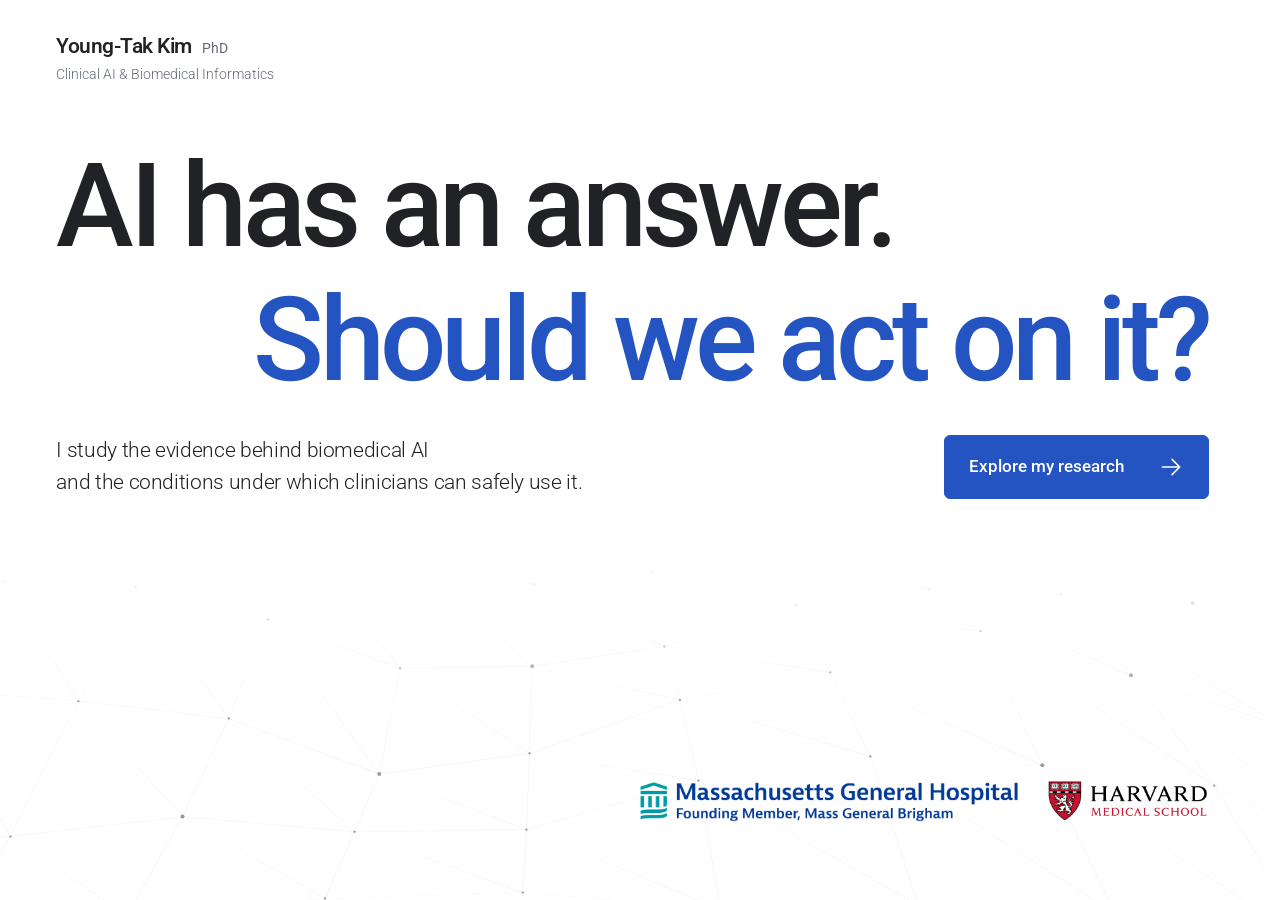
==== commit a93ec959: "Make research slides click-driven and open with clinical judgment" ====
--- a/index.html
+++ b/index.html
@@ -21,11 +21,11 @@
 <link href="navigation.css?v=glass-soft-20261113" rel="stylesheet"/>
 <link href="scroll-reveal.css?v=20261113" rel="stylesheet"/>
 <link href="research-motion.css?v=pinned-1" rel="stylesheet"/>
-<link href="story-stage.css?v=plates-2" rel="stylesheet"/>
+<link href="story-stage.css?v=slides-1" rel="stylesheet"/>
 <script defer="" src="network-hero.js?v=1"></script>
 <script defer="" src="app.js?v=mobile-glass-20261113"></script>
 <script defer="" src="scroll-reveal.js?v=20261125"></script>
-<script defer="" src="research-motion.js?v=plates-2"></script>
+<script defer="" src="research-motion.js?v=slides-1"></script>
 <script defer="" src="analytics.js?v=utm-20261113"></script>
 <script type="application/ld+json">{"@context":"https://schema.org","@type":"Person","name":"Young-Tak Kim","honorificSuffix":"PhD","jobTitle":"Research Fellow, Radiology","affiliation":[{"@type":"Organization","name":"Massachusetts General Hospital"},{"@type":"Organization","name":"Harvard Medical School"}],"sameAs":["https://orcid.org/0000-0003-3604-6580","https://www.linkedin.com/in/young-tak-kim/","https://scholar.google.co.kr/citations?user=4RyYKDAAAAAJ"],"knowsAbout":["Clinical AI safety","Human–AI decision-making","Biomedical informatics"],"url":"https://young-tak.github.io/"}</script>
 <link href="https://young-tak.github.io/" rel="canonical"/><meta content="https://young-tak.github.io/" property="og:url"/></head>
@@ -73,20 +73,20 @@
 <main id="main">
 <section aria-labelledby="research-title" class="intro" id="research">
 <div class="story-track" hidden>
-<div class="story-stage">
+<div class="story-stage" role="region" aria-roledescription="carousel" aria-label="Research story" tabindex="-1">
 <header class="story-header"><h2 class="story-title" id="research-story-title">Research overview</h2></header>
-<div class="story-layout"><div class="story-text">
+<div class="story-layout" id="research-slide" role="group" aria-roledescription="slide"><div class="story-text">
 <p class="story-kicker">My research question</p>
-<p class="story-line" data-scene="evidence" data-image-source="https://commons.wikimedia.org/wiki/File:Mammogram_showing_small_lesion.jpg" data-title="Research overview" data-kicker="My research question" data-caption="Teaching image from the US National Cancer Institute.">
+<p class="story-line" data-scene="evidence" data-title="Research overview" data-kicker="My research question" data-caption="The clinician reviews the patient record alongside the AI recommendation.">
 <strong class="story-key">What should determine <em>when and how</em> we trust AI in medicine?</strong>
-<span class="story-detail">A model can perform well on average and still miss a lesion. I study the evidence a clinician needs before acting on its advice.</span></p>
+<span class="story-detail">A model can perform well on average and still be wrong for an individual patient. I study the evidence clinicians need before acting on its advice.</span></p>
 <p class="story-line" data-scene="judgment" data-title="Research overview" data-kicker="Long-term goal" data-caption="Conceptual trajectories of clinical expertise after AI enters practice.">
 <strong class="story-key">What stays with the clinician <em>when the AI is switched off?</em></strong>
 <span class="story-detail">My goal is <b>safe AI for clinical practice</b> that helps clinicians recognize errors and strengthen their <b>independent clinical judgment</b> over time.</span></p>
 <p class="story-line" data-scene="reliability" data-title="Clinical AI safety" data-kicker="Current work" data-caption="Hatching marks cases that call for human review. Boundaries are illustrative.">
 <strong class="story-key">Where does a model become <em>reliable enough to act on?</em></strong>
 <span class="story-detail">I developed the <a href="https://doi.org/10.1038/s41746-026-02450-7">Safety-Aware Receiver Operating Characteristic (SA-ROC)</a> framework to distinguish rule-in, rule-out, and review zones. My next step is to test how those boundaries shift across patient cohorts.</span></p>
-<p class="story-line" data-scene="llm" data-image-source="https://commons.wikimedia.org/wiki/File:Mammogram_showing_small_lesion.jpg" data-title="Clinical AI safety" data-kicker="Next study" data-caption="Illustrative review using the same National Cancer Institute mammogram.">
+<p class="story-line" data-scene="llm" data-image-source="https://commons.wikimedia.org/wiki/File:Mammogram_showing_small_lesion.jpg" data-title="Clinical AI safety" data-kicker="Next study" data-caption="Illustrative review using a National Cancer Institute mammogram.">
 <strong class="story-key">A clinician and an AI can <em>agree on the same mistake.</em></strong>
 <span class="story-detail">Building on our <a href="#pub-01">mammography reader study</a>, I plan to test how large language models communicate uncertainty and whether independent review reveals errors clinicians and AI miss together.</span></p>
 <p class="story-line" data-scene="spectrum" data-title="Explainable biomedical AI" data-kicker="Current work" data-caption="Dashed guides connect selected peaks to their positions in the barcode. Schematic spectrum.">
@@ -103,27 +103,31 @@
 <span class="story-detail">I plan to match conditions in guidelines and studies against patient records. A missing result or conflicting finding should be visible before a clinician acts on a recommendation.</span></p>
 </div><figure class="story-art">
 <svg hidden="" class="story-scene" data-scene="evidence" xmlns="http://www.w3.org/2000/svg" viewBox="0 0 500 310" role="img" aria-labelledby="story-evidence-title story-evidence-desc" font-family="Roboto, Arial, sans-serif" stroke-linecap="round" stroke-linejoin="round">
-  <title id="story-evidence-title">A screening mammogram and a closer look at its marked finding</title>
-  <desc id="story-evidence-desc">The original arrow on a National Cancer Institute teaching mammogram points to a small lesion. Scrolling traces the marked area to an enlarged detail. Source: NCI Visuals Online, image 2553.</desc>
-  <defs>
-    <clipPath id="plate-evidence-detail"><rect x="266" y="44" width="222" height="170"/></clipPath>
-  </defs>
-  <rect x="8" y="10" width="215" height="265" fill="#101e30"/>
-  <image href="assets/research/nci-mammogram-2553.webp" x="20" y="12" width="190" height="262"/>
-  <rect x="18" y="37" width="32" height="35" fill="none" stroke="#81c9ff" stroke-width="2"/>
-  <path d="M50 45H177L207 71H266" fill="none" stroke="#94b8e9" stroke-width="1.4"/>
-  <path id="plate-evidence-guide" d="M50 45H177L207 71H266" fill="none" stroke="#3985fa" stroke-width="2.5" pathLength="1" data-draw="" data-from=".07" data-to=".56"/>
-  <circle r="3.4" fill="#2b71e5" data-follow="plate-evidence-guide" data-from=".07" data-to=".56"/>
-  <g clip-path="url(#plate-evidence-detail)">
-    <rect x="266" y="44" width="222" height="170" fill="#112039"/>
-    <g data-zoom-to="1.55" data-cx="298" data-cy="124" data-from=".23" data-to=".82">
-      <image href="assets/research/nci-mammogram-2553.webp" x="266" y="24" width="560" height="772"/>
-    </g>
-  </g>
-  <rect x="266" y="44" width="222" height="170" fill="none" stroke="#a6b8ca" stroke-width="1"/>
-  <text x="9" y="300" fill="#172e4a" font-size="18" font-weight="550">Screening mammogram</text>
-  <text x="266" y="243" fill="#175aca" font-size="19" font-weight="600">Enlarged finding</text>
-  <text x="266" y="267" fill="#52677c" font-size="15">Original arrow marks the lesion</text>
+  <title id="story-evidence-title">A clinician weighs an AI recommendation against the patient record</title>
+  <desc id="story-evidence-desc">A seated physician pauses with a hand at her chin. On her monitor, a recommendation is followed by the patient's history and findings for review.</desc>
+  <image href="assets/research/clinician-workstation.webp" x="17.5" y="0" width="465" height="310"/>
+  <g transform="matrix(1 -.045 -.04 1 262 80)">
+    <text x="0" y="15" font-size="15.5" font-weight="570" fill="#344860">AI recommendation</text>
+    <g data-appear="" data-from=".02" data-to=".30">
+      <rect x="0" y="26" width="188" height="32" rx="2" fill="#eef4ff"/>
+      <rect x="0" y="26" width="3" height="32" rx="1" fill="#2555b6"/>
+      <text x="11" y="47" font-size="16" font-weight="570" fill="#244a9a">Review suggested</text>
+    </g>
+    <path d="M3 65H190" fill="none" stroke="#d0dae8" stroke-width="1.1"/>
+    <g data-appear="" data-from=".30" data-to=".57">
+      <text x="0" y="88" font-size="16" font-weight="590" fill="#172f51">Patient record</text>
+    </g>
+    <g data-appear="" data-from=".46" data-to=".72">
+      <circle cx="5" cy="106" r="2.6" fill="#355fa8"/>
+      <text x="15" y="111" font-size="14.5" fill="#364e68">History</text>
+      <path d="M88 106H166" stroke="#a9bedb" stroke-width="2.4" pathLength="1" data-draw="" data-from=".46" data-to=".72"/>
+    </g>
+    <g data-appear="" data-from=".60" data-to=".93">
+      <circle cx="5" cy="128" r="2.6" fill="#355fa8"/>
+      <text x="15" y="133" font-size="14.5" fill="#364e68">Findings</text>
+      <path d="M88 128H147" stroke="#7394c2" stroke-width="2.4" pathLength="1" data-draw="" data-from=".60" data-to=".93"/>
+    </g>
+  </g>
 </svg>
 <svg hidden="" class="story-scene" data-scene="judgment" xmlns="http://www.w3.org/2000/svg" viewBox="0 0 500 310" role="img" aria-labelledby="story-judgment-title story-judgment-desc" font-family="Roboto, Arial, sans-serif" stroke-linecap="round" stroke-linejoin="round">
   <title id="story-judgment-title">Clinical expertise after AI introduction</title>
@@ -481,7 +485,14 @@
 <button class="story-step" type="button" data-scene="spectrum" title="From spectrum to barcode" aria-label="5 of 8. From spectrum to barcode"><span class="story-step-label" aria-hidden="true">Explainable AI</span><span class="story-step-fill" aria-hidden="true"></span></button>
 <button class="story-step" type="button" data-scene="experiment" title="Testing a spectral explanation" aria-label="6 of 8. Testing a spectral explanation"><span class="story-step-fill" aria-hidden="true"></span></button>
 <button class="story-step" type="button" data-scene="sources" title="Tracing a finding to its source" aria-label="7 of 8. Tracing a finding to its source"><span class="story-step-label" aria-hidden="true">Knowledge graphs</span><span class="story-step-fill" aria-hidden="true"></span></button>
-<button class="story-step" type="button" data-scene="patient" title="Does the evidence apply?" aria-label="8 of 8. Does the evidence apply?"><span class="story-step-fill" aria-hidden="true"></span></button></div><span class="story-count" aria-hidden="true">01 / 08</span><span class="story-scroll" aria-hidden="true">Scroll</span><button class="story-mode" type="button">Read full profile</button></div>
+<button class="story-step" type="button" data-scene="patient" title="Does the evidence apply?" aria-label="8 of 8. Does the evidence apply?"><span class="story-step-fill" aria-hidden="true"></span></button></div>
+<span class="story-count" aria-hidden="true">01 / 08</span>
+<div class="story-controls" role="group" aria-label="Slide navigation">
+<button type="button" class="story-prev" aria-controls="research-slide" disabled><svg aria-hidden="true" width="16" height="16" viewBox="0 0 24 24" fill="none" stroke="currentColor" stroke-width="1.7" stroke-linecap="round" stroke-linejoin="round"><path d="M20 12H4m7-7-7 7 7 7"/></svg><span>Previous</span></button>
+<button type="button" class="story-next" aria-controls="research-slide"><span>Next</span><svg aria-hidden="true" width="16" height="16" viewBox="0 0 24 24" fill="none" stroke="currentColor" stroke-width="1.7" stroke-linecap="round" stroke-linejoin="round"><path d="M4 12h16m-7-7 7 7-7 7"/></svg></button>
+</div>
+<button class="story-mode" type="button">Read full profile</button>
+<span class="sr-only story-announcement" role="status" aria-atomic="true"></span></div>
 </div></div>
 <div class="research-original">
 <button hidden class="story-return" type="button">Back to research story</button>
--- a/story-stage.css
+++ b/story-stage.css
@@ -1,70 +1,38 @@
-/* A single native scroll track holds the research spread in place. */
+/* The research slides share a canvas in normal document flow. */
 #research {
-  --story-inset: 0px;
-  --story-height: calc(100vh - var(--story-inset));
   --story-ink: #13283c;
-  --story-blue: #244fba;
-  --story-rule: #cbd4df;
-}
-
-@supports (height: 100svh) {
-  #research { --story-height: calc(100svh - var(--story-inset)); }
-}
-
+  --story-blue: #234db3;
+  --story-muted: #506377;
+  --story-rule: #cbd5df;
+}
 .story-track { display: none; }
-
 #research.story-enhanced { padding-top: 0; animation: none; }
-
-#research.story-enhanced > .story-track {
-  display: block;
-  height: calc(var(--story-height) + var(--story-travel, 0px));
-}
-
+#research.story-enhanced > .story-track { display: block; }
 #research.story-enhanced > .research-original { display: none; }
 
-/* The scholarly profile has a narrow prose column. Only the illustrated spread
-   borrows the empty space alongside it. The sidebar keeps its own footprint. */
-@media (min-width: 961px) {
-  #research.story-enhanced > .story-track {
-    margin-left: -26px;
-    margin-right: calc(-1 * clamp(6px, calc((100vw - 1130px) / 2), 100px));
-  }
-}
-
-@media (min-width: 1131px) {
-  #research.story-enhanced > .story-track { margin-left: -48px; }
-}
-
 .story-stage {
-  position: sticky;
-  top: var(--story-inset);
-  display: grid;
-  grid-template-rows: auto minmax(min-content, auto) auto;
-  align-content: center;
-  height: var(--story-height);
-  row-gap: clamp(24px, 5vh, 48px);
-  padding-block: clamp(22px, 4vh, 48px) clamp(34px, 8vh, 92px);
-  background: #fff;
+  display: grid;
+  align-content: start;
+  min-width: 0;
+  overflow-anchor: none;
 }
 
 .story-header {
   display: flex;
   align-items: center;
-  gap: clamp(15px, 2.1vw, 34px);
-  min-width: 0;
+  gap: clamp(16px, 2vw, 30px);
+  margin: 0 0 clamp(26px, 2.6vw, 40px);
 }
 
 .story-header::after {
+  content: "";
   flex: 1;
-  min-width: 20px;
+  min-width: 16px;
   height: 1px;
   background: var(--story-rule);
-  content: "";
 }
 
 .story-header .story-title {
-  flex: none;
-  max-width: 94%;
   margin: 0;
   color: var(--story-ink);
   font-size: clamp(24px, 2.25vw, 34px);
@@ -77,361 +45,287 @@
 .story-layout {
   display: grid;
   grid-template-columns: minmax(0, .83fr) minmax(0, 1.17fr);
+  gap: clamp(22px, 2.8vw, 40px);
   align-items: start;
-  column-gap: clamp(22px, 2.8vw, 40px);
-  min-height: clamp(275px, 40vh, 410px);
-  min-width: 0;
-}
-
+}
 .story-text {
+  display: grid;
+  grid-template-rows: auto auto;
+  align-content: start;
   align-self: start;
   min-width: 0;
   overflow-wrap: break-word;
 }
-
 .story-kicker {
-  margin: 0 0 clamp(10px, 1.8vh, 18px);
+  grid-area: 1 / 1;
+  margin: 0 0 12px;
   color: #465d71;
   font-size: 13px;
   font-weight: 530;
   line-height: 1.3;
   letter-spacing: .015em;
 }
-
-.story-text .story-line { display: none; margin: 0; }
-
-.story-text .story-line.is-current { display: block; }
-
+/* Sharing one grid cell keeps every slide aligned to the tallest paragraph. */
+.story-text .story-line {
+  grid-area: 2 / 1;
+  align-self: start;
+  visibility: hidden;
+  pointer-events: none;
+  margin: 0;
+}
+.story-text .story-line.is-current { visibility: visible; pointer-events: auto; }
 .story-key {
   display: block;
   margin: 0;
-  color: var(--story-blue);
+  color: var(--story-ink);
   font-size: clamp(30px, 2.6vw, 42px);
   font-weight: 510;
   letter-spacing: -.041em;
   line-height: 1.12;
   text-wrap: balance;
 }
-
-.story-key:has(em) { color: var(--story-ink); }
-
 .story-key em {
-  padding-bottom: .015em;
   color: var(--story-blue);
   font-style: normal;
-  background: linear-gradient(transparent 75%, #e7efff 75%, #e7efff 97%, transparent 97%);
+  background: linear-gradient(transparent 77%, #e7efff 77%, #e7efff 97%, transparent 97%);
   -webkit-box-decoration-break: clone;
   box-decoration-break: clone;
 }
-
 .story-detail {
   display: block;
   max-width: 39ch;
-  margin-top: clamp(15px, 2.25vh, 25px);
+  margin-top: clamp(14px, 1.6vw, 23px);
   color: #405063;
   font-size: clamp(16px, 1.19vw, 19px);
+  font-weight: 400;
   line-height: 1.56;
-  font-weight: 400;
   letter-spacing: -.008em;
   text-wrap: pretty;
 }
-
-.story-line[data-scene="judgment"] .story-detail b {
-  color: var(--story-blue);
-  font-weight: 610;
-}
-
-.story-line a,
-.story-mode,
-.story-return {
+.story-line[data-scene="judgment"] .story-detail b { color: var(--story-blue); font-weight: 610; }
+.story-line a, .story-caption a, .story-mode, .story-return {
   color: var(--story-blue);
   text-decoration: underline;
+  text-decoration-color: #a6b9d9;
   text-decoration-thickness: 1px;
-  text-decoration-color: #a6b9d9;
   text-underline-offset: .19em;
 }
-
-.story-line :is(a:hover, a:focus-visible),
-.story-mode:is(:hover, :focus-visible),
-.story-return:is(:hover, :focus-visible) { text-decoration-color: currentColor; }
-
-.story-art {
-  width: 100%;
-  min-width: 0;
-  margin: 0;
-}
-
+.story-line a:hover, .story-caption a:hover, .story-mode:hover, .story-return:hover { text-decoration-color: currentColor; }
+
+.story-art { min-width: 0; margin: 0; }
 .story-scene {
   display: block;
   width: 100%;
   height: auto;
   aspect-ratio: 500 / 310;
 }
-
 .story-caption {
+  min-height: 3em;
+  margin: 9px 0 0;
+  padding-left: 24px;
   position: relative;
-  min-height: 3em;
-  margin: clamp(7px, 1.4vh, 16px) 0 0;
-  padding-inline-start: 25px;
-  color: #526479;
+  color: var(--story-muted);
   font-size: 13px;
   line-height: 1.48;
   font-weight: 400;
   text-wrap: pretty;
 }
-
 .story-caption::before {
+  content: "";
   position: absolute;
   left: 0;
   top: .68em;
-  width: 16px;
+  width: 15px;
   height: 1px;
-  background: #6884aa;
-  content: "";
+  background: #8296ac;
 }
 
 .story-footer {
   display: grid;
-  grid-template-columns: minmax(0, 235px) auto 1fr auto;
+  grid-template-columns: minmax(120px, 1fr) auto auto auto;
+  grid-template-areas: "steps count mode controls";
   align-items: center;
-  gap: clamp(9px, 1.4vw, 20px);
+  column-gap: clamp(12px, 1.4vw, 22px);
+  margin-top: clamp(22px, 2.6vw, 38px);
+  padding-top: 13px;
   border-top: 1px solid var(--story-rule);
-  padding-top: 7px;
-}
-
+}
 .story-steps {
+  grid-area: steps;
   display: grid;
   grid-template-columns: repeat(8, minmax(0, 1fr));
   min-width: 0;
-}
-
+  max-width: 400px;
+}
 .story-step {
   position: relative;
   height: 44px;
   padding: 0;
-  border: none;
+  border: 0;
   border-radius: 0;
   background: none;
+  color: var(--story-muted);
   cursor: pointer;
 }
-
-.story-step::before,
-.story-step-fill {
+.story-step::before, .story-step-fill {
   position: absolute;
-  inset: calc(50% - 2px) 1px auto;
+  inset: calc(50% - 1px) 2px auto;
   height: 3px;
-  border-radius: 1px;
-}
-
-.story-step:nth-child(odd):not(:first-child)::before,
-.story-step:nth-child(odd):not(:first-child) .story-step-fill { left: 5px; }
-
-.story-step::before { background: #d3dce5; content: ""; }
-.story-step:has(~ [aria-current="step"])::before { background: #92a5bf; }
-.story-step[aria-current="step"]::before { background: #99b7f0; }
-
-.story-step-fill {
-  display: none;
-  background: var(--story-blue);
-  transform-origin: left center;
-  pointer-events: none;
-}
-
-.story-step[aria-current="step"] .story-step-fill {
-  display: block;
-  transform: scaleX(clamp(.085, var(--step-progress, 1), 1));
-}
-
-.story-step:is(:hover, :focus-visible)::before { background: #4e71ba; }
-.story-step:focus-visible { outline: 2px solid var(--story-blue); outline-offset: -3px; }
-
+  border-radius: 2px;
+}
+.story-step::before { content: ""; background: #d2dce6; }
+.story-step:nth-child(odd):not(:first-child)::before, .story-step:nth-child(odd):not(:first-child) .story-step-fill { left: 6px; }
+.story-step-fill { opacity: 0; background: var(--story-blue); pointer-events: none; }
+.story-step[aria-current="step"] .story-step-fill { opacity: 1; }
+.story-step:focus-visible, .story-controls button:focus-visible {
+  outline: 2px solid var(--story-blue);
+  outline-offset: 3px;
+}
+.story-step:focus-visible { outline-offset: -2px; }
 .story-step-label { display: none; }
-
-@media (min-width: 961px) {
-  .story-footer { grid-template-columns: minmax(260px, 370px) auto 1fr auto; }
-
-  .story-step-label {
-    position: absolute;
-    top: 6px;
-    left: 1px;
-    display: block;
-    width: calc(200% - 5px);
-    color: #536477;
-    font-size: clamp(10px, .85vw, 12px);
-    font-weight: 450;
-    text-align: left;
-    white-space: nowrap;
-    pointer-events: none;
-  }
-
-  .story-step:is([aria-current="step"], :has(+ [aria-current="step"])) .story-step-label {
-    color: var(--story-blue);
-    font-weight: 600;
-  }
-
-  .story-step::before, .story-step-fill { top: 30px; }
-  .story-step:nth-child(odd):not(:first-child) .story-step-label { left: 5px; }
-}
-
-.story-count, .story-scroll {
-  color: #536477;
-  font-size: 13px;
+.story-count {
+  grid-area: count;
+  color: var(--story-muted);
+  font-size: 12px;
   line-height: 1.4;
-  font-weight: 450;
+  font-weight: 500;
+  font-variant-numeric: tabular-nums;
   white-space: nowrap;
 }
-
-.story-count { font-variant-numeric: tabular-nums; }
-
-.story-scroll { display: flex; align-items: center; gap: 7px; }
-.story-scroll::before {
-  content: "";
-  width: 11px;
-  height: 15px;
-  background: currentColor;
-  clip-path: polygon(43% 0, 57% 0, 57% 78%, 90% 49%, 100% 58%, 50% 100%, 0 58%, 10% 49%, 43% 78%);
-}
-
 .story-mode, .story-return {
-  justify-self: end;
   width: fit-content;
   min-height: 44px;
   margin: 0;
   padding: 0;
   border: 0;
   background: none;
-  font-size: 14px;
+  font-size: 13px;
+  font-weight: 510;
   line-height: 1.4;
-  font-weight: 510;
   cursor: pointer;
 }
-
-@media (min-width: 681px) and (max-width: 1130px) and (min-height: 675px) {
-  .story-layout { min-height: 350px; }
+.story-mode { grid-area: mode; justify-self: center; }
+.story-controls {
+  grid-area: controls;
+  display: flex;
+  align-items: center;
+  justify-content: flex-end;
+  gap: 7px;
+}
+.story-controls button {
+  display: inline-flex;
+  align-items: center;
+  justify-content: center;
+  gap: 7px;
+  min-height: 42px;
+  min-width: 44px;
+  padding: 0 13px;
+  border: 1px solid #c5d2e3;
+  border-radius: 7px;
+  background: white;
+  color: var(--story-blue);
+  font: inherit;
+  font-size: 13px;
+  font-weight: 545;
+  line-height: 1.2;
+  white-space: nowrap;
+  cursor: pointer;
+}
+.story-controls svg { width: 16px; height: 16px; flex: none; }
+.story-controls .story-next {
+  min-width: 121px;
+  border-color: var(--story-blue);
+  background: var(--story-blue);
+  color: white;
+}
+.story-controls button:is(:disabled, [aria-disabled="true"]) {
+  border-color: #dce3eb;
+  background: #fff;
+  color: #68798a;
+  cursor: default;
+}
+@media (hover: hover) {
+  .story-step:hover::before { background: #7898bd; }
+  .story-prev:not(:disabled, [aria-disabled="true"]):hover { border-color: #97aac1; background: #f5f8ff; }
+  .story-next:not(:disabled, [aria-disabled="true"]):hover { border-color: #1b409a; background: #1b409a; }
+}
+@media (prefers-reduced-motion: no-preference) {
+  .story-controls button { transition: background-color 160ms ease, border-color 160ms ease; }
+  .story-step-fill { transition: opacity 180ms ease; }
+}
+
+@media (min-width: 961px) {
+  /* Both fragment entry and the profile's opening view rest at the same baseline. */
+  #research { scroll-margin-block-start: 160px; }
+  #research.story-enhanced > .story-track {
+    margin-left: -26px;
+    margin-right: calc(-1 * clamp(6px, calc((100vw - 1130px) / 2), 100px));
+  }
+  .story-stage { padding-block-start: var(--story-photo-offset, 77px); }
+}
+@media (min-width: 1131px) {
+  #research.story-enhanced > .story-track { margin-left: -48px; }
+}
+@media (min-width: 1180px) {
+  .story-step-label {
+    display: block;
+    position: absolute;
+    top: 6px;
+    left: 2px;
+    width: calc(200% - 5px);
+    font-size: 11px;
+    font-weight: 480;
+    line-height: 1.4;
+    text-align: left;
+    white-space: nowrap;
+    pointer-events: none;
+  }
+  .story-step:nth-child(odd):not(:first-child) .story-step-label { left: 6px; }
+  .story-step:is([aria-current="step"], :has(+ [aria-current="step"])) .story-step-label { color: var(--story-blue); font-weight: 620; }
+  .story-step::before, .story-step-fill { top: 29px; }
 }
 
 @media (max-width: 960px) {
-  .has-mobile-nav #research {
-    --story-inset: calc(var(--mobile-nav-height, 104px) + env(safe-area-inset-top, 0px) + 16px);
+  .story-stage { padding-top: 16px; }
+  .story-key { font-size: clamp(28px, 3.85vw, 35px); }
+}
+@media (max-width: 680px) {
+  .story-stage { padding-top: 12px; }
+  .story-header { gap: 12px; margin-bottom: 21px; }
+  .story-header .story-title { font-size: clamp(20px, 5.45vw, 27px); letter-spacing: -.034em; }
+  .story-layout { grid-template-columns: minmax(0, 1fr); gap: 19px; }
+  .story-kicker { margin-bottom: 7px; font-size: 12px; }
+  .story-key { max-width: 25ch; font-size: clamp(25px, 7vw, 34px); }
+  .story-detail { max-width: 50ch; margin-top: 10px; font-size: clamp(15px, 4.15vw, 18px); line-height: 1.45; }
+  .story-art { width: min(100%, 470px); justify-self: center; }
+  .story-caption { margin-top: 6px; font-size: 12px; min-height: 2.9em; line-height: 1.42; }
+  .story-footer {
+    grid-template-columns: repeat(2, minmax(0, 1fr)) auto;
+    grid-template-areas: "steps steps count" "mode controls controls";
+    column-gap: 10px;
+    row-gap: 2px;
+    margin-top: 16px;
+    padding-top: 3px;
   }
-
-  .story-stage {
-    row-gap: clamp(12px, 2.6vh, 25px);
-    padding-block: clamp(16px, 4.5vh, 44px) max(10px, env(safe-area-inset-bottom, 0px));
-  }
-
-  .story-key { font-size: clamp(28px, 3.85vw, 35px); }
-}
-
-@media (max-width: 680px) {
-  .story-stage {
-    grid-template-rows: auto minmax(min-content, 1fr) auto;
-    align-content: normal;
-    row-gap: clamp(8px, 2vh, 22px);
-    padding-block: clamp(8px, 1.6vh, 20px) max(6px, env(safe-area-inset-bottom, 0px));
-  }
-
-  .story-header { gap: 12px; }
-
-  .story-header .story-title {
-    max-width: calc(100% - 26px);
-    font-size: clamp(20px, 5.45vw, 27px);
-    letter-spacing: -.034em;
-  }
-
-  .story-layout {
-    grid-template-columns: minmax(0, 1fr);
-    grid-template-rows: auto minmax(min-content, 1fr);
-    align-content: start;
-    row-gap: clamp(10px, 2.2vh, 22px);
-    min-height: 0;
-  }
-
-  .story-kicker { margin-bottom: 6px; font-size: 12px; }
-
-  .story-key {
-    max-width: 25ch;
-    font-size: clamp(26px, 7.4vw, 35px);
-    line-height: 1.12;
-    letter-spacing: -.037em;
-  }
-
-  .story-detail {
-    max-width: 50ch;
-    margin-top: 8px;
-    font-size: clamp(15px, 4.15vw, 18px);
-    line-height: 1.43;
-  }
-
-  .story-art {
-    align-self: center;
-    justify-self: center;
-    width: min(100%, 470px);
-  }
-
-  .story-scene { max-height: clamp(145px, 32svh, 290px); }
-
-  .story-caption {
-    min-height: 0;
-    margin-top: 5px;
-    font-size: 12px;
-    line-height: 1.36;
-  }
-
-  .story-footer {
-    grid-template-columns: minmax(0,1fr) auto auto auto;
-    gap: 8px;
-    padding-top: 0;
-  }
-
-  .story-count { font-size: 12px; }
-  .story-scroll { gap: 0; font-size: 0; }
-  .story-scroll::before { width: 9px; height: 12px; }
-  .story-mode { font-size: 12px; }
-}
-
-@media (max-width: 680px) and (min-height: 740px) {
-  .story-layout {
-    align-self: start;
-    grid-template-rows: auto auto;
-    row-gap: clamp(12px, 2.4vh, 22px);
-  }
-
-  .story-text { min-block-size: var(--story-text-reserve, 0px); }
-}
-
+  .story-step { height: 36px; }
+  .story-mode { justify-self: start; }
+  .story-controls button { min-height: 44px; }
+}
+@media (max-width: 410px) {
+  .story-controls .story-prev { gap: 0; padding-inline: 0; font-size: 0; }
+}
 @media (max-width: 680px) and (max-height: 720px) {
-  .story-stage { row-gap: 8px; padding-block-start: 6px; }
-  .story-layout { grid-template-rows: minmax(min-content, 1fr) auto; row-gap: 6px; }
-  .story-art { align-self: end; }
-  .story-caption { min-height: 2.72em; }
-  .story-key { font-size: clamp(24px, 6.7vw, 28px); }
-  .story-detail { margin-top: 7px; line-height: 1.38; }
-  .story-scene { max-height: clamp(142px, calc(100svh - 445px), 215px); }
-}
-
-@media (max-width: 680px) and (max-height: 620px) {
-  .story-focused .story-stage { row-gap: 5px; }
-  .story-focused .story-key { font-size: 23px; line-height: 1.09; }
-  .story-focused .story-detail { margin-top: 5px; font-size: 15px; line-height: 1.34; }
-  .story-focused .story-kicker { margin-bottom: 3px; }
-  .story-focused .story-scene { max-height: 128px; }
-  .story-focused .story-caption { margin-top: 3px; }
-}
-
-@media (max-width: 350px) {
-  .story-kicker { font-size: 11px; }
-  .story-footer { gap: 5px; }
-  .story-count { font-size: 11px; }
-  .story-mode { font-size: 11px; }
-}
-
-@media (prefers-reduced-motion: reduce) {
-  .story-step-fill { transition: none; }
-}
-
+  .story-stage { padding-top: 6px; }
+  .story-header { margin-bottom: 12px; }
+  .story-layout { gap: 11px; }
+  .story-key { font-size: clamp(24px, 6.5vw, 29px); }
+  .story-detail { margin-top: 7px; font-size: 15px; line-height: 1.38; }
+  .story-art { width: min(100%, 282px); }
+  .story-caption { margin-top: 4px; }
+  .story-footer { margin-top: 7px; row-gap: 0; padding-top: 0; }
+  .story-step { height: 28px; }
+}
 @media print {
-  #research > .story-track,
-  #research .story-return { display: none !important; }
+  #research > .story-track, #research .story-return { display: none !important; }
   #research > .research-original { display: block !important; }
 }
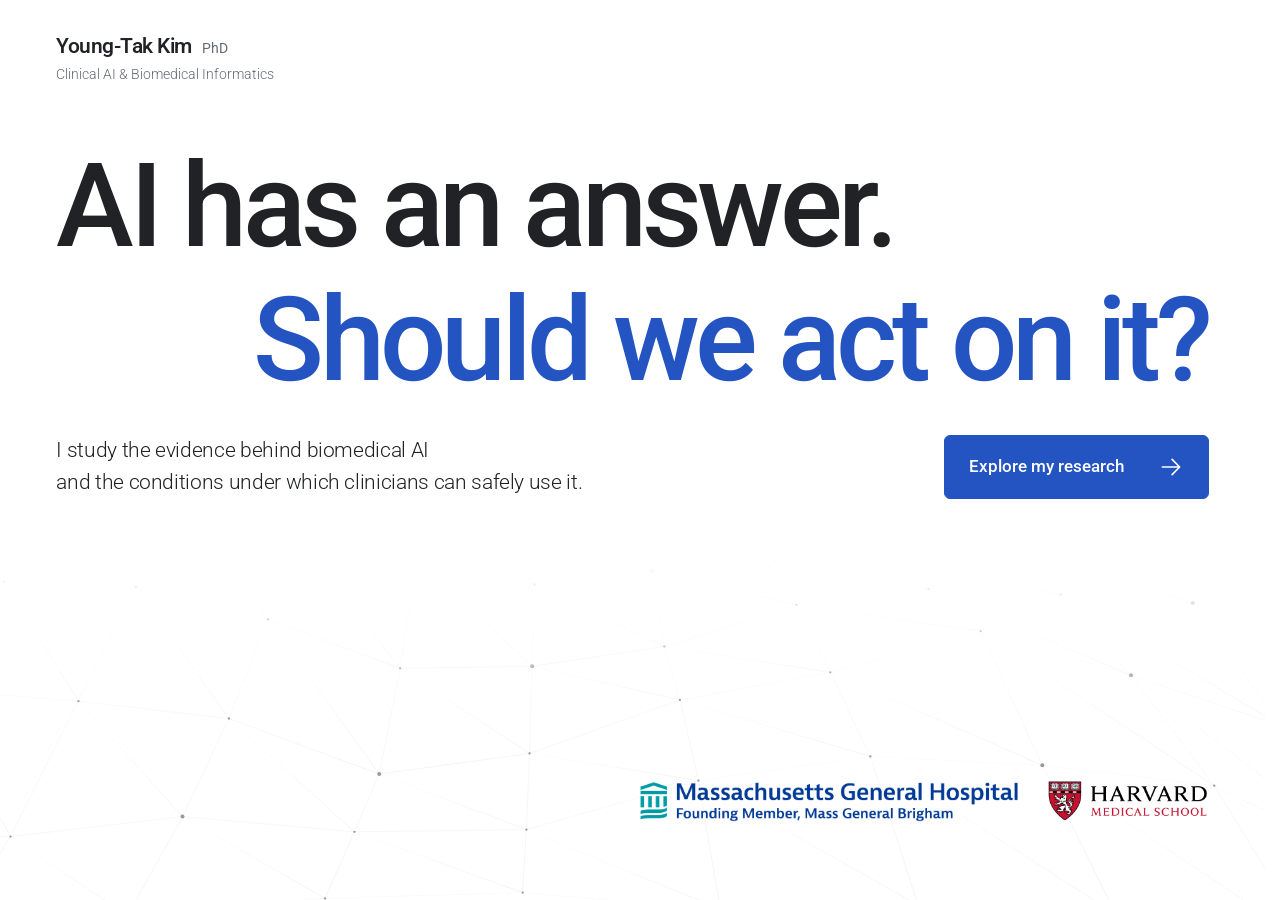
==== commit 5d0aa962: "Give the research story its own page with a quieter reading experience" ====
--- a/index.html
+++ b/index.html
@@ -20,13 +20,11 @@
 <link href="entrance.css?v=mobile-fit-20261112" rel="stylesheet"/>
 <link href="navigation.css?v=glass-soft-20261113" rel="stylesheet"/>
 <link href="scroll-reveal.css?v=20261113" rel="stylesheet"/>
-<link href="research-motion.css?v=pinned-1" rel="stylesheet"/>
-<link href="story-stage.css?v=slides-1" rel="stylesheet"/>
+<link href="research-motion.css?v=full-1" rel="stylesheet"/>
 <script defer="" src="network-hero.js?v=1"></script>
 <script defer="" src="app.js?v=mobile-glass-20261113"></script>
 <script defer="" src="scroll-reveal.js?v=20261125"></script>
-<script defer="" src="research-motion.js?v=slides-1"></script>
-<script defer="" src="analytics.js?v=utm-20261113"></script>
+<script defer="" src="analytics.js?v=story-1"></script>
 <script type="application/ld+json">{"@context":"https://schema.org","@type":"Person","name":"Young-Tak Kim","honorificSuffix":"PhD","jobTitle":"Research Fellow, Radiology","affiliation":[{"@type":"Organization","name":"Massachusetts General Hospital"},{"@type":"Organization","name":"Harvard Medical School"}],"sameAs":["https://orcid.org/0000-0003-3604-6580","https://www.linkedin.com/in/young-tak-kim/","https://scholar.google.co.kr/citations?user=4RyYKDAAAAAJ"],"knowsAbout":["Clinical AI safety","Human–AI decision-making","Biomedical informatics"],"url":"https://young-tak.github.io/"}</script>
 <link href="https://young-tak.github.io/" rel="canonical"/><meta content="https://young-tak.github.io/" property="og:url"/></head>
 <body>
@@ -39,7 +37,7 @@
 <div class="landing-main">
 <h1 class="landing-title" id="landing-title"><span class="landing-line"><span class="landing-phrase">AI has</span> <span class="landing-phrase">an answer.</span></span>
 <span class="landing-line landing-question"><span class="landing-phrase">Should we</span> <span class="landing-phrase">act on it?</span></span></h1>
-<div class="landing-invitation"><p>I study the evidence behind biomedical AI <span class="landing-description-clause">and the conditions under which clinicians can safely use it.</span></p><a class="landing-enter" href="#top"><span>Explore my research</span><svg aria-hidden="true" width="26" height="26" viewBox="0 0 24 24" fill="none" stroke="currentColor" stroke-width="1.5" stroke-linecap="round" stroke-linejoin="round"><path d="M4 12h16m-7-7 7 7-7 7"/></svg></a></div>
+<div class="landing-invitation"><p>I study the evidence behind biomedical AI <span class="landing-description-clause">and the conditions under which clinicians can safely use it.</span></p><a class="landing-enter" href="research/"><span>Explore my research</span><svg aria-hidden="true" width="26" height="26" viewBox="0 0 24 24" fill="none" stroke="currentColor" stroke-width="1.5" stroke-linecap="round" stroke-linejoin="round"><path d="M4 12h16m-7-7 7 7-7 7"/></svg></a></div>
 <div class="landing-visual-row">
 <button class="ocean-toggle" type="button" aria-label="Pause network animation" title="Pause network animation" hidden><svg class="ocean-pause-icon" aria-hidden="true" width="16" height="16" viewBox="0 0 24 24" fill="none" stroke="currentColor" stroke-width="1.5" stroke-linecap="round"><path d="M8 5v14M16 5v14"/></svg><svg class="ocean-play-icon" aria-hidden="true" width="16" height="16" viewBox="0 0 24 24" fill="none" stroke="currentColor" stroke-width="1.5" stroke-linejoin="round"><path d="m9 5 10 7-10 7Z"/></svg></button>
 <div class="landing-affiliations" aria-label="Research affiliations">
@@ -72,436 +70,14 @@
 </aside>
 <main id="main">
 <section aria-labelledby="research-title" class="intro" id="research">
-<div class="story-track" hidden>
-<div class="story-stage" role="region" aria-roledescription="carousel" aria-label="Research story" tabindex="-1">
-<header class="story-header"><h2 class="story-title" id="research-story-title">Research overview</h2></header>
-<div class="story-layout" id="research-slide" role="group" aria-roledescription="slide"><div class="story-text">
-<p class="story-kicker">My research question</p>
-<p class="story-line" data-scene="evidence" data-title="Research overview" data-kicker="My research question" data-caption="The clinician reviews the patient record alongside the AI recommendation.">
-<strong class="story-key">What should determine <em>when and how</em> we trust AI in medicine?</strong>
-<span class="story-detail">A model can perform well on average and still be wrong for an individual patient. I study the evidence clinicians need before acting on its advice.</span></p>
-<p class="story-line" data-scene="judgment" data-title="Research overview" data-kicker="Long-term goal" data-caption="Conceptual trajectories of clinical expertise after AI enters practice.">
-<strong class="story-key">What stays with the clinician <em>when the AI is switched off?</em></strong>
-<span class="story-detail">My goal is <b>safe AI for clinical practice</b> that helps clinicians recognize errors and strengthen their <b>independent clinical judgment</b> over time.</span></p>
-<p class="story-line" data-scene="reliability" data-title="Clinical AI safety" data-kicker="Current work" data-caption="Hatching marks cases that call for human review. Boundaries are illustrative.">
-<strong class="story-key">Where does a model become <em>reliable enough to act on?</em></strong>
-<span class="story-detail">I developed the <a href="https://doi.org/10.1038/s41746-026-02450-7">Safety-Aware Receiver Operating Characteristic (SA-ROC)</a> framework to distinguish rule-in, rule-out, and review zones. My next step is to test how those boundaries shift across patient cohorts.</span></p>
-<p class="story-line" data-scene="llm" data-image-source="https://commons.wikimedia.org/wiki/File:Mammogram_showing_small_lesion.jpg" data-title="Clinical AI safety" data-kicker="Next study" data-caption="Illustrative review using a National Cancer Institute mammogram.">
-<strong class="story-key">A clinician and an AI can <em>agree on the same mistake.</em></strong>
-<span class="story-detail">Building on our <a href="#pub-01">mammography reader study</a>, I plan to test how large language models communicate uncertainty and whether independent review reveals errors clinicians and AI miss together.</span></p>
-<p class="story-line" data-scene="spectrum" data-title="Explainable biomedical AI" data-kicker="Current work" data-caption="Dashed guides connect selected peaks to their positions in the barcode. Schematic spectrum.">
-<strong class="story-key">Which Raman peaks <em>distinguish species?</em></strong>
-<span class="story-detail">In our <a href="https://doi.org/10.1021/acsnano.6c00119"><cite>ACS Nano</cite> study</a>, we traced bacterial classifications to features in the spectrum and organized those features into a barcode.</span></p>
-<p class="story-line" data-scene="experiment" data-title="Explainable biomedical AI" data-kicker="Next experiment" data-caption="The shaded band marks the region to measure in a new sample.">
-<strong class="story-key">Can a spectral signature predict <em>what a new sample will show?</em></strong>
-<span class="story-detail">I’m studying whether Raman spectra distinguish finer molecular differences, including DNA variants. An explanation should tell us which band to measure in an independent sample.</span></p>
-<p class="story-line" data-scene="sources" data-title="Biomedical knowledge graphs" data-kicker="Current work" data-caption="A reported microbe–disease association can be traced to a passage in its source article.">
-<strong class="story-key">Where did this <em>microbe–disease link</em> come from?</strong>
-<span class="story-detail">I co-developed <a href="https://minervabio.org/">MINERVA</a>, a <a href="https://doi.org/10.1093/bib/bbaf472" aria-label="MINERVA paper in Briefings in Bioinformatics">large-scale microbiome knowledge graph</a>. Researchers can follow an association back to the passage where the authors reported it.</span></p>
-<p class="story-line" data-scene="patient" data-title="Biomedical knowledge graphs" data-kicker="Research direction" data-caption="In this example, a missing kidney function result leaves one condition unresolved.">
-<strong class="story-key">Does the published evidence <em>apply to this patient?</em></strong>
-<span class="story-detail">I plan to match conditions in guidelines and studies against patient records. A missing result or conflicting finding should be visible before a clinician acts on a recommendation.</span></p>
-</div><figure class="story-art">
-<svg hidden="" class="story-scene" data-scene="evidence" xmlns="http://www.w3.org/2000/svg" viewBox="0 0 500 310" role="img" aria-labelledby="story-evidence-title story-evidence-desc" font-family="Roboto, Arial, sans-serif" stroke-linecap="round" stroke-linejoin="round">
-  <title id="story-evidence-title">A clinician weighs an AI recommendation against the patient record</title>
-  <desc id="story-evidence-desc">A seated physician pauses with a hand at her chin. On her monitor, a recommendation is followed by the patient's history and findings for review.</desc>
-  <image href="assets/research/clinician-workstation.webp" x="17.5" y="0" width="465" height="310"/>
-  <g transform="matrix(1 -.045 -.04 1 262 80)">
-    <text x="0" y="15" font-size="15.5" font-weight="570" fill="#344860">AI recommendation</text>
-    <g data-appear="" data-from=".02" data-to=".30">
-      <rect x="0" y="26" width="188" height="32" rx="2" fill="#eef4ff"/>
-      <rect x="0" y="26" width="3" height="32" rx="1" fill="#2555b6"/>
-      <text x="11" y="47" font-size="16" font-weight="570" fill="#244a9a">Review suggested</text>
-    </g>
-    <path d="M3 65H190" fill="none" stroke="#d0dae8" stroke-width="1.1"/>
-    <g data-appear="" data-from=".30" data-to=".57">
-      <text x="0" y="88" font-size="16" font-weight="590" fill="#172f51">Patient record</text>
-    </g>
-    <g data-appear="" data-from=".46" data-to=".72">
-      <circle cx="5" cy="106" r="2.6" fill="#355fa8"/>
-      <text x="15" y="111" font-size="14.5" fill="#364e68">History</text>
-      <path d="M88 106H166" stroke="#a9bedb" stroke-width="2.4" pathLength="1" data-draw="" data-from=".46" data-to=".72"/>
-    </g>
-    <g data-appear="" data-from=".60" data-to=".93">
-      <circle cx="5" cy="128" r="2.6" fill="#355fa8"/>
-      <text x="15" y="133" font-size="14.5" fill="#364e68">Findings</text>
-      <path d="M88 128H147" stroke="#7394c2" stroke-width="2.4" pathLength="1" data-draw="" data-from=".60" data-to=".93"/>
-    </g>
-  </g>
-</svg>
-<svg hidden="" class="story-scene" data-scene="judgment" xmlns="http://www.w3.org/2000/svg" viewBox="0 0 500 310" role="img" aria-labelledby="story-judgment-title story-judgment-desc" font-family="Roboto, Arial, sans-serif" stroke-linecap="round" stroke-linejoin="round">
-  <title id="story-judgment-title">Clinical expertise after AI introduction</title>
-  <desc id="story-judgment-desc">A conceptual branching trajectory. The rising path represents continued growth in clinical judgment. A dashed falling path represents deskilling.</desc>
-  <defs>
-  <mask id="plate-judgment-dash" maskUnits="userSpaceOnUse" x="0" y="0" width="500" height="310"><path d="M179 151C257 139 336 179 467 210" fill="none" stroke="#fff" stroke-width="12" data-draw="" data-from="0.38" data-to="0.9" pathLength="1"/></mask>
-  </defs>
-  <text x="17" y="28" fill="#152f50" text-anchor="start" font-size="19" font-weight="600">Clinical expertise</text>
-  <path d="M40 78H473" fill="none" stroke="#dce6f1" stroke-width="1"/>
-  <path d="M40 131H473" fill="none" stroke="#dce6f1" stroke-width="1"/>
-  <path d="M40 185H473" fill="none" stroke="#dce6f1" stroke-width="1"/>
-  <path d="M40 239H473" fill="none" stroke="#dce6f1" stroke-width="1"/>
-  <path d="M40 47v197h432" fill="none" stroke="#b5c8dd" stroke-width="1.4"/>
-  <path d="M179 151C244 136 351 71 468 54L468 210C337 179 257 139 179 151Z" fill="#f0f5fd"/>
-  <path d="M231 135v16" fill="none" stroke="#e1eafb" stroke-width="1"/>
-  <path d="M273 118v37" fill="none" stroke="#e1eafb" stroke-width="1"/>
-  <path d="M315 101v63" fill="none" stroke="#e1eafb" stroke-width="1"/>
-  <path d="M357 83v95" fill="none" stroke="#e1eafb" stroke-width="1"/>
-  <path d="M399 70v122" fill="none" stroke="#e1eafb" stroke-width="1"/>
-  <path d="M441 59v142" fill="none" stroke="#e1eafb" stroke-width="1"/>
-  <path d="M179 55v191" fill="none" stroke="#4f6885" stroke-width="1.3" stroke-dasharray="3 5"/>
-  <path d="M48 226C90 219 118 165 179 151C244 136 351 71 468 54" fill="none" stroke="#c1d3e8" stroke-width="2.6"/>
-  <path d="M48 226C90 219 118 165 179 151" fill="none" stroke="#152f50" stroke-width="3.6" data-draw="" data-from="0" data-to="0.25" pathLength="1"/>
-  <path d="M179 151C244 136 351 71 468 54" fill="none" stroke="#175aca" stroke-width="4.6" data-draw="" data-from="0.22" data-to="0.75" pathLength="1" id="plate-judgment-up"/>
-  <circle cx="0" cy="0" r="4.3" fill="#175aca" data-follow="plate-judgment-up" data-from="0.22" data-to="0.75" aria-hidden="true"/>
-  <g data-appear="" data-from="0.72" data-to="0.88">
-  <path d="m460 49 9 4-6 9" fill="none" stroke="#175aca" stroke-width="3"/>
-  </g>
-  <path d="M179 151C257 139 336 179 467 210" fill="none" stroke="#ad4651" stroke-width="3" stroke-dasharray="6 6" mask="url(#plate-judgment-dash)"/>
-  <circle cx="179" cy="151" r="5.5" fill="white" stroke="#152f50" stroke-width="2.4"/>
-  <text x="178" y="272" fill="#152f50" text-anchor="middle" font-size="17" font-weight="550">AI introduced</text>
-  <text x="473" y="271" fill="#4f6885" text-anchor="end" font-size="17" font-weight="450">Time</text>
-  <g data-appear="" data-from="0.42" data-to="0.71">
-  <text x="473" y="34" fill="#175aca" text-anchor="end" font-size="19" font-weight="600">Continued growth</text>
-  </g>
-  <g data-appear="" data-from="0.7" data-to="0.93">
-  <text x="472" y="232" fill="#ad4651" text-anchor="end" font-size="18" font-weight="600">Deskilling</text>
-  </g>
-</svg>
-<svg hidden="" class="story-scene" data-scene="reliability" xmlns="http://www.w3.org/2000/svg" viewBox="0 0 500 310" role="img" aria-labelledby="story-reliability-title story-reliability-desc" font-family="Roboto, Arial, sans-serif" stroke-linecap="round" stroke-linejoin="round">
-  <title id="story-reliability-title">A clinical reliability target in two different cohorts</title>
-  <desc id="story-reliability-desc">Schematic rule-out, review, and rule-in zones share a score axis. Moving boundaries illustrate the proposed reassessment in a new cohort, not observed thresholds.</desc>
-  <defs>
-  <pattern id="plate-reliability-hatch" patternUnits="userSpaceOnUse" width="7" height="7"><rect width="7" height="7" fill="#f0f5fb"/><path d="M-1 1 1-1M0 7 7 0M6 8 8 6" stroke="#a9bed9" stroke-width="1"/></pattern>
-  </defs>
-  <text x="24" y="29" fill="#152f50" text-anchor="start" font-size="20" font-weight="600">Reference cohort</text>
-  <rect x="24" y="51" width="145" height="31" fill="#adc8f0"/><rect x="169" y="51" width="157" height="31" fill="url(#plate-reliability-hatch)"/><rect x="326" y="51" width="152" height="31" fill="#3b6caa"/><path d="M24 82H478" fill="none" stroke="#152f50" stroke-width="1"/>
-  <path d="M169 47v39" fill="none" stroke="#152f50" stroke-width="2.2"/><path d="M164 43h10l-5 5Z" fill="#152f50"/><path d="M326 47v39" fill="none" stroke="#152f50" stroke-width="2.2"/><path d="M321 43h10l-5 5Z" fill="#152f50"/>
-  <text x="99" y="72" fill="#152f50" text-anchor="middle" font-size="15" font-weight="600">Rule out</text>
-  <text x="247" y="72" fill="#152f50" text-anchor="middle" font-size="15" font-weight="600">Review</text>
-  <text x="400" y="72" fill="#fff" text-anchor="middle" font-size="15" font-weight="600">Rule in</text>
-  <path d="M169 85 326 85 370 170 132 170Z" fill="#eff4fb"/>
-  <path d="M169 85v80m157-80v80" fill="none" stroke="#b5c8dd" stroke-width="1" stroke-dasharray="3 5"/>
-  <path d="M169 85 132 169m194-84 44 84" fill="none" stroke="#175aca" stroke-width="2.8" data-draw="" data-from="0.18" data-to="0.67" pathLength="1"/>
-  <text x="24" y="152" fill="#152f50" text-anchor="start" font-size="20" font-weight="600">New cohort</text>
-  <rect x="24" y="174" width="108" height="31" fill="#adc8f0"/><rect x="132" y="174" width="238" height="31" fill="url(#plate-reliability-hatch)"/><rect x="370" y="174" width="108" height="31" fill="#3b6caa"/><path d="M24 205H478" fill="none" stroke="#152f50" stroke-width="1"/>
-  <g data-shift-x="37" data-shift-y="0" data-from="0.17" data-to="0.68">
-  <path d="M132 169v39" fill="none" stroke="#175aca" stroke-width="3"/><circle cx="132" cy="172" r="4" fill="#175aca"/>
-  </g>
-  <g data-shift-x="-44" data-shift-y="0" data-from="0.17" data-to="0.68">
-  <path d="M370 169v39" fill="none" stroke="#175aca" stroke-width="3"/><circle cx="370" cy="172" r="4" fill="#175aca"/>
-  </g>
-  <path d="M26 205v6" fill="none" stroke="#b5c8dd" stroke-width="1.4"/><path d="M41 205v6" fill="none" stroke="#b5c8dd" stroke-width="1.4"/><path d="M56 205v6" fill="none" stroke="#b5c8dd" stroke-width="1.4"/><path d="M71 205v6" fill="none" stroke="#b5c8dd" stroke-width="1.4"/><path d="M86 205v6" fill="none" stroke="#b5c8dd" stroke-width="1.4"/><path d="M101 205v6" fill="none" stroke="#b5c8dd" stroke-width="1.4"/><path d="M116 205v6" fill="none" stroke="#b5c8dd" stroke-width="1.4"/><path d="M131 205v6" fill="none" stroke="#b5c8dd" stroke-width="1.4"/><path d="M146 205v6" fill="none" stroke="#b5c8dd" stroke-width="1.4"/><path d="M161 205v6" fill="none" stroke="#b5c8dd" stroke-width="1.4"/><path d="M176 205v6" fill="none" stroke="#b5c8dd" stroke-width="1.4"/><path d="M191 205v6" fill="none" stroke="#b5c8dd" stroke-width="1.4"/><path d="M206 205v6" fill="none" stroke="#b5c8dd" stroke-width="1.4"/><path d="M221 205v6" fill="none" stroke="#b5c8dd" stroke-width="1.4"/><path d="M236 205v6" fill="none" stroke="#b5c8dd" stroke-width="1.4"/><path d="M251 205v6" fill="none" stroke="#b5c8dd" stroke-width="1.4"/><path d="M266 205v6" fill="none" stroke="#b5c8dd" stroke-width="1.4"/><path d="M281 205v6" fill="none" stroke="#b5c8dd" stroke-width="1.4"/><path d="M296 205v6" fill="none" stroke="#b5c8dd" stroke-width="1.4"/><path d="M311 205v6" fill="none" stroke="#b5c8dd" stroke-width="1.4"/><path d="M326 205v6" fill="none" stroke="#b5c8dd" stroke-width="1.4"/><path d="M341 205v6" fill="none" stroke="#b5c8dd" stroke-width="1.4"/><path d="M356 205v6" fill="none" stroke="#b5c8dd" stroke-width="1.4"/><path d="M371 205v6" fill="none" stroke="#b5c8dd" stroke-width="1.4"/><path d="M386 205v6" fill="none" stroke="#b5c8dd" stroke-width="1.4"/><path d="M401 205v6" fill="none" stroke="#b5c8dd" stroke-width="1.4"/><path d="M416 205v6" fill="none" stroke="#b5c8dd" stroke-width="1.4"/><path d="M431 205v6" fill="none" stroke="#b5c8dd" stroke-width="1.4"/><path d="M446 205v6" fill="none" stroke="#b5c8dd" stroke-width="1.4"/><path d="M461 205v6" fill="none" stroke="#b5c8dd" stroke-width="1.4"/><path d="M476 205v6" fill="none" stroke="#b5c8dd" stroke-width="1.4"/>
-  <path d="M24 235h452m-7-4 7 4-7 4" fill="none" stroke="#152f50" stroke-width="1.7"/>
-  <text x="24" y="260" fill="#4f6885" text-anchor="start" font-size="16" font-weight="450">Lower score</text>
-  <text x="478" y="260" fill="#4f6885" text-anchor="end" font-size="16" font-weight="450">Higher score</text>
-  <g data-appear="" data-from="0.66" data-to="0.9">
-  <text x="251" y="293" fill="#175aca" text-anchor="middle" font-size="18" font-weight="600">Reassess the review zone</text>
-  </g>
-</svg>
-<svg hidden="" class="story-scene" data-scene="llm" xmlns="http://www.w3.org/2000/svg" viewBox="0 0 500 310" role="img" aria-labelledby="story-llm-title story-llm-desc" font-family="Roboto, Arial, sans-serif" stroke-linecap="round" stroke-linejoin="round">
-  <title id="story-llm-title">Independent review of an agreed decision</title>
-  <desc id="story-llm-desc">Two matching judgments on the same case lead to a separate review of the underlying examination. The review tests for a finding both judgments could miss.</desc>
-  <rect x="17" y="28" width="208" height="207" fill="#e6eef8"/>
-  <rect x="12" y="22" width="208" height="207" fill="#f8fafd" stroke="#b5c8dd" stroke-width="1.3"/>
-  <rect x="12" y="22" width="6" height="207" fill="#152f50"/>
-  <text x="32" y="56" fill="#152f50" text-anchor="start" font-size="22" font-weight="600">Same case</text>
-  <path d="M32 72H198" fill="none" stroke="#b5c8dd" stroke-width="1.2"/>
-  <text x="32" y="99" fill="#4f6885" text-anchor="start" font-size="17" font-weight="550">AI advice</text>
-  <path d="M32 114h115m-115 9h73" fill="none" stroke="#9bb1cb" stroke-width="2.5"/>
-  <text x="32" y="159" fill="#4f6885" text-anchor="start" font-size="17" font-weight="550">Clinician judgment</text>
-  <path d="M32 174h115m-115 9h73" fill="none" stroke="#9bb1cb" stroke-width="2.5"/>
-  <g data-appear="" data-from="0" data-to="0.27">
-  <path d="m166 112 6 6 12-15m-18 69 6 6 12-15" fill="none" stroke="#175aca" stroke-width="3.3"/>
-  </g>
-  <path d="M205 115h37v63h-37" fill="none" stroke="#152f50" stroke-width="1.6"/>
-  <path d="M242 146H296" fill="none" stroke="#c1d7f3" stroke-width="2"/>
-  <path d="M242 146H296" fill="none" stroke="#175aca" stroke-width="2.5" data-draw="" data-from="0.15" data-to="0.46" pathLength="1"/>
-  <circle cx="372" cy="150" r="89" fill="#e1ebf7"/>
-  <circle cx="372" cy="150" r="81" fill="#284561"/>
-  <defs><clipPath id="plate-llm-lens"><circle cx="372" cy="150" r="79"/></clipPath></defs>
-  <g clip-path="url(#plate-llm-lens)">
-    <rect x="293" y="71" width="158" height="158" fill="#1a2736"/>
-    <image href="assets/research/nci-mammogram-2553.webp" x="306" y="-87" width="1320" height="1819"/>
-  </g>
-  <g data-shift-x="25" data-shift-y="-19" data-from="0.22" data-to="0.69">
-  <g data-appear="" data-from="0.26" data-to="0.6">
-  <path d="M343 141v-13h13m20 0h13v13m0 20v13h-13m-20 0h-13v-13" fill="none" stroke="#b9deff" stroke-width="2.4"/>
-  </g>
-  </g>
-  <path d="M405 221l31 29" fill="none" stroke="#496381" stroke-width="7"/>
-  <path d="M405 221l31 29" fill="none" stroke="#152f50" stroke-width="4.8"/>
-  <text x="369" y="34" fill="#152f50" text-anchor="middle" font-size="20" font-weight="600">Independent review</text>
-  <g data-appear="" data-from="0.65" data-to="0.93">
-  <text x="249" y="285" fill="#175aca" text-anchor="middle" font-size="20" font-weight="550">Could both judgments miss a finding?</text>
-  </g>
-</svg>
-<svg hidden="" class="story-scene" data-scene="spectrum" xmlns="http://www.w3.org/2000/svg" viewBox="0 0 500 310" role="img" aria-labelledby="story-spectrum-title story-spectrum-desc" font-family="Roboto, Arial, sans-serif" stroke-linecap="round" stroke-linejoin="round">
-  <title id="story-spectrum-title">From a targeted Raman measurement to a spectral barcode</title>
-  <desc id="story-spectrum-desc">A schematic nanoparticle-tagged bacterium appears beside an illustrative Raman spectrum. Three peaks are traced to their matching bands in a barcode. No measured intensities or frequencies are shown.</desc>
-  <text x="13" y="29" fill="#152f50" text-anchor="start" font-size="19" font-weight="600">Targeted SERS</text>
-  <text x="480" y="29" fill="#152f50" text-anchor="end" font-size="19" font-weight="600">Raman spectrum</text>
-  <path d="M164 177h318" fill="none" stroke="#b5c8dd" stroke-width="1.3"/>
-  <path d="M170 177v5" fill="none" stroke="#b5c8dd" stroke-width="1"/>
-  <path d="M185 177v5" fill="none" stroke="#b5c8dd" stroke-width="1"/>
-  <path d="M200 177v5" fill="none" stroke="#b5c8dd" stroke-width="1"/>
-  <path d="M215 177v5" fill="none" stroke="#b5c8dd" stroke-width="1"/>
-  <path d="M230 177v5" fill="none" stroke="#b5c8dd" stroke-width="1"/>
-  <path d="M245 177v5" fill="none" stroke="#b5c8dd" stroke-width="1"/>
-  <path d="M260 177v5" fill="none" stroke="#b5c8dd" stroke-width="1"/>
-  <path d="M275 177v5" fill="none" stroke="#b5c8dd" stroke-width="1"/>
-  <path d="M290 177v5" fill="none" stroke="#b5c8dd" stroke-width="1"/>
-  <path d="M305 177v5" fill="none" stroke="#b5c8dd" stroke-width="1"/>
-  <path d="M320 177v5" fill="none" stroke="#b5c8dd" stroke-width="1"/>
-  <path d="M335 177v5" fill="none" stroke="#b5c8dd" stroke-width="1"/>
-  <path d="M350 177v5" fill="none" stroke="#b5c8dd" stroke-width="1"/>
-  <path d="M365 177v5" fill="none" stroke="#b5c8dd" stroke-width="1"/>
-  <path d="M380 177v5" fill="none" stroke="#b5c8dd" stroke-width="1"/>
-  <path d="M395 177v5" fill="none" stroke="#b5c8dd" stroke-width="1"/>
-  <path d="M410 177v5" fill="none" stroke="#b5c8dd" stroke-width="1"/>
-  <path d="M425 177v5" fill="none" stroke="#b5c8dd" stroke-width="1"/>
-  <path d="M440 177v5" fill="none" stroke="#b5c8dd" stroke-width="1"/>
-  <path d="M455 177v5" fill="none" stroke="#b5c8dd" stroke-width="1"/>
-  <path d="M470 177v5" fill="none" stroke="#b5c8dd" stroke-width="1"/>
-  <g transform="rotate(-24 87 113)"><rect x="29" y="89" width="111" height="48" fill="#e1eefa" rx="24" stroke="#152f50" stroke-width="2.6"/><rect x="35" y="95" width="99" height="36" fill="none" rx="18" stroke="#8cabc5" stroke-width="1.2"/><path d="M47 111c12-23 23 20 32-1s16 19 24 4 16 6 23-6" fill="none" stroke="#6f95b5" stroke-width="1.7"/><path d="M49 111c11 21 19-17 31 2s17-13 24-2 15-6 22 0" fill="none" stroke="#6f95b5" stroke-width="1.3"/><circle cx="41" cy="84" r="5.5" fill="#316aa4" stroke="#152f50" stroke-width="1"/><circle cx="39.46" cy="82.46" r="1.595" fill="#b8d9ee"/><circle cx="62" cy="78" r="8" fill="#316aa4" stroke="#152f50" stroke-width="1"/><circle cx="59.76" cy="75.76" r="2.32" fill="#b8d9ee"/><circle cx="85" cy="82" r="5.5" fill="#316aa4" stroke="#152f50" stroke-width="1"/><circle cx="83.46" cy="80.46" r="1.595" fill="#b8d9ee"/><circle cx="110" cy="79" r="6.5" fill="#316aa4" stroke="#152f50" stroke-width="1"/><circle cx="108.18" cy="77.18" r="1.8849999999999998" fill="#b8d9ee"/><circle cx="140" cy="103" r="5.7" fill="#316aa4" stroke="#152f50" stroke-width="1"/><circle cx="138.404" cy="101.404" r="1.653" fill="#b8d9ee"/><circle cx="122" cy="141" r="7.3" fill="#316aa4" stroke="#152f50" stroke-width="1"/><circle cx="119.956" cy="138.956" r="2.117" fill="#b8d9ee"/><circle cx="88" cy="148" r="6.1" fill="#316aa4" stroke="#152f50" stroke-width="1"/><circle cx="86.292" cy="146.292" r="1.7689999999999997" fill="#b8d9ee"/><circle cx="62" cy="146" r="5.2" fill="#316aa4" stroke="#152f50" stroke-width="1"/><circle cx="60.544" cy="144.544" r="1.508" fill="#b8d9ee"/><circle cx="35" cy="132" r="7.1" fill="#316aa4" stroke="#152f50" stroke-width="1"/><circle cx="33.012" cy="130.012" r="2.0589999999999997" fill="#b8d9ee"/><circle cx="22" cy="111" r="5" fill="#316aa4" stroke="#152f50" stroke-width="1"/><circle cx="20.6" cy="109.6" r="1.45" fill="#b8d9ee"/></g>
-  <path d="m22 47 22 20m-1-8 2 9-9-1" fill="none" stroke="#5a86b9" stroke-width="1.8"/>
-  <path d="M122 86q9-25 32-29m-5-4 7 4-4 6" fill="none" stroke="#6995c1" stroke-width="1.8"/>
-  <path d="M119 78q8-29 32-33" fill="none" stroke="#bdcfdf" stroke-width="1.2"/>
-  <path d="M162.0 164.0 164.0 166.1 166.1 165.9 168.1 164.0 170.1 163.1 172.2 164.0 174.2 164.7 176.2 162.7 178.3 158.8 180.3 156.1 182.3 157.2 184.3 160.8 186.4 163.4 188.4 164.1 190.4 163.9 192.5 163.6 194.5 162.7 196.5 160.5 198.6 157.2 200.6 153.6 202.6 150.9 204.7 150.7 206.7 153.3 208.7 157.7 210.8 161.3 212.8 162.8 214.8 163.0 216.9 163.6 218.9 164.9 220.9 165.2 222.9 163.6 225.0 161.6 227.0 161.1 229.0 161.4 231.1 158.0 233.1 147.5 235.1 131.4 237.2 116.4 239.2 109.8 241.2 113.9 243.3 125.3 245.3 138.6 247.3 150.3 249.4 158.7 251.4 163.1 253.4 164.1 255.5 163.5 257.5 163.1 259.5 162.6 261.6 160.7 263.6 157.8 265.6 156.7 267.6 158.2 269.7 160.6 271.7 162.2 273.7 163.2 275.8 164.0 277.8 164.2 279.8 163.4 281.9 162.1 283.9 160.4 285.9 157.5 288.0 152.3 290.0 145.9 292.0 142.1 294.1 143.7 296.1 149.5 298.1 155.3 300.2 158.5 302.2 160.3 304.2 162.7 306.2 165.5 308.3 166.4 310.3 164.7 312.3 162.6 314.4 162.4 316.4 163.8 318.4 164.5 320.5 162.4 322.5 155.6 324.5 138.6 326.6 111.0 328.6 92.3 330.6 102.7 332.7 130.7 334.7 151.7 336.7 159.1 338.8 159.0 340.8 156.4 342.8 153.7 344.8 152.2 346.9 152.4 348.9 154.8 350.9 158.5 353.0 161.8 355.0 163.2 357.0 162.5 359.1 161.4 361.1 161.1 363.1 160.4 365.2 157.7 367.2 153.2 369.2 149.4 371.3 148.4 373.3 149.5 375.3 150.2 377.4 150.3 379.4 151.6 381.4 155.3 383.4 159.6 385.5 161.7 387.5 161.3 389.5 160.9 391.6 162.2 393.6 164.3 395.6 164.5 397.7 161.7 399.7 155.9 401.7 146.6 403.8 132.2 405.8 112.6 407.8 92.3 409.9 78.3 411.9 76.7 413.9 87.9 416.0 107.2 418.0 127.5 420.0 142.3 422.1 148.3 424.1 147.4 426.1 146.0 428.1 149.3 430.2 155.4 432.2 159.7 434.2 160.9 436.3 161.5 438.3 163.2 440.3 164.4 442.4 162.4 444.4 157.5 446.4 153.0 448.5 151.7 450.5 153.4 452.5 155.5 454.6 157.0 456.6 158.8 458.6 161.8 460.7 164.4 462.7 164.8 464.7 163.0 466.7 160.2 468.8 158.2 470.8 158.8 472.8 161.1 474.9 162.5 476.9 162.5 478.9 162.7 481.0 163.2 483.0 163.7" fill="none" stroke="#c0cfe1" stroke-width="2.3"/>
-  <path d="M162.0 164.0 164.0 166.1 166.1 165.9 168.1 164.0 170.1 163.1 172.2 164.0 174.2 164.7 176.2 162.7 178.3 158.8 180.3 156.1 182.3 157.2 184.3 160.8 186.4 163.4 188.4 164.1 190.4 163.9 192.5 163.6 194.5 162.7 196.5 160.5 198.6 157.2 200.6 153.6 202.6 150.9 204.7 150.7 206.7 153.3 208.7 157.7 210.8 161.3 212.8 162.8 214.8 163.0 216.9 163.6 218.9 164.9 220.9 165.2 222.9 163.6 225.0 161.6 227.0 161.1 229.0 161.4 231.1 158.0 233.1 147.5 235.1 131.4 237.2 116.4 239.2 109.8 241.2 113.9 243.3 125.3 245.3 138.6 247.3 150.3 249.4 158.7 251.4 163.1 253.4 164.1 255.5 163.5 257.5 163.1 259.5 162.6 261.6 160.7 263.6 157.8 265.6 156.7 267.6 158.2 269.7 160.6 271.7 162.2 273.7 163.2 275.8 164.0 277.8 164.2 279.8 163.4 281.9 162.1 283.9 160.4 285.9 157.5 288.0 152.3 290.0 145.9 292.0 142.1 294.1 143.7 296.1 149.5 298.1 155.3 300.2 158.5 302.2 160.3 304.2 162.7 306.2 165.5 308.3 166.4 310.3 164.7 312.3 162.6 314.4 162.4 316.4 163.8 318.4 164.5 320.5 162.4 322.5 155.6 324.5 138.6 326.6 111.0 328.6 92.3 330.6 102.7 332.7 130.7 334.7 151.7 336.7 159.1 338.8 159.0 340.8 156.4 342.8 153.7 344.8 152.2 346.9 152.4 348.9 154.8 350.9 158.5 353.0 161.8 355.0 163.2 357.0 162.5 359.1 161.4 361.1 161.1 363.1 160.4 365.2 157.7 367.2 153.2 369.2 149.4 371.3 148.4 373.3 149.5 375.3 150.2 377.4 150.3 379.4 151.6 381.4 155.3 383.4 159.6 385.5 161.7 387.5 161.3 389.5 160.9 391.6 162.2 393.6 164.3 395.6 164.5 397.7 161.7 399.7 155.9 401.7 146.6 403.8 132.2 405.8 112.6 407.8 92.3 409.9 78.3 411.9 76.7 413.9 87.9 416.0 107.2 418.0 127.5 420.0 142.3 422.1 148.3 424.1 147.4 426.1 146.0 428.1 149.3 430.2 155.4 432.2 159.7 434.2 160.9 436.3 161.5 438.3 163.2 440.3 164.4 442.4 162.4 444.4 157.5 446.4 153.0 448.5 151.7 450.5 153.4 452.5 155.5 454.6 157.0 456.6 158.8 458.6 161.8 460.7 164.4 462.7 164.8 464.7 163.0 466.7 160.2 468.8 158.2 470.8 158.8 472.8 161.1 474.9 162.5 476.9 162.5 478.9 162.7 481.0 163.2 483.0 163.7" fill="none" stroke="#175aca" stroke-width="3" data-draw="" data-from="0.04" data-to="0.58" pathLength="1" id="plate-spectrum-signal"/>
-  <g data-appear="" data-from="0.32" data-to="0.55">
-  <circle cx="240" cy="108" r="4.7" fill="#fff" stroke="#175aca" stroke-width="2.4"/>
-  </g>
-  <g data-appear="" data-from="0.4" data-to="0.63">
-  <circle cx="329" cy="90" r="4.7" fill="#fff" stroke="#175aca" stroke-width="2.4"/>
-  </g>
-  <g data-appear="" data-from="0.48" data-to="0.71">
-  <circle cx="411" cy="77" r="4.7" fill="#fff" stroke="#175aca" stroke-width="2.4"/>
-  </g>
-  <text x="17" y="201" fill="#4f6885" text-anchor="start" font-size="16" font-weight="500">Tagged bacterium</text>
-  <path d="M88 180v-19" fill="none" stroke="#b5c8dd" stroke-width="1.2"/>
-  <rect x="161" y="212" width="321" height="48" fill="#183755"/>
-  <rect x="172" y="220" width="2" height="30" fill="#90b0c9"/>
-  <rect x="181" y="220" width="4" height="30" fill="#90b0c9"/>
-  <rect x="192" y="220" width="2" height="30" fill="#90b0c9"/>
-  <rect x="202" y="220" width="1.6" height="30" fill="#90b0c9"/>
-  <rect x="210" y="220" width="3.5" height="30" fill="#90b0c9"/>
-  <rect x="219" y="220" width="2" height="30" fill="#90b0c9"/>
-  <rect x="228" y="220" width="1.7" height="30" fill="#90b0c9"/>
-  <rect x="254" y="220" width="2" height="30" fill="#90b0c9"/>
-  <rect x="262" y="220" width="3.3" height="30" fill="#90b0c9"/>
-  <rect x="271" y="220" width="1.4" height="30" fill="#90b0c9"/>
-  <rect x="279" y="220" width="3.2" height="30" fill="#90b0c9"/>
-  <rect x="289" y="220" width="1.7" height="30" fill="#90b0c9"/>
-  <rect x="298" y="220" width="2" height="30" fill="#90b0c9"/>
-  <rect x="309" y="220" width="1" height="30" fill="#90b0c9"/>
-  <rect x="319" y="220" width="2" height="30" fill="#90b0c9"/>
-  <rect x="342" y="220" width="3" height="30" fill="#90b0c9"/>
-  <rect x="351" y="220" width="1.6" height="30" fill="#90b0c9"/>
-  <rect x="363" y="220" width="2" height="30" fill="#90b0c9"/>
-  <rect x="370" y="220" width="4" height="30" fill="#90b0c9"/>
-  <rect x="380" y="220" width="1.5" height="30" fill="#90b0c9"/>
-  <rect x="390" y="220" width="3" height="30" fill="#90b0c9"/>
-  <rect x="399" y="220" width="1.8" height="30" fill="#90b0c9"/>
-  <rect x="429" y="220" width="1" height="30" fill="#90b0c9"/>
-  <rect x="436" y="220" width="3" height="30" fill="#90b0c9"/>
-  <rect x="446" y="220" width="4" height="30" fill="#90b0c9"/>
-  <rect x="455" y="220" width="2" height="30" fill="#90b0c9"/>
-  <rect x="465" y="220" width="1.5" height="30" fill="#90b0c9"/>
-  <rect x="472" y="220" width="3" height="30" fill="#90b0c9"/>
-  <path d="M240 116V211" fill="none" stroke="#7c9cc2" stroke-width="1.2" stroke-dasharray="3 4"/>
-  <path d="M329 98V211" fill="none" stroke="#7c9cc2" stroke-width="1.2" stroke-dasharray="3 4"/>
-  <path d="M411 85V211" fill="none" stroke="#7c9cc2" stroke-width="1.2" stroke-dasharray="3 4"/>
-  <g data-shift-x="0" data-shift-y="-25" data-from="0.52" data-to="0.81">
-  <g data-appear="" data-from="0.45" data-to="0.77">
-  <rect x="236.8" y="218" width="6.4" height="36" fill="#e1efff"/>
-  </g>
-  </g>
-  <g data-shift-x="0" data-shift-y="-25" data-from="0.58" data-to="0.87">
-  <g data-appear="" data-from="0.45" data-to="0.77">
-  <rect x="325.8" y="218" width="6.4" height="36" fill="#e1efff"/>
-  </g>
-  </g>
-  <g data-shift-x="0" data-shift-y="-25" data-from="0.64" data-to="0.93">
-  <g data-appear="" data-from="0.45" data-to="0.77">
-  <rect x="407.8" y="218" width="6.4" height="36" fill="#e1efff"/>
-  </g>
-  </g>
-  <text x="480" y="289" fill="#152f50" text-anchor="end" font-size="19" font-weight="600">Spectral barcode</text>
-</svg>
-<svg hidden="" class="story-scene" data-scene="experiment" xmlns="http://www.w3.org/2000/svg" viewBox="0 0 500 310" role="img" aria-labelledby="story-experiment-title story-experiment-desc" font-family="Roboto, Arial, sans-serif" stroke-linecap="round" stroke-linejoin="round">
-  <title id="story-experiment-title">Testing a proposed spectral explanation with an independent sample</title>
-  <desc id="story-experiment-desc">A candidate band from a discovery spectrum marks the same measurement window in a new sample. A question mark leaves the independent result open.</desc>
-  <text x="18" y="25" fill="#152f50" text-anchor="start" font-size="20" font-weight="600">Discovery sample</text>
-  <text x="479" y="25" fill="#175aca" text-anchor="end" font-size="17" font-weight="550">Candidate band</text>
-  <rect x="298" y="36" width="32" height="213" fill="#e5efff"/>
-  <path d="M314 38v213" fill="none" stroke="#89a9d4" stroke-width="1.2" stroke-dasharray="3 5"/>
-  <path d="M19 112h463m-463 139h463" fill="none" stroke="#b5c8dd" stroke-width="1.2"/>
-  <path d="M20.0 99.0 22.9 100.7 25.9 100.4 28.8 98.4 31.7 96.7 34.7 96.0 37.6 95.4 40.5 94.0 43.4 93.0 46.4 93.8 49.3 96.1 52.2 98.4 55.2 99.0 58.1 98.1 61.0 96.6 64.0 94.8 66.9 92.7 69.8 90.3 72.7 88.2 75.7 87.1 78.6 87.3 81.5 89.0 84.5 91.9 87.4 95.3 90.3 97.7 93.3 98.4 96.2 98.2 99.1 98.6 102.1 99.7 105.0 100.0 107.9 98.6 110.8 96.8 113.8 96.2 116.7 96.4 119.6 94.6 122.6 88.9 125.5 80.8 128.4 73.8 131.4 70.3 134.3 70.1 137.2 72.4 140.1 76.9 143.1 83.5 146.0 90.3 148.9 95.1 151.9 96.7 154.8 96.1 157.7 95.2 160.7 94.3 163.6 92.7 166.5 90.0 169.4 86.7 172.4 84.0 175.3 82.3 178.2 82.1 181.2 83.3 184.1 85.6 187.0 88.2 190.0 90.5 192.9 92.8 195.8 95.4 198.8 97.8 201.7 98.7 204.6 97.9 207.5 96.9 210.5 97.5 213.4 99.0 216.3 99.7 219.3 98.6 222.2 97.4 225.1 97.5 228.1 98.0 231.0 96.7 233.9 93.3 236.8 90.5 239.8 90.7 242.7 93.4 245.6 96.0 248.6 96.9 251.5 97.0 254.4 97.9 257.4 99.5 260.3 100.5 263.2 100.1 266.2 99.2 269.1 98.7 272.0 98.7 274.9 98.7 277.9 98.6 280.8 98.5 283.7 98.4 286.7 98.4 289.6 98.5 292.5 98.6 295.5 97.3 298.4 92.4 301.3 83.0 304.2 70.4 307.2 57.7 310.1 48.3 313.0 45.0 316.0 49.2 318.9 60.3 321.8 74.8 324.8 87.5 327.7 94.8 330.6 97.0 333.6 97.3 336.5 98.3 339.4 99.7 342.3 99.6 345.3 98.0 348.2 96.8 351.1 97.1 354.1 98.1 357.0 97.6 359.9 95.0 362.9 91.4 365.8 87.9 368.7 84.4 371.6 80.4 374.6 76.6 377.5 74.2 380.4 74.1 383.4 76.2 386.3 80.1 389.2 84.7 392.2 89.0 395.1 91.2 398.0 90.7 400.9 88.6 403.9 87.9 406.8 90.3 409.7 93.6 412.7 95.5 415.6 96.7 418.5 98.6 421.5 100.3 424.4 100.2 427.3 98.9 430.3 98.2 433.2 99.0 436.1 99.5 439.0 97.7 442.0 93.7 444.9 90.0 447.8 88.3 450.8 88.0 453.7 87.9 456.6 88.3 459.6 90.3 462.5 93.9 465.4 97.3 468.3 98.7 471.3 98.4 474.2 97.8 477.1 97.9 480.1 98.3 483.0 98.7" fill="none" stroke="#9db4ce" stroke-width="1.8"/>
-  <path d="M20.0 99.0 22.9 100.7 25.9 100.4 28.8 98.4 31.7 96.7 34.7 96.0 37.6 95.4 40.5 94.0 43.4 93.0 46.4 93.8 49.3 96.1 52.2 98.4 55.2 99.0 58.1 98.1 61.0 96.6 64.0 94.8 66.9 92.7 69.8 90.3 72.7 88.2 75.7 87.1 78.6 87.3 81.5 89.0 84.5 91.9 87.4 95.3 90.3 97.7 93.3 98.4 96.2 98.2 99.1 98.6 102.1 99.7 105.0 100.0 107.9 98.6 110.8 96.8 113.8 96.2 116.7 96.4 119.6 94.6 122.6 88.9 125.5 80.8 128.4 73.8 131.4 70.3 134.3 70.1 137.2 72.4 140.1 76.9 143.1 83.5 146.0 90.3 148.9 95.1 151.9 96.7 154.8 96.1 157.7 95.2 160.7 94.3 163.6 92.7 166.5 90.0 169.4 86.7 172.4 84.0 175.3 82.3 178.2 82.1 181.2 83.3 184.1 85.6 187.0 88.2 190.0 90.5 192.9 92.8 195.8 95.4 198.8 97.8 201.7 98.7 204.6 97.9 207.5 96.9 210.5 97.5 213.4 99.0 216.3 99.7 219.3 98.6 222.2 97.4 225.1 97.5 228.1 98.0 231.0 96.7 233.9 93.3 236.8 90.5 239.8 90.7 242.7 93.4 245.6 96.0 248.6 96.9 251.5 97.0 254.4 97.9 257.4 99.5 260.3 100.5 263.2 100.1 266.2 99.2 269.1 98.7 272.0 98.7 274.9 98.7 277.9 98.6 280.8 98.5 283.7 98.4 286.7 98.4 289.6 98.5 292.5 98.6 295.5 97.3 298.4 92.4 301.3 83.0 304.2 70.4 307.2 57.7 310.1 48.3 313.0 45.0 316.0 49.2 318.9 60.3 321.8 74.8 324.8 87.5 327.7 94.8 330.6 97.0 333.6 97.3 336.5 98.3 339.4 99.7 342.3 99.6 345.3 98.0 348.2 96.8 351.1 97.1 354.1 98.1 357.0 97.6 359.9 95.0 362.9 91.4 365.8 87.9 368.7 84.4 371.6 80.4 374.6 76.6 377.5 74.2 380.4 74.1 383.4 76.2 386.3 80.1 389.2 84.7 392.2 89.0 395.1 91.2 398.0 90.7 400.9 88.6 403.9 87.9 406.8 90.3 409.7 93.6 412.7 95.5 415.6 96.7 418.5 98.6 421.5 100.3 424.4 100.2 427.3 98.9 430.3 98.2 433.2 99.0 436.1 99.5 439.0 97.7 442.0 93.7 444.9 90.0 447.8 88.3 450.8 88.0 453.7 87.9 456.6 88.3 459.6 90.3 462.5 93.9 465.4 97.3 468.3 98.7 471.3 98.4 474.2 97.8 477.1 97.9 480.1 98.3 483.0 98.7" fill="none" stroke="#152f50" stroke-width="2.7" data-draw="" data-from="0.02" data-to="0.46" pathLength="1"/>
-  <path d="M276 47h16v-8h43v8h17" fill="none" stroke="#175aca" stroke-width="1.8"/>
-  <path d="M399 32h-48l-14 9" fill="none" stroke="#b5c8dd" stroke-width="1.2"/>
-  <text x="18" y="161" fill="#152f50" text-anchor="start" font-size="20" font-weight="600">Independent sample</text>
-  <path d="M20.0 238.0 21.6 239.8 23.3 239.6 24.9 238.0 26.6 237.2 28.2 237.9 29.8 238.6 31.5 237.5 33.1 235.1 34.8 233.4 36.4 233.4 38.0 234.4 39.7 235.2 41.3 235.7 42.9 236.4 44.6 237.4 46.2 238.1 47.9 238.2 49.5 237.9 51.1 237.4 52.8 237.0 54.4 236.8 56.1 237.4 57.7 238.6 59.3 239.2 61.0 238.6 62.6 237.5 64.3 237.2 65.9 237.5 67.5 236.7 69.2 233.8 70.8 230.3 72.5 228.7 74.1 229.2 75.7 230.1 77.4 230.1 79.0 230.1 80.7 231.9 82.3 235.2 83.9 237.5 85.6 237.4 87.2 236.1 88.8 235.9 90.5 237.2 92.1 238.4 93.8 238.4 95.4 237.7 97.0 237.7 98.7 238.6 100.3 239.2 102.0 239.0 103.6 238.2 105.2 237.4 106.9 237.0 108.5 236.9 110.2 237.2 111.8 237.6 113.4 237.5 115.1 236.6 116.7 235.6 118.4 234.9 120.0 234.1 121.6 231.7 123.3 227.5 124.9 223.3 126.6 220.7 128.2 219.5 129.8 218.1 131.5 215.8 133.1 214.6 134.7 216.2 136.4 219.8 138.0 222.6 139.7 223.6 141.3 224.1 142.9 225.9 144.6 228.5 146.2 229.8 147.9 229.2 149.5 228.3 151.1 228.8 152.8 230.7 154.4 232.4 156.1 233.2 157.7 233.6 159.3 234.4 161.0 235.5 162.6 236.4 164.3 236.8 165.9 237.1 167.5 237.2 169.2 237.4 170.8 237.8 172.4 238.8 174.1 239.5 175.7 239.2 177.4 237.9 179.0 237.0 180.6 237.4 182.3 238.4 183.9 238.2 185.6 236.9 187.2 236.3 188.8 237.7 190.5 239.7 192.1 240.0 193.8 238.4 195.4 236.9 197.0 237.0 198.7 237.6 200.3 236.4 202.0 233.1 203.6 229.7 205.2 228.0 206.9 227.6 208.5 227.3 210.2 226.9 211.8 227.6 213.4 230.0 215.1 233.0 216.7 235.2 218.3 236.0 220.0 236.2 221.6 236.5 223.3 237.0 224.9 237.7 226.5 238.5 228.2 239.0 229.8 238.8 231.5 238.1 233.1 237.8 234.7 238.3 236.4 238.6 238.0 237.7 239.7 236.1 241.3 235.6 242.9 236.8 244.6 237.9 246.2 237.2 247.9 235.0 249.5 233.5 251.1 233.8 252.8 234.2 254.4 233.1 256.1 230.9 257.7 230.2 259.3 231.8 261.0 234.3 262.6 235.5 264.2 235.4 265.9 235.7 267.5 237.1 269.2 238.6 270.8 238.8 272.4 237.8 274.1 236.9 275.7 236.8 277.4 237.3 279.0 237.7" fill="none" stroke="#b5c8de" stroke-width="2.3"/>
-  <path d="M348.0 238.0 348.9 239.8 349.7 239.6 350.6 238.0 351.4 237.2 352.3 238.1 353.1 239.0 354.0 238.4 354.8 236.8 355.7 236.2 356.5 237.1 357.4 238.5 358.3 239.0 359.1 238.6 360.0 238.2 360.8 238.4 361.7 238.5 362.5 238.3 363.4 237.9 364.2 237.4 365.1 236.9 365.9 236.7 366.8 237.2 367.7 238.2 368.5 238.4 369.4 237.3 370.2 235.5 371.1 234.3 371.9 233.6 372.8 231.9 373.6 228.6 374.5 225.3 375.3 224.1 376.2 225.4 377.1 227.1 377.9 227.5 378.8 227.8 379.6 229.7 380.5 233.1 381.3 235.6 382.2 235.8 383.0 234.9 383.9 235.0 384.7 236.4 385.6 237.7 386.4 237.5 387.3 236.5 388.2 236.0 389.0 236.1 389.9 235.7 390.7 234.1 391.6 231.7 392.4 228.9 393.3 226.2 394.1 223.6 395.0 221.2 395.8 219.0 396.7 216.5 397.6 213.7 398.4 211.4 399.3 210.5 400.1 210.6 401.0 210.3 401.8 209.4 402.7 209.3 403.5 211.5 404.4 215.3 405.2 218.5 406.1 220.1 407.0 221.7 407.8 224.7 408.7 228.4 409.5 230.4 410.4 229.8 411.2 228.4 412.1 228.3 412.9 229.4 413.8 229.7 414.6 228.5 415.5 227.3 416.4 227.6 417.2 229.2 418.1 230.5 418.9 230.7 419.8 230.5 420.6 230.9 421.5 231.9 422.3 232.9 423.2 233.8 424.0 234.5 424.9 235.2 425.8 235.8 426.6 236.7 427.5 238.0 428.3 239.0 429.2 238.8 430.0 237.7 430.9 236.9 431.7 237.4 432.6 238.3 433.4 238.2 434.3 236.9 435.2 236.3 436.0 237.7 436.9 239.7 437.7 240.0 438.6 238.4 439.4 237.0 440.3 237.3 441.1 238.4 442.0 238.2 442.8 236.3 443.7 234.7 444.6 235.0 445.4 236.0 446.3 235.9 447.1 234.3 448.0 232.3 448.8 231.3 449.7 230.9 450.5 230.2 451.4 229.1 452.2 228.3 453.1 228.4 453.9 229.3 454.8 230.8 455.7 232.6 456.5 234.1 457.4 235.0 458.2 235.2 459.1 235.8 459.9 236.9 460.8 237.7 461.6 237.2 462.5 236.0 463.3 235.9 464.2 237.6 465.1 239.3 465.9 239.3 466.8 237.9 467.6 237.3 468.5 238.4 469.3 239.6 470.2 238.9 471.0 236.9 471.9 235.8 472.7 236.9 473.6 238.6 474.5 238.9 475.3 238.0 476.2 237.5 477.0 238.3 477.9 239.4 478.7 239.2 479.6 238.0 480.4 237.0 481.3 236.9 482.1 237.3 483.0 237.7" fill="none" stroke="#b5c8de" stroke-width="2.3"/>
-  <path d="M20.0 238.0 21.6 239.8 23.3 239.6 24.9 238.0 26.6 237.2 28.2 237.9 29.8 238.6 31.5 237.5 33.1 235.1 34.8 233.4 36.4 233.4 38.0 234.4 39.7 235.2 41.3 235.7 42.9 236.4 44.6 237.4 46.2 238.1 47.9 238.2 49.5 237.9 51.1 237.4 52.8 237.0 54.4 236.8 56.1 237.4 57.7 238.6 59.3 239.2 61.0 238.6 62.6 237.5 64.3 237.2 65.9 237.5 67.5 236.7 69.2 233.8 70.8 230.3 72.5 228.7 74.1 229.2 75.7 230.1 77.4 230.1 79.0 230.1 80.7 231.9 82.3 235.2 83.9 237.5 85.6 237.4 87.2 236.1 88.8 235.9 90.5 237.2 92.1 238.4 93.8 238.4 95.4 237.7 97.0 237.7 98.7 238.6 100.3 239.2 102.0 239.0 103.6 238.2 105.2 237.4 106.9 237.0 108.5 236.9 110.2 237.2 111.8 237.6 113.4 237.5 115.1 236.6 116.7 235.6 118.4 234.9 120.0 234.1 121.6 231.7 123.3 227.5 124.9 223.3 126.6 220.7 128.2 219.5 129.8 218.1 131.5 215.8 133.1 214.6 134.7 216.2 136.4 219.8 138.0 222.6 139.7 223.6 141.3 224.1 142.9 225.9 144.6 228.5 146.2 229.8 147.9 229.2 149.5 228.3 151.1 228.8 152.8 230.7 154.4 232.4 156.1 233.2 157.7 233.6 159.3 234.4 161.0 235.5 162.6 236.4 164.3 236.8 165.9 237.1 167.5 237.2 169.2 237.4 170.8 237.8 172.4 238.8 174.1 239.5 175.7 239.2 177.4 237.9 179.0 237.0 180.6 237.4 182.3 238.4 183.9 238.2 185.6 236.9 187.2 236.3 188.8 237.7 190.5 239.7 192.1 240.0 193.8 238.4 195.4 236.9 197.0 237.0 198.7 237.6 200.3 236.4 202.0 233.1 203.6 229.7 205.2 228.0 206.9 227.6 208.5 227.3 210.2 226.9 211.8 227.6 213.4 230.0 215.1 233.0 216.7 235.2 218.3 236.0 220.0 236.2 221.6 236.5 223.3 237.0 224.9 237.7 226.5 238.5 228.2 239.0 229.8 238.8 231.5 238.1 233.1 237.8 234.7 238.3 236.4 238.6 238.0 237.7 239.7 236.1 241.3 235.6 242.9 236.8 244.6 237.9 246.2 237.2 247.9 235.0 249.5 233.5 251.1 233.8 252.8 234.2 254.4 233.1 256.1 230.9 257.7 230.2 259.3 231.8 261.0 234.3 262.6 235.5 264.2 235.4 265.9 235.7 267.5 237.1 269.2 238.6 270.8 238.8 272.4 237.8 274.1 236.9 275.7 236.8 277.4 237.3 279.0 237.7" fill="none" stroke="#175aca" stroke-width="2.5" data-draw="" data-from="0.4" data-to="0.75" pathLength="1"/>
-  <path d="M348.0 238.0 348.9 239.8 349.7 239.6 350.6 238.0 351.4 237.2 352.3 238.1 353.1 239.0 354.0 238.4 354.8 236.8 355.7 236.2 356.5 237.1 357.4 238.5 358.3 239.0 359.1 238.6 360.0 238.2 360.8 238.4 361.7 238.5 362.5 238.3 363.4 237.9 364.2 237.4 365.1 236.9 365.9 236.7 366.8 237.2 367.7 238.2 368.5 238.4 369.4 237.3 370.2 235.5 371.1 234.3 371.9 233.6 372.8 231.9 373.6 228.6 374.5 225.3 375.3 224.1 376.2 225.4 377.1 227.1 377.9 227.5 378.8 227.8 379.6 229.7 380.5 233.1 381.3 235.6 382.2 235.8 383.0 234.9 383.9 235.0 384.7 236.4 385.6 237.7 386.4 237.5 387.3 236.5 388.2 236.0 389.0 236.1 389.9 235.7 390.7 234.1 391.6 231.7 392.4 228.9 393.3 226.2 394.1 223.6 395.0 221.2 395.8 219.0 396.7 216.5 397.6 213.7 398.4 211.4 399.3 210.5 400.1 210.6 401.0 210.3 401.8 209.4 402.7 209.3 403.5 211.5 404.4 215.3 405.2 218.5 406.1 220.1 407.0 221.7 407.8 224.7 408.7 228.4 409.5 230.4 410.4 229.8 411.2 228.4 412.1 228.3 412.9 229.4 413.8 229.7 414.6 228.5 415.5 227.3 416.4 227.6 417.2 229.2 418.1 230.5 418.9 230.7 419.8 230.5 420.6 230.9 421.5 231.9 422.3 232.9 423.2 233.8 424.0 234.5 424.9 235.2 425.8 235.8 426.6 236.7 427.5 238.0 428.3 239.0 429.2 238.8 430.0 237.7 430.9 236.9 431.7 237.4 432.6 238.3 433.4 238.2 434.3 236.9 435.2 236.3 436.0 237.7 436.9 239.7 437.7 240.0 438.6 238.4 439.4 237.0 440.3 237.3 441.1 238.4 442.0 238.2 442.8 236.3 443.7 234.7 444.6 235.0 445.4 236.0 446.3 235.9 447.1 234.3 448.0 232.3 448.8 231.3 449.7 230.9 450.5 230.2 451.4 229.1 452.2 228.3 453.1 228.4 453.9 229.3 454.8 230.8 455.7 232.6 456.5 234.1 457.4 235.0 458.2 235.2 459.1 235.8 459.9 236.9 460.8 237.7 461.6 237.2 462.5 236.0 463.3 235.9 464.2 237.6 465.1 239.3 465.9 239.3 466.8 237.9 467.6 237.3 468.5 238.4 469.3 239.6 470.2 238.9 471.0 236.9 471.9 235.8 472.7 236.9 473.6 238.6 474.5 238.9 475.3 238.0 476.2 237.5 477.0 238.3 477.9 239.4 478.7 239.2 479.6 238.0 480.4 237.0 481.3 236.9 482.1 237.3 483.0 237.7" fill="none" stroke="#175aca" stroke-width="2.5" data-draw="" data-from="0.68" data-to="0.9" pathLength="1"/>
-  <g data-shift-x="-28" data-shift-y="0" data-from="0.38" data-to="0.79">
-  <path d="M296 187v48m36-48v48" fill="none" stroke="#175aca" stroke-width="1.9"/>
-  </g>
-  <g data-appear="" data-from="0.65" data-to="0.9">
-  <text x="314" y="225" fill="#175aca" text-anchor="middle" font-size="30" font-weight="600">?</text>
-  </g>
-  <path d="M300 265h28" fill="none" stroke="#175aca" stroke-width="2"/>
-  <text x="320" y="290" fill="#175aca" text-anchor="middle" font-size="18" font-weight="600">Does the peak recur?</text>
-</svg>
-<svg hidden="" class="story-scene" data-scene="sources" xmlns="http://www.w3.org/2000/svg" viewBox="0 0 500 310" role="img" aria-labelledby="story-sources-title story-sources-desc" font-family="Roboto, Arial, sans-serif" stroke-linecap="round" stroke-linejoin="round">
-  <title id="story-sources-title">Tracing a reported relationship to its source passage</title>
-  <desc id="story-sources-desc">One edge in a biomedical knowledge graph joins a microbe and a disease. Following that edge highlights the source passage that supports the reported association.</desc>
-  <text x="19" y="26" fill="#152f50" text-anchor="start" font-size="21" font-weight="600">MINERVA</text>
-  <path d="M313 36h164v216H313Z" fill="none" stroke="#d9e4ef" stroke-width="1.3"/>
-  <rect x="305" y="30" width="165" height="215" fill="#f8fafd" stroke="#b5c8dd" stroke-width="1.3"/>
-  <path d="M305 30h165v6H305Z" fill="#152f50"/>
-  <path d="M322 63h95m-95 9h72" fill="none" stroke="#152f50" stroke-width="2.8"/>
-  <path d="M322 93h126" fill="none" stroke="#b5c8dd" stroke-width="1.3"/>
-  <path d="M322 101h109" fill="none" stroke="#b5c8dd" stroke-width="1.3"/>
-  <path d="M322 109h119" fill="none" stroke="#b5c8dd" stroke-width="1.3"/>
-  <path d="M322 123h112" fill="none" stroke="#b5c8dd" stroke-width="1.3"/>
-  <path d="M322 131h122" fill="none" stroke="#b5c8dd" stroke-width="1.3"/>
-  <path d="M322 139h81" fill="none" stroke="#b5c8dd" stroke-width="1.3"/>
-  <path d="M322 189h119" fill="none" stroke="#b5c8dd" stroke-width="1.3"/>
-  <path d="M322 197h98" fill="none" stroke="#b5c8dd" stroke-width="1.3"/>
-  <path d="M322 205h127" fill="none" stroke="#b5c8dd" stroke-width="1.3"/>
-  <path d="M322 213h108" fill="none" stroke="#b5c8dd" stroke-width="1.3"/>
-  <path d="M23 74L56 49" fill="none" stroke="#a9bdd1" stroke-width="1.05"/>
-  <path d="M23 74L35 125" fill="none" stroke="#a9bdd1" stroke-width="1.05"/>
-  <path d="M56 49L101 69" fill="none" stroke="#a9bdd1" stroke-width="1.05"/>
-  <path d="M56 49L74 105" fill="none" stroke="#a9bdd1" stroke-width="1.05"/>
-  <path d="M101 69L121 133" fill="none" stroke="#a9bdd1" stroke-width="1.05"/>
-  <path d="M101 69L150 53" fill="none" stroke="#a9bdd1" stroke-width="1.05"/>
-  <path d="M101 69L74 105" fill="none" stroke="#a9bdd1" stroke-width="1.05"/>
-  <path d="M35 125L74 105" fill="none" stroke="#a9bdd1" stroke-width="1.05"/>
-  <path d="M35 125L24 185" fill="none" stroke="#a9bdd1" stroke-width="1.05"/>
-  <path d="M74 105L121 133" fill="none" stroke="#a9bdd1" stroke-width="1.05"/>
-  <path d="M74 105L63 172" fill="none" stroke="#a9bdd1" stroke-width="1.05"/>
-  <path d="M121 133L63 172" fill="none" stroke="#a9bdd1" stroke-width="1.05"/>
-  <path d="M24 185L63 172" fill="none" stroke="#a9bdd1" stroke-width="1.05"/>
-  <path d="M24 185L40 239" fill="none" stroke="#a9bdd1" stroke-width="1.05"/>
-  <path d="M63 172L94 209" fill="none" stroke="#a9bdd1" stroke-width="1.05"/>
-  <path d="M63 172L112 177" fill="none" stroke="#a9bdd1" stroke-width="1.05"/>
-  <path d="M94 209L40 239" fill="none" stroke="#a9bdd1" stroke-width="1.05"/>
-  <path d="M94 209L128 245" fill="none" stroke="#a9bdd1" stroke-width="1.05"/>
-  <path d="M94 209L112 177" fill="none" stroke="#a9bdd1" stroke-width="1.05"/>
-  <path d="M128 245L171 227" fill="none" stroke="#a9bdd1" stroke-width="1.05"/>
-  <path d="M171 227L203 239" fill="none" stroke="#a9bdd1" stroke-width="1.05"/>
-  <path d="M171 227L185 181" fill="none" stroke="#a9bdd1" stroke-width="1.05"/>
-  <path d="M203 239L224 189" fill="none" stroke="#a9bdd1" stroke-width="1.05"/>
-  <path d="M224 189L185 181" fill="none" stroke="#a9bdd1" stroke-width="1.05"/>
-  <path d="M224 189L222 133" fill="none" stroke="#a9bdd1" stroke-width="1.05"/>
-  <path d="M185 181L222 133" fill="none" stroke="#a9bdd1" stroke-width="1.05"/>
-  <path d="M185 181L112 177" fill="none" stroke="#a9bdd1" stroke-width="1.05"/>
-  <path d="M222 133L206 81" fill="none" stroke="#a9bdd1" stroke-width="1.05"/>
-  <path d="M222 133L171 99" fill="none" stroke="#a9bdd1" stroke-width="1.05"/>
-  <path d="M222 133L261 111" fill="none" stroke="#a9bdd1" stroke-width="1.05"/>
-  <path d="M206 81L171 99" fill="none" stroke="#a9bdd1" stroke-width="1.05"/>
-  <path d="M206 81L189 41" fill="none" stroke="#a9bdd1" stroke-width="1.05"/>
-  <path d="M206 81L239 68" fill="none" stroke="#a9bdd1" stroke-width="1.05"/>
-  <path d="M171 99L150 53" fill="none" stroke="#a9bdd1" stroke-width="1.05"/>
-  <path d="M150 53L189 41" fill="none" stroke="#a9bdd1" stroke-width="1.05"/>
-  <path d="M189 41L239 68" fill="none" stroke="#a9bdd1" stroke-width="1.05"/>
-  <path d="M239 68L261 111" fill="none" stroke="#a9bdd1" stroke-width="1.05"/>
-  <path d="M121 133L171 99" fill="none" stroke="#a9bdd1" stroke-width="1.05"/>
-  <path d="M121 133L112 177" fill="none" stroke="#a9bdd1" stroke-width="1.05"/>
-  <circle cx="23" cy="74" r="4.3" fill="#6989ac"/>
-  <circle cx="56" cy="49" r="3.1" fill="#9eb6ce"/>
-  <circle cx="101" cy="69" r="3.1" fill="#9eb6ce"/>
-  <circle cx="35" cy="125" r="3.1" fill="#6989ac"/>
-  <circle cx="74" cy="105" r="4.3" fill="#9eb6ce"/>
-  <circle cx="24" cy="185" r="3.1" fill="#6989ac"/>
-  <circle cx="63" cy="172" r="3.1" fill="#9eb6ce"/>
-  <circle cx="94" cy="209" r="4.3" fill="#9eb6ce"/>
-  <circle cx="40" cy="239" r="3.1" fill="#6989ac"/>
-  <circle cx="128" cy="245" r="3.1" fill="#9eb6ce"/>
-  <circle cx="171" cy="227" r="3.1" fill="#9eb6ce"/>
-  <circle cx="203" cy="239" r="4.3" fill="#6989ac"/>
-  <circle cx="224" cy="189" r="3.1" fill="#9eb6ce"/>
-  <circle cx="222" cy="133" r="3.1" fill="#6989ac"/>
-  <circle cx="206" cy="81" r="4.3" fill="#9eb6ce"/>
-  <circle cx="171" cy="99" r="3.1" fill="#9eb6ce"/>
-  <circle cx="150" cy="53" r="3.1" fill="#6989ac"/>
-  <circle cx="189" cy="41" r="3.1" fill="#9eb6ce"/>
-  <circle cx="239" cy="68" r="4.3" fill="#9eb6ce"/>
-  <circle cx="261" cy="111" r="3.1" fill="#6989ac"/>
-  <circle cx="112" cy="177" r="3.1" fill="#9eb6ce"/>
-  <path d="M121 133 185 181" fill="none" stroke="#175aca" stroke-width="3.3" data-draw="" data-from="0.04" data-to="0.35" pathLength="1"/>
-  <g transform="rotate(32 121 133)"><rect x="107" y="126" width="28" height="14" fill="#152f50" rx="7"/><path d="M114 133h14" fill="none" stroke="#e1ebf5" stroke-width="1.3"/></g>
-  <path d="M185 172 194 181 185 190 176 181Z" fill="#175aca" stroke="#fff" stroke-width="1.4"/>
-  <path d="M154 157v21q0 15 16 15h72q11 0 18-9l13-16h46" fill="none" stroke="#9cb6d7" stroke-width="1.5"/>
-  <path d="M154 157v21q0 15 16 15h72q11 0 18-9l13-16h46" fill="none" stroke="#175aca" stroke-width="2.6" data-draw="" data-from="0.27" data-to="0.65" pathLength="1" id="plate-sources-citation"/>
-  <circle cx="0" cy="0" r="3.8" fill="#175aca" data-follow="plate-sources-citation" data-from="0.26" data-to="0.67" aria-hidden="true"/>
-  <g data-appear="" data-from="0.5" data-to="0.81">
-  <rect x="318" y="151" width="137" height="28" fill="#dceaff"/><path d="M325 161h116m-116 10h88" fill="none" stroke="#175aca" stroke-width="2.8"/>
-  </g>
-  <path d="M128 244v14H76" fill="none" stroke="#b5c8dd" stroke-width="1"/>
-  <text x="16" y="286" fill="#152f50" text-anchor="start" font-size="17" font-weight="550">Microbe–disease graph</text>
-  <path d="M387 244v14" fill="none" stroke="#b5c8dd" stroke-width="1"/>
-  <text x="387" y="285" fill="#175aca" text-anchor="middle" font-size="18" font-weight="600">Source passage</text>
-</svg>
-<svg hidden="" class="story-scene" data-scene="patient" xmlns="http://www.w3.org/2000/svg" viewBox="0 0 500 310" role="img" aria-labelledby="story-patient-title story-patient-desc" font-family="Roboto, Arial, sans-serif" stroke-linecap="round" stroke-linejoin="round">
-  <title id="story-patient-title">Checking which recommendation applies to a patient</title>
-  <desc id="story-patient-desc">An illustrative guideline asks about prior treatment and kidney function. The example record documents one condition and lacks the other, leaving the recommendation unresolved.</desc>
-  <rect x="11" y="48" width="218" height="193" fill="#f8fafd" stroke="#b5c8dd" stroke-width="1.2"/>
-  <rect x="271" y="48" width="218" height="193" fill="#f0f5fc" stroke="#9eb8d6" stroke-width="1.2"/>
-  <rect x="11" y="48" width="218" height="4" fill="#152f50"/>
-  <rect x="271" y="48" width="218" height="4" fill="#175aca"/>
-  <text x="24" y="30" fill="#152f50" text-anchor="start" font-size="20" font-weight="600">Guideline conditions</text>
-  <text x="284" y="30" fill="#152f50" text-anchor="start" font-size="20" font-weight="600">Patient record</text>
-  <path d="M23 151H216" fill="none" stroke="#b5c8dd" stroke-width="1.2"/>
-  <path d="M283 151H476" fill="none" stroke="#b5c8dd" stroke-width="1.2"/>
-  <circle cx="35" cy="100" r="7" fill="#152f50"/>
-  <path d="M35 107v64" fill="none" stroke="#93abc7" stroke-width="1.5"/>
-  <circle cx="35" cy="178" r="7" fill="#fff" stroke="#152f50" stroke-width="2"/>
-  <text x="52" y="106" fill="#152f50" text-anchor="start" font-size="17" font-weight="550">Prior treatment</text>
-  <text x="52" y="184" fill="#152f50" text-anchor="start" font-size="17" font-weight="550">Kidney function</text>
-  <path d="M198 100h102" fill="none" stroke="#b5c8dd" stroke-width="1.5"/>
-  <path d="M198 100h102" fill="none" stroke="#175aca" stroke-width="2.8" data-draw="" data-from="0.02" data-to="0.44" pathLength="1" id="plate-patient-match"/>
-  <circle cx="0" cy="0" r="3.5" fill="#175aca" data-follow="plate-patient-match" data-from="0.02" data-to="0.44" aria-hidden="true"/>
-  <circle cx="306" cy="100" r="10" fill="#c5dcfc"/>
-  <path d="m301 100 3 3 6-8" fill="none" stroke="#175aca" stroke-width="2.1"/>
-  <text x="326" y="106" fill="#152f50" text-anchor="start" font-size="17" font-weight="550">Documented</text>
-  <path d="M198 178h98" fill="none" stroke="#b5c8dd" stroke-width="1.5" stroke-dasharray="4 5"/>
-  <rect x="298" y="169" width="16" height="16" fill="#fff" rx="1" stroke="#778da7" stroke-width="1.6" stroke-dasharray="3 3"/>
-  <text x="326" y="184" fill="#4f6885" text-anchor="start" font-size="17" font-weight="500">Missing</text>
-  <path d="M306 196v25" fill="none" stroke="#b5c8dd" stroke-width="1.2"/>
-  <path d="M306 197v41q0 16-16 16h-44" fill="none" stroke="#175aca" stroke-width="2.2" data-draw="" data-from="0.43" data-to="0.85" pathLength="1"/>
-  <g data-appear="" data-from="0.64" data-to="0.94">
-  <circle cx="241" cy="254" r="4" fill="#175aca"/><text x="240" y="288" fill="#175aca" text-anchor="middle" font-size="19" font-weight="600">Review before applying</text>
-  </g>
-</svg>
-<figcaption class="story-caption"></figcaption></figure></div>
-<div class="story-footer"><div class="story-steps" role="group" aria-label="Research story steps"><button class="story-step" type="button" data-scene="evidence" title="From prediction to decision" aria-label="1 of 8. From prediction to decision"><span class="story-step-label" aria-hidden="true">Overview</span><span class="story-step-fill" aria-hidden="true"></span></button>
-<button class="story-step" type="button" data-scene="judgment" title="Independent clinical judgment" aria-label="2 of 8. Independent clinical judgment"><span class="story-step-fill" aria-hidden="true"></span></button>
-<button class="story-step" type="button" data-scene="reliability" title="Reliability across cohorts" aria-label="3 of 8. Reliability across cohorts"><span class="story-step-label" aria-hidden="true">Clinical safety</span><span class="story-step-fill" aria-hidden="true"></span></button>
-<button class="story-step" type="button" data-scene="llm" title="Uncertainty and independent review" aria-label="4 of 8. Uncertainty and independent review"><span class="story-step-fill" aria-hidden="true"></span></button>
-<button class="story-step" type="button" data-scene="spectrum" title="From spectrum to barcode" aria-label="5 of 8. From spectrum to barcode"><span class="story-step-label" aria-hidden="true">Explainable AI</span><span class="story-step-fill" aria-hidden="true"></span></button>
-<button class="story-step" type="button" data-scene="experiment" title="Testing a spectral explanation" aria-label="6 of 8. Testing a spectral explanation"><span class="story-step-fill" aria-hidden="true"></span></button>
-<button class="story-step" type="button" data-scene="sources" title="Tracing a finding to its source" aria-label="7 of 8. Tracing a finding to its source"><span class="story-step-label" aria-hidden="true">Knowledge graphs</span><span class="story-step-fill" aria-hidden="true"></span></button>
-<button class="story-step" type="button" data-scene="patient" title="Does the evidence apply?" aria-label="8 of 8. Does the evidence apply?"><span class="story-step-fill" aria-hidden="true"></span></button></div>
-<span class="story-count" aria-hidden="true">01 / 08</span>
-<div class="story-controls" role="group" aria-label="Slide navigation">
-<button type="button" class="story-prev" aria-controls="research-slide" disabled><svg aria-hidden="true" width="16" height="16" viewBox="0 0 24 24" fill="none" stroke="currentColor" stroke-width="1.7" stroke-linecap="round" stroke-linejoin="round"><path d="M20 12H4m7-7-7 7 7 7"/></svg><span>Previous</span></button>
-<button type="button" class="story-next" aria-controls="research-slide"><span>Next</span><svg aria-hidden="true" width="16" height="16" viewBox="0 0 24 24" fill="none" stroke="currentColor" stroke-width="1.7" stroke-linecap="round" stroke-linejoin="round"><path d="M4 12h16m-7-7 7 7-7 7"/></svg></button>
-</div>
-<button class="story-mode" type="button">Read full profile</button>
-<span class="sr-only story-announcement" role="status" aria-atomic="true"></span></div>
-</div></div>
 <div class="research-original">
-<button hidden class="story-return" type="button">Back to research story</button>
 <h2 id="research-title">Defining when AI can guide care.</h2>
 <p class="intro-lead">Strong predictive performance alone does not tell us <span class="reading-highlight" data-reading="">what an AI result means or when to act on it</span>. My research asks: <mark class="research-question reading-highlight" data-reading="">What should determine when and how we trust AI in medicine?</mark></p>
 <div class="intro-copy">
 <p>I developed a framework for <span class="reading-highlight" data-reading="">evaluating when AI predictions meet clinical reliability requirements</span> (<a href="https://doi.org/10.1038/s41746-026-02450-7" target="_blank" rel="noopener noreferrer"><cite class="journal-name">npj Digital Medicine</cite></a>). I also used explainable AI to <span class="reading-highlight" data-reading="">identify bacterial signatures in Raman spectra</span> (<a href="https://doi.org/10.1021/acsnano.6c00119" target="_blank" rel="noopener noreferrer"><cite class="journal-name">ACS Nano</cite></a>) and co-developed MINERVA, a knowledge graph <span class="reading-highlight" data-reading="">linking microbiome findings to their source evidence</span> (<a href="https://doi.org/10.1093/bib/bbaf472" target="_blank" rel="noopener noreferrer"><cite class="journal-name">Briefings in Bioinformatics</cite></a>).</p>
 <p>I am building a research program around <strong class="reading-highlight" data-reading="">safe AI for clinical practice</strong>: systems whose recommendations clinicians can examine, challenge, and revise as evidence changes. I plan to evaluate both the decisions made with these systems and how repeated use affects clinicians’ ability to <strong class="reading-highlight" data-reading="">retain and strengthen their independent clinical judgment</strong>.</p>
 </div>
+<p class="story-reentry"><a href="research/">View research story <span aria-hidden="true">→</span></a></p>
 <div class="research-agenda">
 <h3>Research program</h3>
 <article class="research-area"><svg aria-hidden="true" class="research-icon" fill="none" focusable="false" stroke="currentColor" stroke-linecap="round" stroke-linejoin="round" stroke-width="1.6" viewbox="0 0 24 24" xmlns="http://www.w3.org/2000/svg"><g fill="none" stroke="currentColor" stroke-linecap="round" stroke-linejoin="round" stroke-width="1.6"><path d="M11 2v2M5 2v2m0-1H4a2 2 0 0 0-2 2v4a6 6 0 0 0 12 0V5a2 2 0 0 0-2-2h-1"></path><path d="M8 15a6 6 0 0 0 12 0v-3"></path><circle cx="20" cy="10" r="2"></circle></g></svg><div class="research-area-copy"><h4>Clinical AI safety</h4>
--- a/research-motion.css
+++ b/research-motion.css
@@ -1,4 +1,8 @@
 /* Diagrams and source links in the full-text research profile. */
+.story-reentry { margin-top: 18px; font-size: 14px; }
+.story-reentry a { color: var(--accent); text-underline-offset: 3px; }
+.story-reentry a:hover { text-decoration: underline; }
+@media print { .story-reentry { display: none; } }
 .reading-highlight {
   -webkit-box-decoration-break: clone;
   box-decoration-break: clone;
